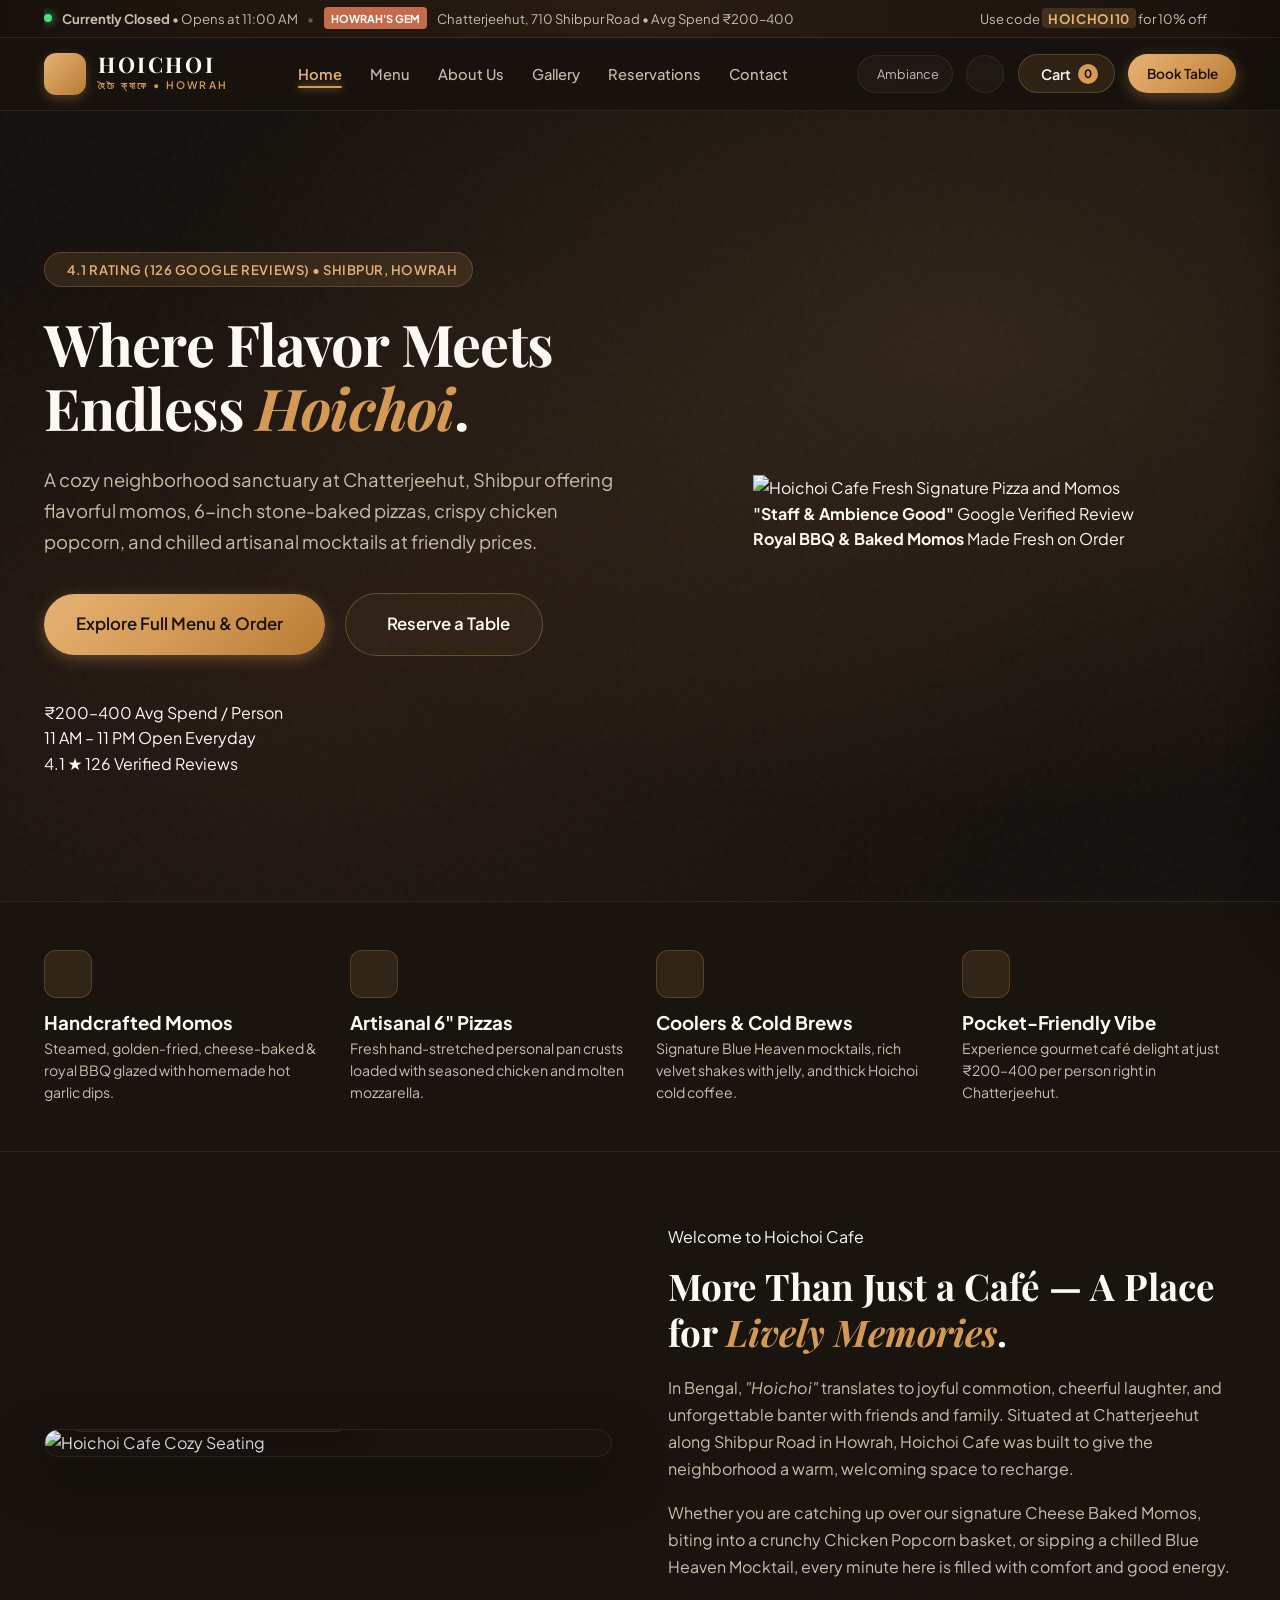
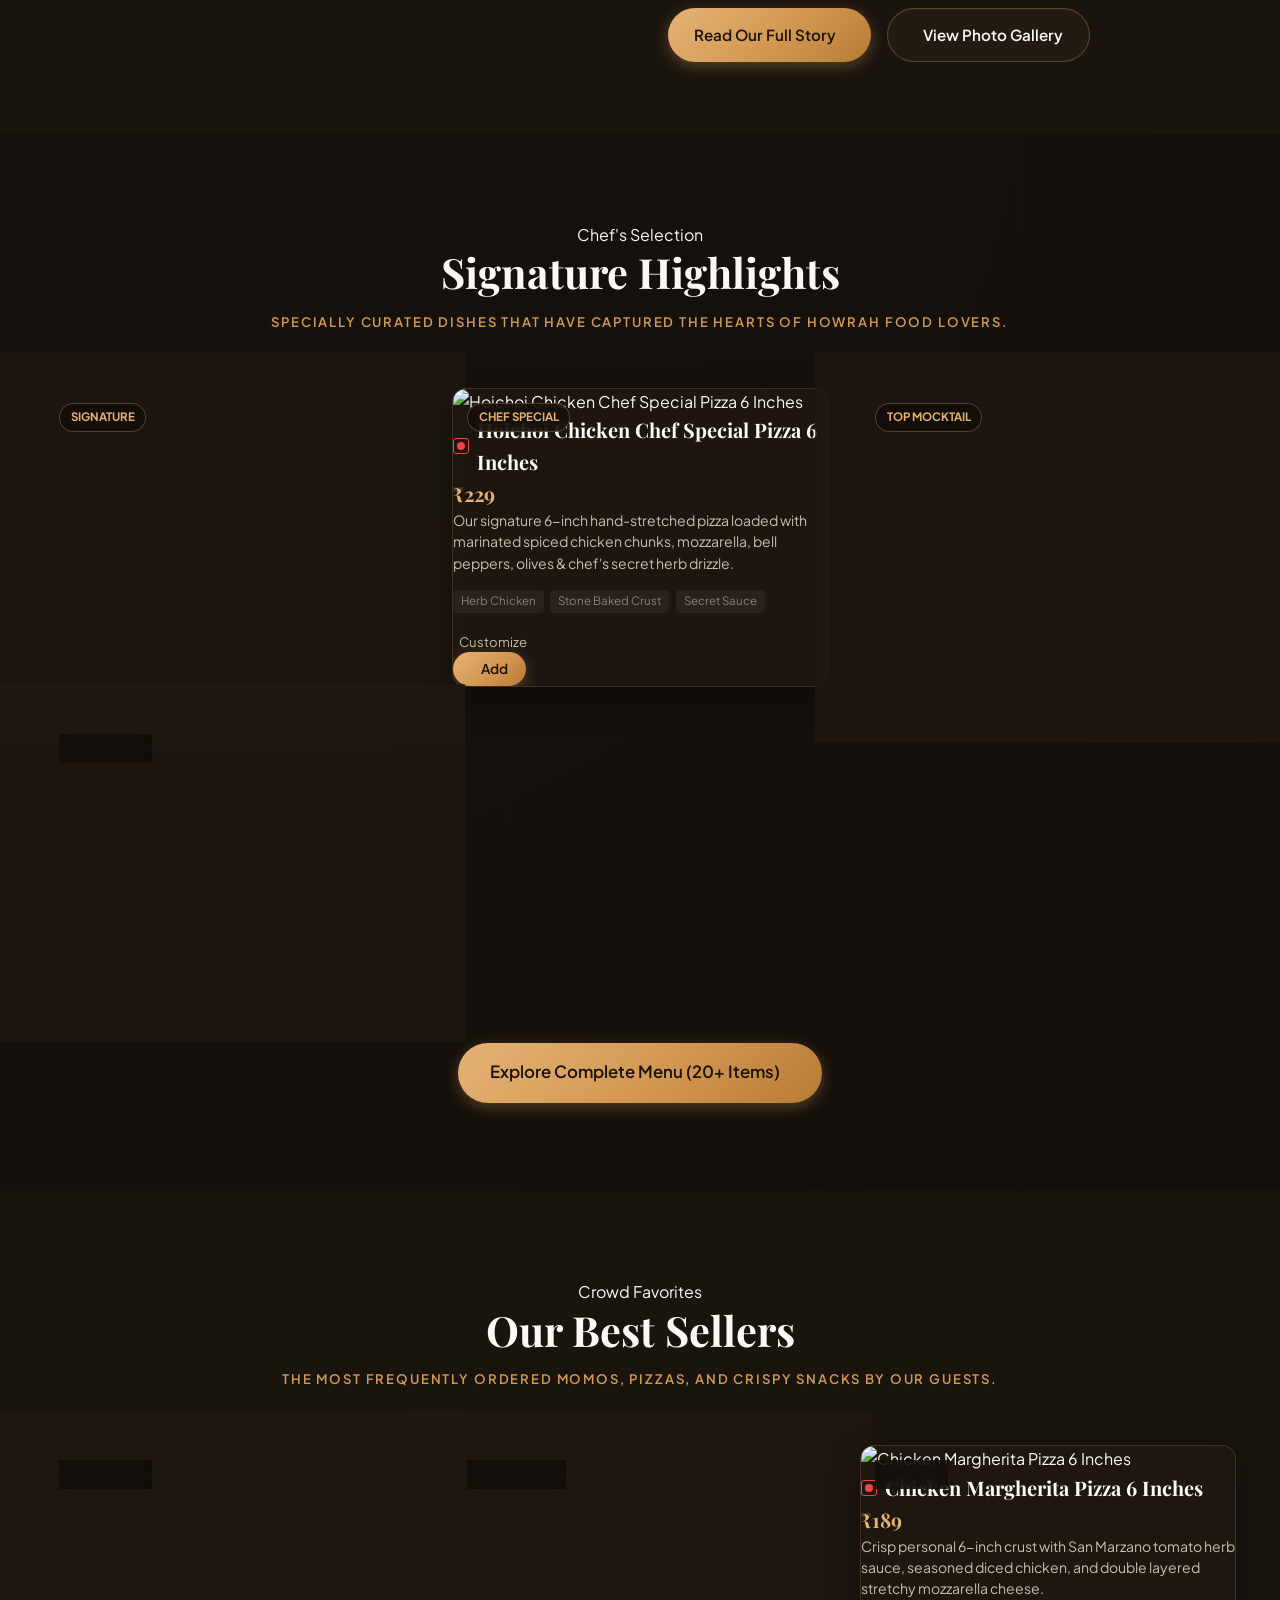
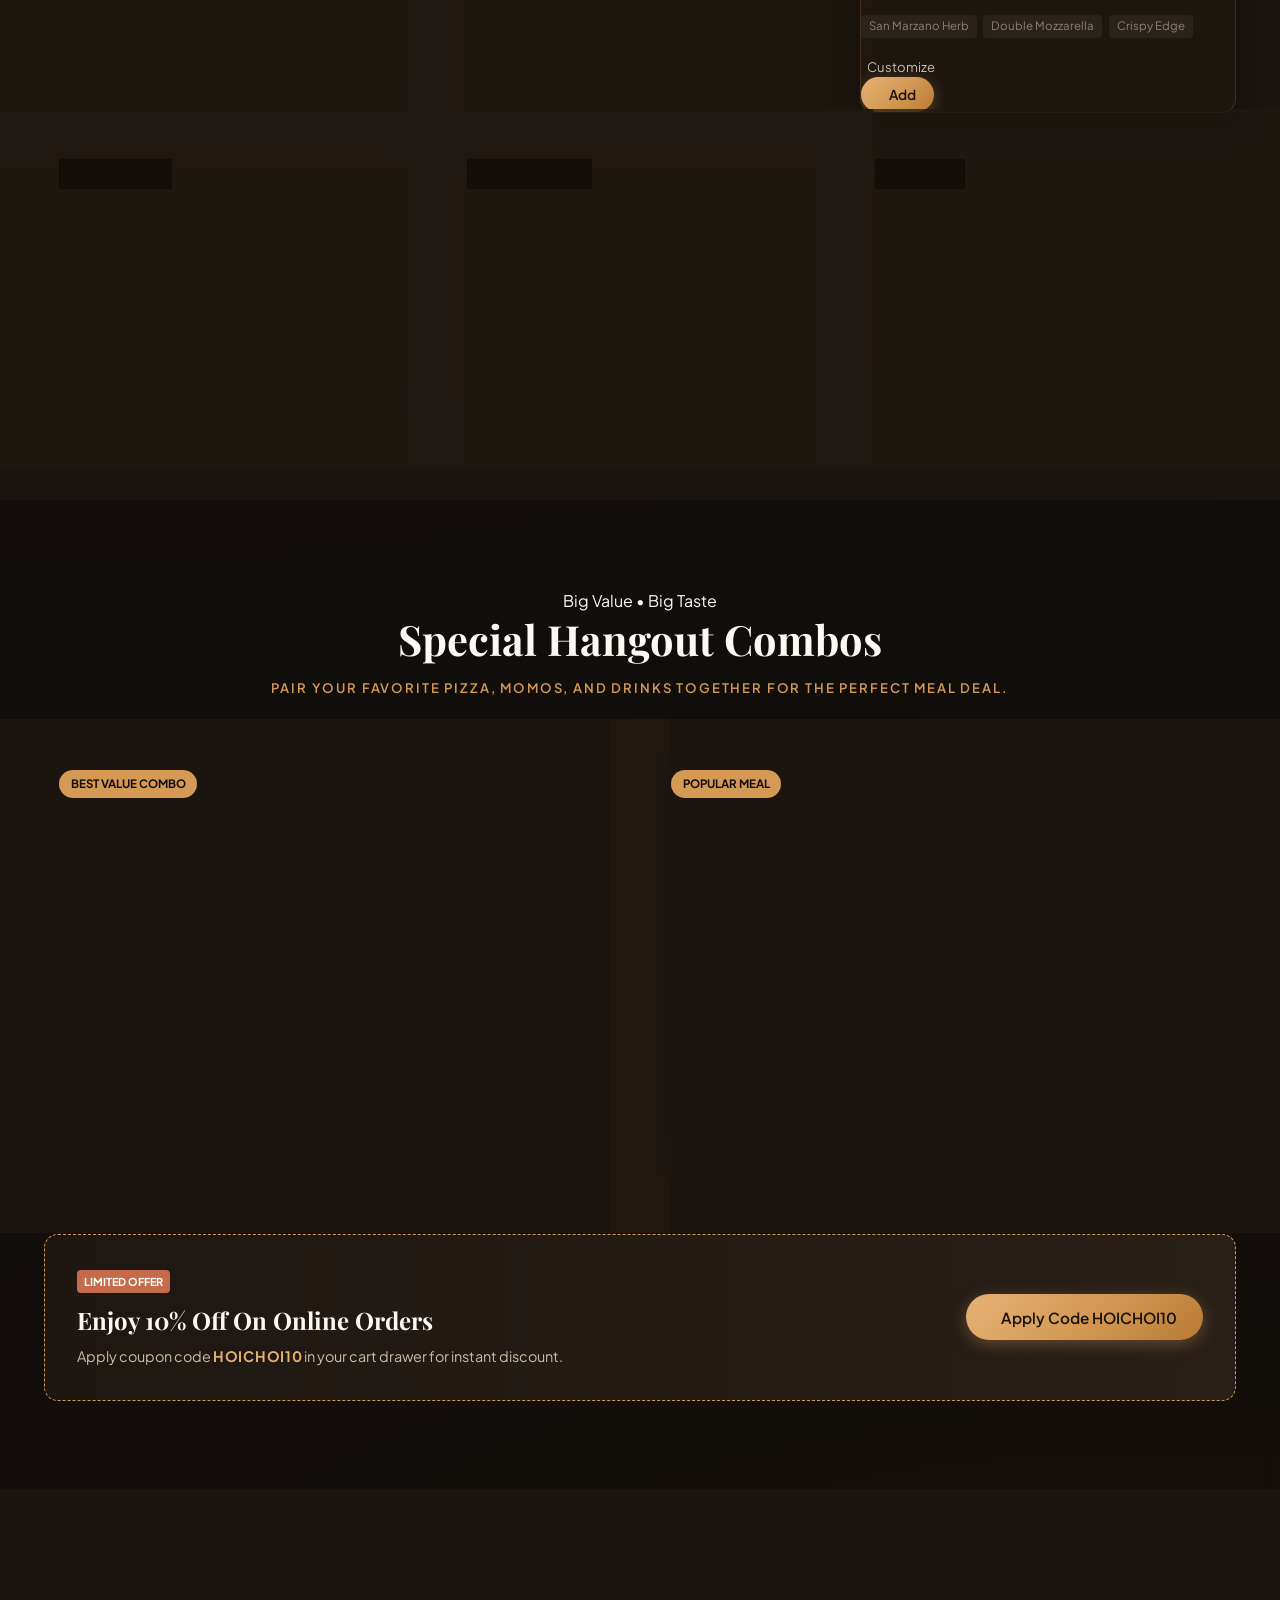
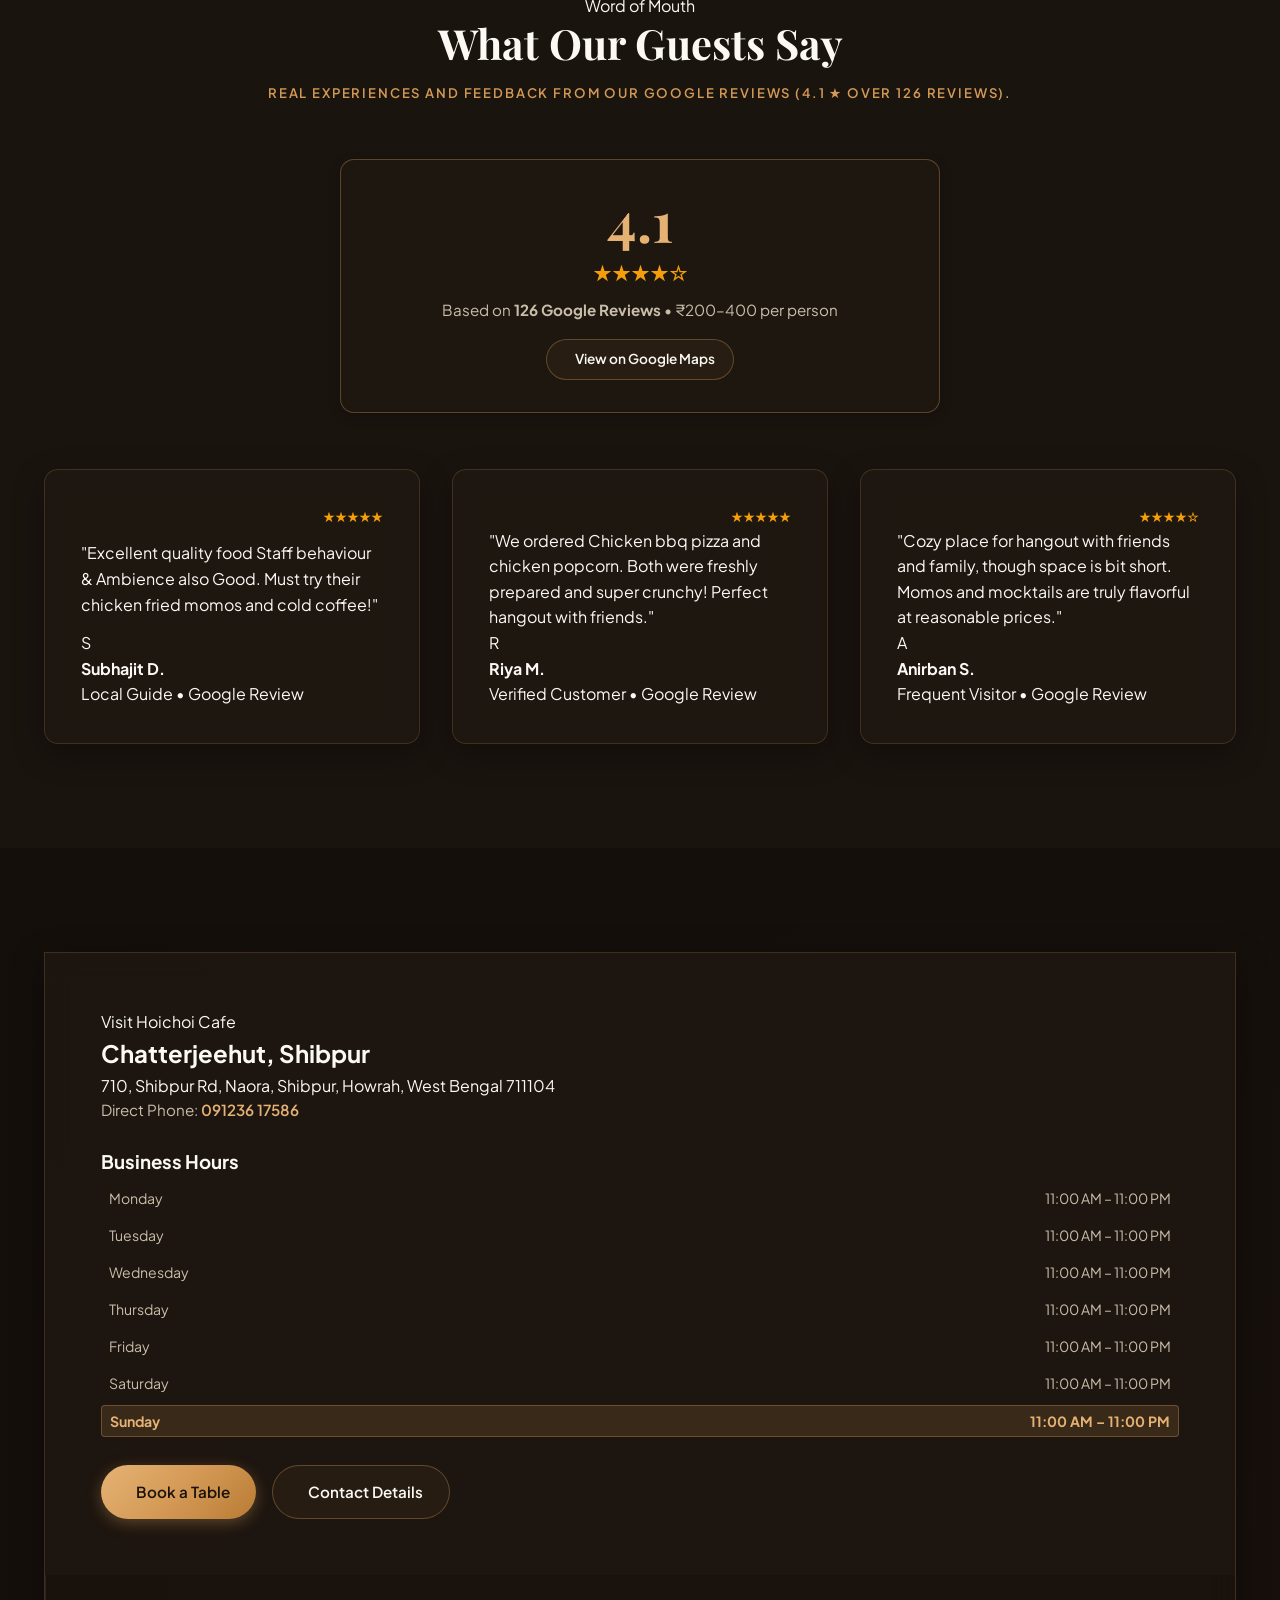
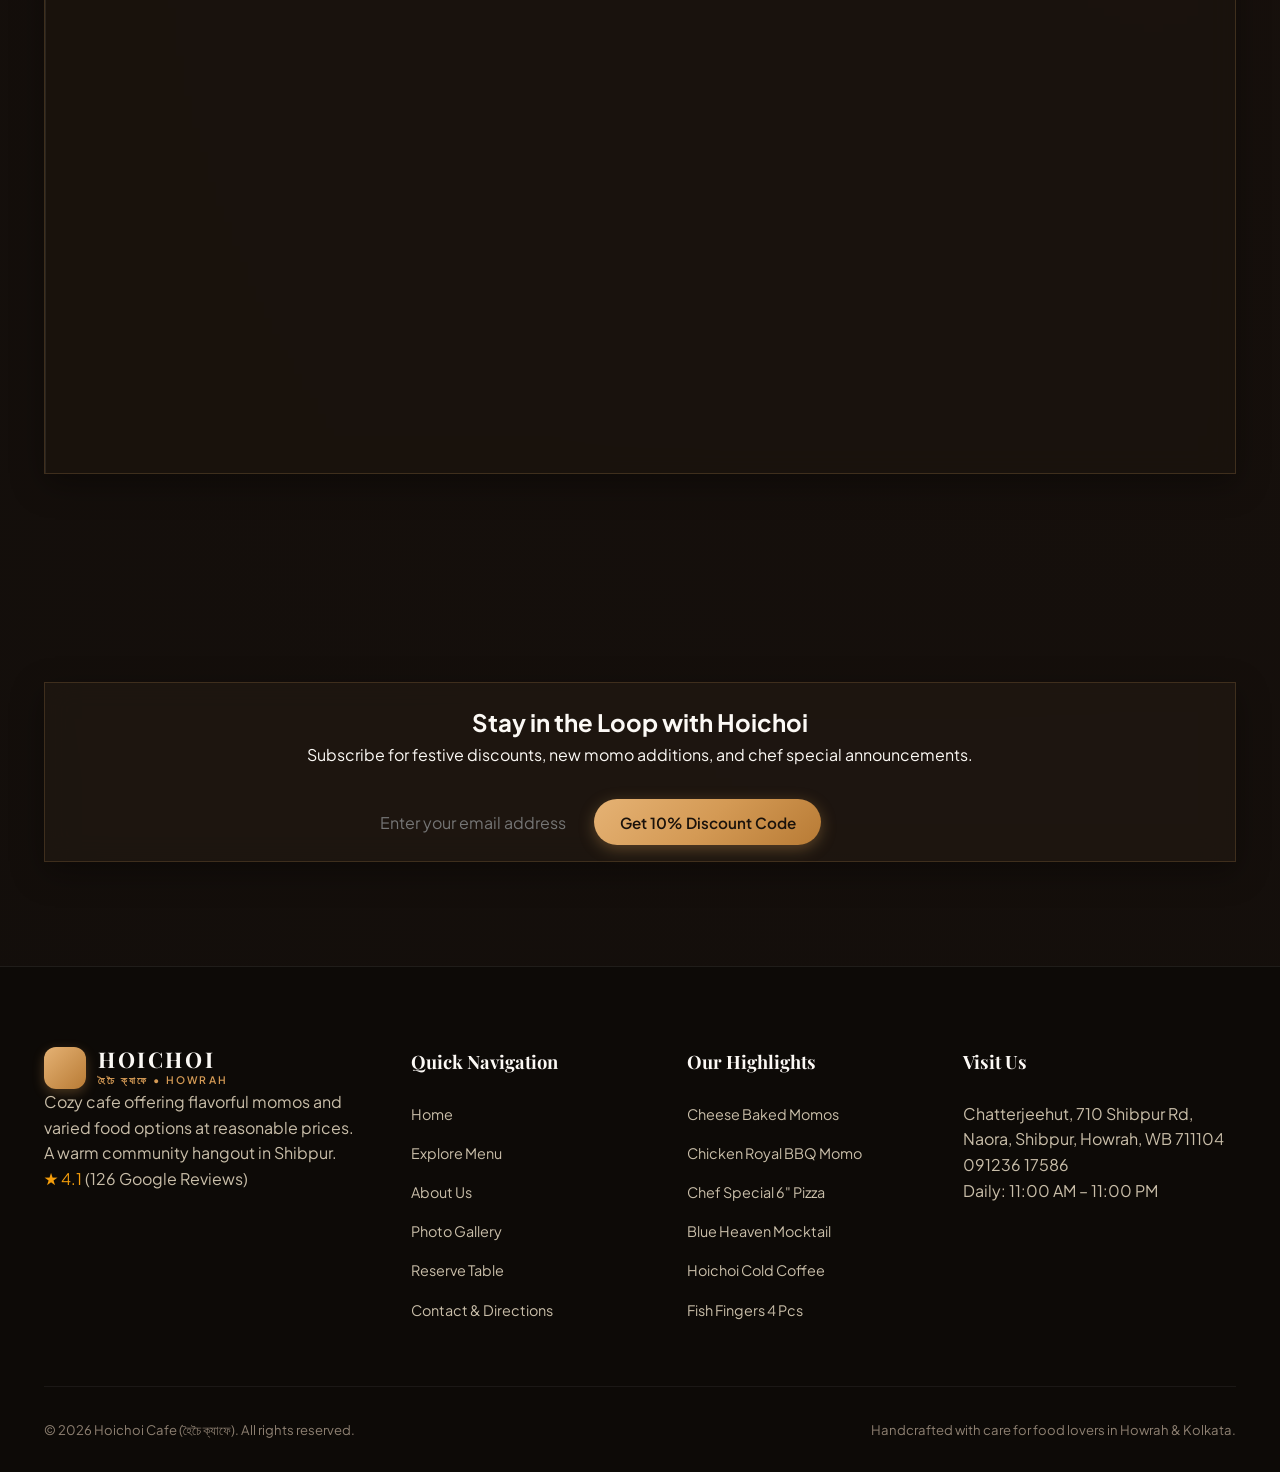
==== index.html @ 2b152eb0 "Add files via upload" ====
<!DOCTYPE html>
<html lang="en" data-theme="dark">
<head>
  <meta charset="UTF-8">
  <meta name="viewport" content="width=device-width, initial-scale=1.0">
  <title>Hoichoi Cafe | Cozy Food & Hangout in Shibpur, Howrah</title>
  <meta name="description" content="Welcome to Hoichoi Cafe at Chatterjeehut, Shibpur, Howrah. Enjoy flavorful momos, 6-inch stone-baked pizzas, crispy bites, and refreshing mocktails. Order online or reserve a table.">
  
  <!-- Google Fonts -->
  <link rel="preconnect" href="https://fonts.googleapis.com">
  <link rel="preconnect" href="https://fonts.gstatic.com" crossorigin>
  <link href="https://fonts.googleapis.com/css2?family=Outfit:wght@300;400;500;600;700&family=Playfair+Display:ital,wght@0,400;0,600;0,700;1,400&family=Plus+Jakarta+Sans:wght@300;400;500;600;700&display=swap" rel="stylesheet">
  
  <!-- Phosphor Icons -->
  <link rel="stylesheet" href="https://unpkg.com/@phosphor-icons/web@2.1.1/src/regular/style.css">
  <link rel="stylesheet" href="https://unpkg.com/@phosphor-icons/web@2.1.1/src/fill/style.css">
  
  <link rel="stylesheet" href="styles.css">
</head>
<body>
  <!-- Top Announcement Bar -->
  <div class="announcement-bar">
    <div class="container announcement-content">
      <div class="announcement-left">
        <span class="live-dot"></span>
        <span id="liveStatusText">Open Now • Closes 11:00 PM</span>
        <span class="sep">•</span>
        <span class="tag-pill">Howrah's Gem</span>
        <span>Chatterjeehut, 710 Shibpur Road • Avg Spend ₹200–400</span>
      </div>
      <div class="announcement-right">
        <span class="promo-code">Use code <strong id="copyCoupon">HOICHOI10</strong> for 10% off</span>
        <div class="social-mini">
          <a href="contact.html" title="View Opening Hours"><i class="ph ph-clock"></i></a>
          <a href="https://maps.google.com/maps?rlz=1C1QRVC_enIN1239IN1239&udm&fvr=1&pvq=Cg0vZy8xMXQ4Mm03dnJ3IhoKFGNhZmUgd2l0aG91dCB3ZWJzaXRlEAIYAw&lqi=ChRjYWZlIHdpdGhvdXQgd2Vic2l0ZUj71c-poLmAgAhaHhAAEAEQAhgAIhRjYWZlIHdpdGhvdXQgd2Vic2l0ZZIBBGNhZmU&vet=10CAAQoqAOahcKEwjg4t6H-IuYAxUAAAAAHQAAAAAQDw..i&cs=0&um=1&ie=UTF-8&fb=1&gl=in&sa=X&ftid=0x3a02791e9f2cd5b3:0xe5c4fc4b0a69f94d" target="_blank" rel="noopener" title="Open Google Maps"><i class="ph ph-map-pin"></i></a>
        </div>
      </div>
    </div>
  </div>

  <!-- Header / Navigation -->
  <header class="site-header" id="header">
    <div class="container header-container">
      <a href="index.html" class="brand-logo" aria-label="Hoichoi Cafe Home">
        <div class="logo-mark">
          <i class="ph ph-coffee"></i>
          <span class="steam-ring"></span>
        </div>
        <div class="logo-text">
          <span class="brand-name">HOICHOI</span>
          <span class="brand-sub">হৈচৈ ক্যাফে • HOWRAH</span>
        </div>
      </a>

      <!-- Desktop Navigation Links -->
      <nav class="nav-menu" id="navMenu">
        <ul class="nav-list">
          <li><a href="index.html" class="nav-link active">Home</a></li>
          <li><a href="menu.html" class="nav-link">Menu</a></li>
          <li><a href="about.html" class="nav-link">About Us</a></li>
          <li><a href="gallery.html" class="nav-link">Gallery</a></li>
          <li><a href="reservations.html" class="nav-link">Reservations</a></li>
          <li><a href="contact.html" class="nav-link">Contact</a></li>
        </ul>
      </nav>

      <!-- Action Utilities -->
      <div class="header-actions">
        <!-- Ambient Sound Player Toggle -->
        <button class="icon-btn" id="soundToggle" title="Toggle cozy cafe ambient sound" aria-label="Toggle cafe ambiance audio">
          <i class="ph ph-speaker-slash" id="soundIcon"></i>
          <span class="audio-label">Ambiance</span>
        </button>

        <!-- Theme Toggle -->
        <button class="icon-btn" id="themeToggle" title="Switch Theme (Dark Roast / Warm Cream)" aria-label="Toggle Dark or Light theme">
          <i class="ph ph-sun" id="themeIcon"></i>
        </button>

        <!-- Cart Trigger Button -->
        <button class="cart-trigger" id="cartTrigger" aria-label="View Shopping Cart">
          <i class="ph ph-shopping-bag"></i>
          <span class="cart-label">Cart</span>
          <span class="cart-count" id="cartCount">0</span>
        </button>

        <!-- Reservation CTA -->
        <a href="reservations.html" class="btn btn-primary btn-sm header-cta">Book Table</a>

        <!-- Mobile Menu Toggle Button -->
        <button class="mobile-toggle" id="mobileMenuToggle" aria-label="Toggle navigation menu">
          <span class="bar"></span>
          <span class="bar"></span>
          <span class="bar"></span>
        </button>
      </div>
    </div>
  </header>

  <!-- Mobile Drawer Menu Overlay -->
  <div class="mobile-drawer" id="mobileDrawer">
    <div class="drawer-header">
      <div class="brand-logo">
        <div class="logo-mark"><i class="ph ph-coffee"></i></div>
        <div class="logo-text">
          <span class="brand-name">HOICHOI</span>
          <span class="brand-sub">হৈচৈ ক্যাফে</span>
        </div>
      </div>
      <button class="close-btn" id="mobileCloseBtn" aria-label="Close menu">&times;</button>
    </div>
    <ul class="mobile-nav-list">
      <li><a href="index.html" class="mobile-nav-link active"><i class="ph ph-house"></i> Home</a></li>
      <li><a href="menu.html" class="mobile-nav-link"><i class="ph ph-fork-knife"></i> Full Menu</a></li>
      <li><a href="about.html" class="mobile-nav-link"><i class="ph ph-info"></i> Our Story</a></li>
      <li><a href="gallery.html" class="mobile-nav-link"><i class="ph ph-image"></i> Photo Gallery</a></li>
      <li><a href="reservations.html" class="mobile-nav-link"><i class="ph ph-calendar-check"></i> Book a Table</a></li>
      <li><a href="contact.html" class="mobile-nav-link"><i class="ph ph-map-pin"></i> Hours & Contact</a></li>
    </ul>
    <div class="drawer-footer">
      <a href="reservations.html" class="btn btn-primary btn-block">Reserve a Table</a>
      <div class="drawer-info" style="margin-top: 1rem;">
        <p><i class="ph ph-map-pin"></i> Chatterjeehut, 710 Shibpur Rd, Howrah</p>
        <p><i class="ph ph-phone"></i> 091236 17586</p>
        <p><i class="ph ph-clock"></i> Open Daily: 11:00 AM – 11:00 PM</p>
      </div>
    </div>
  </div>
  <div class="drawer-backdrop" id="drawerBackdrop"></div>

  <!-- HERO SECTION -->
  <section class="hero-section" id="hero">
    <div class="hero-bg-overlay"></div>
    <div class="container hero-container">
      <div class="hero-content">
        <div class="badge-pill hero-badge">
          <i class="ph-fill ph-star"></i> 4.1 Rating (126 Google Reviews) • Shibpur, Howrah
        </div>
        <h1 class="hero-title">
          Where Flavor Meets Endless <span class="text-accent italic">Hoichoi</span>.
        </h1>
        <p class="hero-description">
          A cozy neighborhood sanctuary at Chatterjeehut, Shibpur offering flavorful momos, 6-inch stone-baked pizzas, crispy chicken popcorn, and chilled artisanal mocktails at friendly prices.
        </p>

        <div class="hero-cta-group">
          <a href="menu.html" class="btn btn-primary btn-lg">
            <span>Explore Full Menu & Order</span>
            <i class="ph ph-arrow-right"></i>
          </a>
          <a href="reservations.html" class="btn btn-outline btn-lg">
            <i class="ph ph-calendar-check"></i>
            <span>Reserve a Table</span>
          </a>
        </div>

        <div class="hero-stats">
          <div class="stat-pill">
            <span class="stat-val">₹200–400</span>
            <span class="stat-desc">Avg Spend / Person</span>
          </div>
          <div class="stat-sep"></div>
          <div class="stat-pill">
            <span class="stat-val">11 AM – 11 PM</span>
            <span class="stat-desc">Open Everyday</span>
          </div>
          <div class="stat-sep"></div>
          <div class="stat-pill">
            <span class="stat-val">4.1 ★</span>
            <span class="stat-desc">126 Verified Reviews</span>
          </div>
        </div>
      </div>

      <div class="hero-visual">
        <div class="hero-image-card">
          <img src="https://images.unsplash.com/photo-1565299624946-b28f40a0ae38?q=80&w=1000&auto=format&fit=crop" alt="Hoichoi Cafe Fresh Signature Pizza and Momos" class="hero-img-main">
          
          <!-- Floating Badge 1: Review Snippet -->
          <div class="hero-floating-badge badge-top-right">
            <i class="ph-fill ph-heart"></i>
            <div>
              <strong>"Staff & Ambience Good"</strong>
              <span>Google Verified Review</span>
            </div>
          </div>

          <!-- Floating Badge 2: Daily Specialty -->
          <div class="hero-floating-badge badge-bottom-left">
            <div class="badge-icon-wrap"><i class="ph-fill ph-flame"></i></div>
            <div>
              <strong>Royal BBQ & Baked Momos</strong>
              <span>Made Fresh on Order</span>
            </div>
          </div>
        </div>
      </div>
    </div>
  </section>

  <!-- FEATURES STRIP -->
  <section class="features-section" id="features">
    <div class="container features-grid">
      <div class="feature-card">
        <div class="feature-icon"><i class="ph ph-fire"></i></div>
        <div class="feature-text">
          <h3>Handcrafted Momos</h3>
          <p>Steamed, golden-fried, cheese-baked & royal BBQ glazed with homemade hot garlic dips.</p>
        </div>
      </div>

      <div class="feature-card">
        <div class="feature-icon"><i class="ph ph-pizza"></i></div>
        <div class="feature-text">
          <h3>Artisanal 6" Pizzas</h3>
          <p>Fresh hand-stretched personal pan crusts loaded with seasoned chicken and molten mozzarella.</p>
        </div>
      </div>

      <div class="feature-card">
        <div class="feature-icon"><i class="ph ph-brandy"></i></div>
        <div class="feature-text">
          <h3>Coolers & Cold Brews</h3>
          <p>Signature Blue Heaven mocktails, rich velvet shakes with jelly, and thick Hoichoi cold coffee.</p>
        </div>
      </div>

      <div class="feature-card">
        <div class="feature-icon"><i class="ph ph-wallet"></i></div>
        <div class="feature-text">
          <h3>Pocket-Friendly Vibe</h3>
          <p>Experience gourmet café delight at just ₹200–400 per person right in Chatterjeehut.</p>
        </div>
      </div>
    </div>
  </section>

  <!-- CAFE INTRODUCTION TEASER -->
  <section class="about-section" style="padding: 4.5rem 0; background: var(--bg-secondary);">
    <div class="container">
      <div class="about-grid-2col" style="margin-bottom: 0;">
        <div class="about-visual">
          <img src="https://images.unsplash.com/photo-1554118811-1e0d58224f24?q=80&w=900&auto=format&fit=crop" alt="Hoichoi Cafe Cozy Seating">
          <div class="about-floating-card">
            <div class="rating-stars">★★★★★</div>
            <div class="rating-text">"Cozy place for hangout with friends and family."</div>
            <strong style="font-size: 0.8rem; display: block; margin-top: 0.25rem;">— Google Reviewer</strong>
          </div>
        </div>
        <div class="about-content">
          <div class="section-tag"><i class="ph-fill ph-sparkle"></i> Welcome to Hoichoi Cafe</div>
          <h2 style="font-family: var(--font-heading); font-size: 2.3rem; margin: 0.8rem 0 1.2rem; line-height: 1.25;">
            More Than Just a Café — A Place for <span class="text-accent italic">Lively Memories</span>.
          </h2>
          <p style="color: var(--text-secondary); margin-bottom: 1rem; line-height: 1.7;">
            In Bengal, <em>"Hoichoi"</em> translates to joyful commotion, cheerful laughter, and unforgettable banter with friends and family. Situated at Chatterjeehut along Shibpur Road in Howrah, Hoichoi Cafe was built to give the neighborhood a warm, welcoming space to recharge.
          </p>
          <p style="color: var(--text-secondary); margin-bottom: 1.75rem; line-height: 1.7;">
            Whether you are catching up over our signature Cheese Baked Momos, biting into a crunchy Chicken Popcorn basket, or sipping a chilled Blue Heaven Mocktail, every minute here is filled with comfort and good energy.
          </p>
          <div style="display: flex; gap: 1rem; flex-wrap: wrap;">
            <a href="about.html" class="btn btn-primary">
              <span>Read Our Full Story</span>
              <i class="ph ph-arrow-right"></i>
            </a>
            <a href="gallery.html" class="btn btn-outline">
              <i class="ph ph-image"></i>
              <span>View Photo Gallery</span>
            </a>
          </div>
        </div>
      </div>
    </div>
  </section>

  <!-- FEATURED DISHES HIGHLIGHT -->
  <section class="menu-section" id="featuredSection" style="padding: 5.5rem 0;">
    <div class="container">
      <div class="section-header text-center">
        <div class="section-tag"><i class="ph-fill ph-crown"></i> Chef's Selection</div>
        <h2 class="section-title">Signature Highlights</h2>
        <p class="section-subtitle">Specially curated dishes that have captured the hearts of Howrah food lovers.</p>
      </div>

      <div class="menu-grid" id="featuredHomeContainer">
        <!-- Dynamically populated by app.js with top highlights -->
      </div>

      <div class="text-center" style="margin-top: 3.5rem;">
        <a href="menu.html" class="btn btn-primary btn-lg">
          <span>Explore Complete Menu (20+ Items)</span>
          <i class="ph ph-arrow-right"></i>
        </a>
      </div>
    </div>
  </section>

  <!-- BEST SELLERS SECTION -->
  <section class="menu-section" style="padding: 5.5rem 0; background: var(--bg-secondary);">
    <div class="container">
      <div class="section-header text-center">
        <div class="section-tag"><i class="ph-fill ph-flame"></i> Crowd Favorites</div>
        <h2 class="section-title">Our Best Sellers</h2>
        <p class="section-subtitle">The most frequently ordered momos, pizzas, and crispy snacks by our guests.</p>
      </div>

      <div class="menu-grid" id="bestSellersContainer">
        <!-- Dynamically populated by app.js with best sellers -->
      </div>
    </div>
  </section>

  <!-- SPECIAL OFFERS & COMBOS -->
  <section class="section" style="padding: 5.5rem 0;">
    <div class="container">
      <div class="section-header text-center">
        <div class="section-tag"><i class="ph-fill ph-tag"></i> Big Value • Big Taste</div>
        <h2 class="section-title">Special Hangout Combos</h2>
        <p class="section-subtitle">Pair your favorite pizza, momos, and drinks together for the perfect meal deal.</p>
      </div>

      <div style="display: grid; grid-template-columns: repeat(auto-fit, minmax(320px, 1fr)); gap: 2rem;">
        <!-- Combo 1 -->
        <div class="menu-card glassmorphism" style="border: 1px solid var(--border-accent);">
          <div class="menu-card-image" style="height: 220px;">
            <img src="https://images.unsplash.com/photo-1550547660-d9450f859349?q=80&w=800&auto=format&fit=crop" alt="Pizza French Fries Mocktail Combo">
            <span class="menu-badge" style="background: var(--accent-primary); color: #120d0a;">Best Value Combo</span>
          </div>
          <div class="menu-card-body">
            <div class="menu-card-header">
              <h3 class="menu-item-title">Pizza French Fries Moektail Combo</h3>
              <span class="menu-item-price">₹299</span>
            </div>
            <p class="menu-item-desc">
              The ultimate hangout feast: Choice of 6-inch Chicken Margherita or BBQ Pizza + Basket of Peri Peri Fries + Blue Heaven Mocktail.
            </p>
            <div class="menu-item-tags">
              <span class="item-tag-pill">6-Inch Pizza</span>
              <span class="item-tag-pill">Crispy Fries</span>
              <span class="item-tag-pill">Blue Mocktail</span>
            </div>
            <div class="menu-card-actions" style="margin-top: 1.25rem;">
              <span style="font-size: 0.82rem; color: var(--accent-light);">Save ₹60 with combo!</span>
              <button class="btn btn-primary btn-sm" onclick="addToCart({id: 'hc-combo-pizzafries', name: 'Pizza French Fries Moektail Combo', price: 299, image: 'https://images.unsplash.com/photo-1550547660-d9450f859349?q=80&w=800&auto=format&fit=crop', customs: 'Pizza + Fries + Mocktail', qty: 1})">
                <i class="ph ph-plus"></i> Add Combo
              </button>
            </div>
          </div>
        </div>

        <!-- Combo 2 -->
        <div class="menu-card glassmorphism" style="border: 1px solid var(--border-accent);">
          <div class="menu-card-image" style="height: 220px;">
            <img src="https://images.unsplash.com/photo-1585032226651-759b368d7246?q=80&w=800&auto=format&fit=crop" alt="Chinese Combo">
            <span class="menu-badge" style="background: var(--accent-primary); color: #120d0a;">Popular Meal</span>
          </div>
          <div class="menu-card-body">
            <div class="menu-card-header">
              <h3 class="menu-item-title">Chinese Combo</h3>
              <span class="menu-item-price">₹249</span>
            </div>
            <p class="menu-item-desc">
              Wholesome combo bowl: Fragrant Chicken Egg Fried Rice or Hakka Noodles paired with spicy Chilli Chicken gravy and crisp Veg Spring Roll.
            </p>
            <div class="menu-item-tags">
              <span class="item-tag-pill">Egg Fried Rice</span>
              <span class="item-tag-pill">Chilli Chicken</span>
              <span class="item-tag-pill">Spring Roll</span>
            </div>
            <div class="menu-card-actions" style="margin-top: 1.25rem;">
              <span style="font-size: 0.82rem; color: var(--accent-light);">Complete Filling Meal</span>
              <button class="btn btn-primary btn-sm" onclick="addToCart({id: 'hc-combo-chinese', name: 'Chinese Combo', price: 249, image: 'https://images.unsplash.com/photo-1585032226651-759b368d7246?q=80&w=800&auto=format&fit=crop', customs: 'Rice + Chilli Chicken', qty: 1})">
                <i class="ph ph-plus"></i> Add Combo
              </button>
            </div>
          </div>
        </div>
      </div>

      <!-- Coupon Banner -->
      <div style="margin-top: 3.5rem; background: linear-gradient(90deg, rgba(32, 24, 18, 0.95), rgba(43, 33, 25, 0.95)); border: 1px dashed var(--accent-primary); border-radius: var(--radius-md); padding: 2rem; display: flex; align-items: center; justify-content: space-between; flex-wrap: wrap; gap: 1.5rem;">
        <div>
          <span class="tag-pill" style="margin-bottom: 0.5rem; display: inline-block;">Limited Offer</span>
          <h3 style="font-family: var(--font-heading); font-size: 1.5rem; color: var(--text-primary); margin-bottom: 0.35rem;">Enjoy 10% Off On Online Orders</h3>
          <p style="color: var(--text-secondary); font-size: 0.9rem;">Apply coupon code <strong style="color: var(--accent-light); letter-spacing: 0.05em;">HOICHOI10</strong> in your cart drawer for instant discount.</p>
        </div>
        <button class="btn btn-primary" onclick="openCart(); document.getElementById('promoCodeInput').value='HOICHOI10'; applyPromoCode();">
          <i class="ph ph-tag"></i> Apply Code HOICHOI10
        </button>
      </div>
    </div>
  </section>

  <!-- CUSTOMER TESTIMONIALS (REAL GOOGLE REVIEWS) -->
  <section class="reviews-section" id="reviews">
    <div class="container">
      <div class="section-header text-center">
        <div class="section-tag"><i class="ph-fill ph-chats-circle"></i> Word of Mouth</div>
        <h2 class="section-title">What Our Guests Say</h2>
        <p class="section-subtitle">Real experiences and feedback from our Google reviews (4.1 ★ over 126 reviews).</p>
      </div>

      <!-- Rating Summary Card -->
      <div style="background: var(--bg-card); border: 1px solid var(--border-accent); border-radius: var(--radius-md); padding: 2rem; max-width: 600px; margin: 0 auto 3.5rem; text-align: center; box-shadow: var(--shadow-sm);">
        <div style="font-size: 3.5rem; font-family: var(--font-heading); font-weight: 700; color: var(--accent-light); line-height: 1;">4.1</div>
        <div style="color: #f59e0b; font-size: 1.35rem; margin: 0.5rem 0;">★★★★☆</div>
        <div style="font-size: 0.95rem; color: var(--text-secondary);">Based on <strong>126 Google Reviews</strong> • ₹200–400 per person</div>
        <a href="https://maps.google.com/maps?rlz=1C1QRVC_enIN1239IN1239&udm&fvr=1&pvq=Cg0vZy8xMXQ4Mm03dnJ3IhoKFGNhZmUgd2l0aG91dCB3ZWJzaXRlEAIYAw&lqi=ChRjYWZlIHdpdGhvdXQgd2Vic2l0ZUj71c-poLmAgAhaHhAAEAEQAhgAIhRjYWZlIHdpdGhvdXQgd2Vic2l0ZZIBBGNhZmU&vet=10CAAQoqAOahcKEwjg4t6H-IuYAxUAAAAAHQAAAAAQDw..i&cs=0&um=1&ie=UTF-8&fb=1&gl=in&sa=X&ftid=0x3a02791e9f2cd5b3:0xe5c4fc4b0a69f94d" target="_blank" rel="noopener" class="btn btn-outline btn-sm" style="margin-top: 1rem;">
          <i class="ph ph-google-logo"></i> View on Google Maps
        </a>
      </div>

      <div class="reviews-grid">
        <!-- Review 1 -->
        <article class="review-card glassmorphism">
          <div class="review-stars">★★★★★</div>
          <p class="review-text">
            "Excellent quality food Staff behaviour & Ambience also Good. Must try their chicken fried momos and cold coffee!"
          </p>
          <div class="reviewer-meta">
            <div class="reviewer-avatar">S</div>
            <div class="reviewer-info">
              <h4>Subhajit D.</h4>
              <span>Local Guide • Google Review</span>
            </div>
          </div>
        </article>

        <!-- Review 2 -->
        <article class="review-card glassmorphism">
          <div class="review-stars">★★★★★</div>
          <p class="review-text">
            "We ordered Chicken bbq pizza and chicken popcorn. Both were freshly prepared and super crunchy! Perfect hangout with friends."
          </p>
          <div class="reviewer-meta">
            <div class="reviewer-avatar">R</div>
            <div class="reviewer-info">
              <h4>Riya M.</h4>
              <span>Verified Customer • Google Review</span>
            </div>
          </div>
        </article>

        <!-- Review 3 -->
        <article class="review-card glassmorphism">
          <div class="review-stars">★★★★☆</div>
          <p class="review-text">
            "Cozy place for hangout with friends and family, though space is bit short. Momos and mocktails are truly flavorful at reasonable prices."
          </p>
          <div class="reviewer-meta">
            <div class="reviewer-avatar">A</div>
            <div class="reviewer-info">
              <h4>Anirban S.</h4>
              <span>Frequent Visitor • Google Review</span>
            </div>
          </div>
        </article>
      </div>
    </div>
  </section>

  <!-- OPENING HOURS & VISIT PREVIEW -->
  <section class="location-section" id="location">
    <div class="container">
      <div class="location-card glassmorphism">
        <div class="location-info">
          <div class="section-tag"><i class="ph-fill ph-map-pin"></i> Visit Hoichoi Cafe</div>
          <h2>Chatterjeehut, Shibpur</h2>
          <p class="location-address">
            710, Shibpur Rd, Naora, Shibpur, Howrah, West Bengal 711104
          </p>
          <p style="color: var(--text-secondary); margin-bottom: 1.5rem; font-size: 0.95rem;">
            Direct Phone: <a href="tel:09123617586" style="color: var(--accent-light); font-weight: 600;">091236 17586</a>
          </p>

          <div class="hours-box">
            <h3><i class="ph ph-clock"></i> Business Hours</h3>
            <ul class="hours-list" id="hoursList">
              <li data-day="1"><span>Monday</span><span>11:00 AM – 11:00 PM</span></li>
              <li data-day="2"><span>Tuesday</span><span>11:00 AM – 11:00 PM</span></li>
              <li data-day="3"><span>Wednesday</span><span>11:00 AM – 11:00 PM</span></li>
              <li data-day="4"><span>Thursday</span><span>11:00 AM – 11:00 PM</span></li>
              <li data-day="5"><span>Friday</span><span>11:00 AM – 11:00 PM</span></li>
              <li data-day="6"><span>Saturday</span><span>11:00 AM – 11:00 PM</span></li>
              <li data-day="0"><span>Sunday</span><span>11:00 AM – 11:00 PM</span></li>
            </ul>
          </div>

          <div style="display: flex; gap: 1rem; margin-top: 1.75rem; flex-wrap: wrap;">
            <a href="reservations.html" class="btn btn-primary">
              <i class="ph ph-calendar-check"></i> Book a Table
            </a>
            <a href="contact.html" class="btn btn-outline">
              <i class="ph ph-phone"></i> Contact Details
            </a>
          </div>
        </div>

        <div class="location-map-card">
          <div class="map-inner" style="height: 100%; min-height: 380px;">
            <iframe 
              src="https://maps.google.com/maps?q=Chatterjeehut,+710,+Shibpur+Rd,+Naora,+Shibpur,+Howrah,+West+Bengal+711104&t=&z=15&ie=UTF8&iwloc=&output=embed" 
              width="100%" 
              height="100%" 
              style="border:0; min-height: 380px;" 
              allowfullscreen="" 
              loading="lazy" 
              referrerpolicy="no-referrer-when-downgrade"
              title="Hoichoi Cafe Location Map">
            </iframe>
          </div>
        </div>
      </div>
    </div>
  </section>

  <!-- NEWSLETTER / PROMO SIGNUP -->
  <section class="newsletter-section">
    <div class="container text-center">
      <div class="newsletter-card glassmorphism">
        <div class="newsletter-icon"><i class="ph-fill ph-envelope-open"></i></div>
        <h2>Stay in the Loop with Hoichoi</h2>
        <p>Subscribe for festive discounts, new momo additions, and chef special announcements.</p>
        <form class="newsletter-form" id="newsletterForm">
          <input type="email" placeholder="Enter your email address" required aria-label="Email for newsletter">
          <button type="submit" class="btn btn-primary">Get 10% Discount Code</button>
        </form>
      </div>
    </div>
  </section>

  <!-- SITE FOOTER -->
  <footer class="site-footer">
    <div class="container">
      <div class="footer-grid">
        <div class="footer-col brand-col">
          <div class="brand-logo footer-logo">
            <div class="logo-mark"><i class="ph ph-coffee"></i></div>
            <div class="logo-text">
              <span class="brand-name">HOICHOI</span>
              <span class="brand-sub">হৈচৈ ক্যাফে • HOWRAH</span>
            </div>
          </div>
          <p class="footer-desc">
            Cozy cafe offering flavorful momos and varied food options at reasonable prices. A warm community hangout in Shibpur.
          </p>
          <div class="footer-rating-pill">
            <span style="color: #f59e0b;">★ 4.1</span>
            <span>(126 Google Reviews)</span>
          </div>
        </div>

        <div class="footer-col">
          <h4 class="footer-heading">Quick Navigation</h4>
          <ul class="footer-links">
            <li><a href="index.html">Home</a></li>
            <li><a href="menu.html">Explore Menu</a></li>
            <li><a href="about.html">About Us</a></li>
            <li><a href="gallery.html">Photo Gallery</a></li>
            <li><a href="reservations.html">Reserve Table</a></li>
            <li><a href="contact.html">Contact & Directions</a></li>
          </ul>
        </div>

        <div class="footer-col">
          <h4 class="footer-heading">Our Highlights</h4>
          <ul class="footer-links">
            <li><a href="menu.html">Cheese Baked Momos</a></li>
            <li><a href="menu.html">Chicken Royal BBQ Momo</a></li>
            <li><a href="menu.html">Chef Special 6" Pizza</a></li>
            <li><a href="menu.html">Blue Heaven Mocktail</a></li>
            <li><a href="menu.html">Hoichoi Cold Coffee</a></li>
            <li><a href="menu.html">Fish Fingers 4 Pcs</a></li>
          </ul>
        </div>

        <div class="footer-col">
          <h4 class="footer-heading">Visit Us</h4>
          <p class="footer-address">
            <i class="ph ph-map-pin"></i> Chatterjeehut, 710 Shibpur Rd, Naora, Shibpur, Howrah, WB 711104
          </p>
          <p class="footer-phone">
            <i class="ph ph-phone"></i> <a href="tel:09123617586">091236 17586</a>
          </p>
          <p class="footer-hours">
            <i class="ph ph-clock"></i> Daily: 11:00 AM – 11:00 PM
          </p>
        </div>
      </div>

      <div class="footer-bottom">
        <p>&copy; 2026 Hoichoi Cafe (হৈচৈ ক্যাফে). All rights reserved.</p>
        <p class="footer-credit">Handcrafted with care for food lovers in Howrah & Kolkata.</p>
      </div>
    </div>
  </footer>

  <!-- ITEM CUSTOMIZATION MODAL (Accessible on Home & Menu) -->
  <div class="modal-backdrop" id="itemModal">
    <div class="item-modal">
      <div class="item-modal-header">
        <h3 id="modalProductName">Customize Dish</h3>
        <button class="close-btn" id="closeItemModalBtn" aria-label="Close modal">&times;</button>
      </div>
      <div class="item-modal-body">
        <div class="modal-product-preview">
          <img id="modalProductImg" src="" alt="Dish Preview">
          <div>
            <p id="modalProductDesc" style="font-size: 0.9rem; color: var(--text-secondary);"></p>
            <div id="modalProductPrice" style="font-weight: 700; color: var(--accent-light); margin-top: 0.35rem; font-size: 1.15rem;"></div>
          </div>
        </div>

        <form id="itemCustomForm" class="modal-form">
          <div class="custom-group">
            <label class="custom-label">Spice Level</label>
            <div class="radio-pill-group">
              <label class="radio-pill">
                <input type="radio" name="spiceLevel" value="mild">
                <span>Mild</span>
              </label>
              <label class="radio-pill">
                <input type="radio" name="spiceLevel" value="normal" checked>
                <span>Medium</span>
              </label>
              <label class="radio-pill">
                <input type="radio" name="spiceLevel" value="spicy">
                <span>Kolkata Spicy 🔥</span>
              </label>
            </div>
          </div>

          <div class="custom-group">
            <label class="custom-label">Signature Chutney / Dip</label>
            <div class="radio-pill-group">
              <label class="radio-pill">
                <input type="radio" name="dipChoice" value="garlicChilli" checked>
                <span>Red Chilli Garlic</span>
              </label>
              <label class="radio-pill">
                <input type="radio" name="dipChoice" value="mayo">
                <span>Garlic Mayo</span>
              </label>
              <label class="radio-pill">
                <input type="radio" name="dipChoice" value="schezwan">
                <span>Schezwan Dip</span>
              </label>
            </div>
          </div>

          <div class="custom-group">
            <label class="custom-label">Delicious Add-on</label>
            <div class="checkbox-pill-group">
              <label class="checkbox-pill">
                <input type="checkbox" id="modCheese" value="extraCheese">
                <span>Extra Molten Cheese (+₹30)</span>
              </label>
            </div>
          </div>
        </form>
      </div>

      <div class="item-modal-footer">
        <div class="modal-price-calc">
          <span style="font-size: 0.85rem; color: var(--text-muted);">Total Price:</span>
          <span id="modalCalculatedPrice" style="font-size: 1.25rem; font-weight: 700; color: var(--accent-light);">₹0</span>
        </div>
        <div class="modal-btn-group">
          <button class="btn btn-outline btn-sm" id="modalCancelBtn">Cancel</button>
          <button class="btn btn-primary btn-sm" id="modalAddBtn">Add to Order</button>
        </div>
      </div>
    </div>
  </div>

  <!-- SLIDE-OUT CART DRAWER -->
  <div class="cart-drawer" id="cartDrawer">
    <div class="cart-header">
      <div class="cart-title-wrap">
        <i class="ph ph-shopping-bag"></i>
        <h3>Your Order</h3>
        <span class="cart-items-count-badge" id="cartHeaderCount">0 items</span>
      </div>
      <div style="display: flex; gap: 0.5rem; align-items: center;">
        <button class="icon-btn-sm" id="clearCartBtn" title="Clear Cart"><i class="ph ph-trash"></i></button>
        <button class="close-btn" id="closeCartBtn" aria-label="Close cart">&times;</button>
      </div>
    </div>

    <!-- Order Type Selector -->
    <div class="order-type-selector">
      <button class="type-pill active" data-type="pickup">Takeaway / Pickup</button>
      <button class="type-pill" data-type="dinein">Dine-in</button>
      <button class="type-pill" data-type="delivery">Local Delivery</button>
    </div>

    <!-- Cart Items Scroll List -->
    <div class="cart-items-list" id="cartItemsList">
      <!-- Injected by app.js -->
    </div>

    <!-- Cart Footer & Calculations -->
    <div class="cart-footer">
      <!-- Promo Code Field -->
      <div class="promo-box">
        <input type="text" id="promoCodeInput" placeholder="Promo code (e.g. HOICHOI10)" aria-label="Promo code">
        <button class="btn btn-sm btn-outline" id="applyPromoBtn">Apply</button>
      </div>

      <!-- Tip Selector -->
      <div class="tip-section">
        <span class="tip-label">Kitchen Team Tip:</span>
        <div class="tip-pills">
          <button class="tip-pill active" data-tip="0">0%</button>
          <button class="tip-pill" data-tip="5">5%</button>
          <button class="tip-pill" data-tip="10">10%</button>
        </div>
      </div>

      <!-- Price Breakdown -->
      <div class="pricing-summary">
        <div class="summary-line">
          <span>Subtotal</span>
          <span id="cartSubtotal">₹0</span>
        </div>
        <div class="summary-line" id="discountRow" style="display: none; color: #4ade80;">
          <span>Discount (HOICHOI10)</span>
          <span id="cartDiscount">-₹0</span>
        </div>
        <div class="summary-line">
          <span>Tip</span>
          <span id="cartTip">₹0</span>
        </div>
        <div class="summary-line total-line">
          <span>Total Payable</span>
          <span id="cartTotal">₹0</span>
        </div>
      </div>

      <button class="btn btn-primary btn-block btn-lg" id="checkoutBtn">
        <span>Proceed to Checkout</span>
        <i class="ph ph-arrow-right"></i>
      </button>
    </div>
  </div>

  <!-- CHECKOUT SUCCESS MODAL -->
  <div class="modal-backdrop" id="checkoutSuccessModal">
    <div class="checkout-card glassmorphism">
      <div class="checkout-badge-icon"><i class="ph-fill ph-check-circle"></i></div>
      <h2 style="font-family: var(--font-heading); margin-bottom: 0.5rem;">Order Received!</h2>
      <p style="color: var(--text-secondary); margin-bottom: 1.5rem;">
        Thank you for ordering at Hoichoi Cafe. Your order reference code is:
      </p>
      <div class="order-ref-pill" id="orderReferenceCode" style="font-size: 1.4rem; font-weight: 700; letter-spacing: 0.1em; color: var(--accent-light); margin-bottom: 1rem;">
        #HC-5421
      </div>
      <p style="font-size: 0.9rem; color: var(--text-muted); margin-bottom: 1.5rem;">
        Total: <strong id="modalOrderTotal" style="color: var(--text-primary);">₹0</strong> • Estimated preparation time: 15–20 minutes. Please present this code at our counter at Chatterjeehut.
      </p>
      <button class="btn btn-primary" id="closeOrderSuccessBtn">Awesome, Got It!</button>
    </div>
  </div>

  <!-- Toast Notification Container -->
  <div class="toast-container" id="toastContainer"></div>

  <!-- Application Script -->
  <script src="app.js"></script>
</body>
</html>
---- styles.css ----
/* ==========================================================================
   L'AURA CAFÉ & ROASTERY - LUXURY ARTISANAL DESIGN SYSTEM
   ========================================================================== */

:root {
  /* Dark Roast Palette (Default) */
  --bg-primary: #110d0a;
  --bg-secondary: #1a140f;
  --bg-card: rgba(32, 24, 18, 0.75);
  --bg-card-hover: rgba(43, 33, 25, 0.9);
  --bg-glass: rgba(26, 20, 15, 0.7);
  --bg-glass-border: rgba(216, 159, 92, 0.18);
  
  --text-primary: #fcf9f5;
  --text-secondary: #c9bea9;
  --text-muted: #8e8072;
  
  --accent-primary: #d49a55;
  --accent-light: #e5b274;
  --accent-dark: #b87b35;
  --accent-terracotta: #c46b4c;
  --accent-sage: #7d967e;
  
  --border-subtle: rgba(255, 255, 255, 0.08);
  --border-accent: rgba(212, 154, 85, 0.35);
  
  --shadow-sm: 0 4px 12px rgba(0, 0, 0, 0.25);
  --shadow-md: 0 10px 30px rgba(0, 0, 0, 0.35);
  --shadow-lg: 0 20px 50px rgba(0, 0, 0, 0.55);
  --shadow-glow: 0 0 35px rgba(212, 154, 85, 0.25);

  --font-heading: 'Playfair Display', Georgia, serif;
  --font-body: 'Plus Jakarta Sans', system-ui, -apple-system, sans-serif;
  --font-accent: 'Outfit', sans-serif;

  --radius-sm: 8px;
  --radius-md: 14px;
  --radius-lg: 22px;
  --radius-full: 9999px;

  --transition-fast: 0.18s cubic-bezier(0.4, 0, 0.2, 1);
  --transition-normal: 0.3s cubic-bezier(0.4, 0, 0.2, 1);
  --transition-smooth: 0.45s cubic-bezier(0.16, 1, 0.3, 1);
}

/* Warm Cream Daylight Mode */
[data-theme="light"] {
  --bg-primary: #faf6f0;
  --bg-secondary: #f2ece2;
  --bg-card: rgba(255, 255, 255, 0.85);
  --bg-card-hover: #ffffff;
  --bg-glass: rgba(255, 255, 255, 0.82);
  --bg-glass-border: rgba(184, 123, 53, 0.22);
  
  --text-primary: #241913;
  --text-secondary: #57463b;
  --text-muted: #827265;
  
  --accent-primary: #b87b35;
  --accent-light: #cb924f;
  --accent-dark: #8c571e;
  --accent-terracotta: #ad5435;
  --accent-sage: #5e7a60;
  
  --border-subtle: rgba(43, 29, 20, 0.1);
  --border-accent: rgba(184, 123, 53, 0.35);
  
  --shadow-sm: 0 4px 12px rgba(87, 70, 59, 0.08);
  --shadow-md: 0 10px 30px rgba(87, 70, 59, 0.12);
  --shadow-lg: 0 20px 50px rgba(87, 70, 59, 0.18);
  --shadow-glow: 0 0 35px rgba(184, 123, 53, 0.15);
}

/* ==========================================================================
   RESET & BASE STYLES
   ========================================================================== */
*, *::before, *::after {
  box-sizing: border-box;
  margin: 0;
  padding: 0;
}

html {
  scroll-behavior: smooth;
  font-size: 16px;
  -webkit-text-size-adjust: 100%;
}

body {
  font-family: var(--font-body);
  background-color: var(--bg-primary);
  color: var(--text-primary);
  line-height: 1.6;
  overflow-x: hidden;
  transition: background-color var(--transition-normal), color var(--transition-normal);
  background-image: 
    radial-gradient(circle at 10% 20%, rgba(212, 154, 85, 0.03) 0%, transparent 40%),
    radial-gradient(circle at 90% 80%, rgba(196, 107, 76, 0.03) 0%, transparent 40%);
}

img {
  max-width: 100%;
  height: auto;
  display: block;
}

a {
  color: inherit;
  text-decoration: none;
  transition: color var(--transition-fast);
}

button, input, select, textarea {
  font-family: inherit;
  font-size: inherit;
  color: inherit;
  border: none;
  outline: none;
  background: none;
}

button {
  cursor: pointer;
}

ul {
  list-style: none;
}

.container {
  width: 100%;
  max-width: 1240px;
  margin-left: auto;
  margin-right: auto;
  padding-left: 1.5rem;
  padding-right: 1.5rem;
}

.glassmorphism {
  background: var(--bg-card);
  backdrop-filter: blur(14px);
  -webkit-backdrop-filter: blur(14px);
  border: 1px solid var(--bg-glass-border);
  box-shadow: var(--shadow-md);
}

.text-accent {
  color: var(--accent-primary);
}

.italic {
  font-style: italic;
  font-family: var(--font-heading);
}

/* ==========================================================================
   BUTTONS & PILLS
   ========================================================================== */
.btn {
  display: inline-flex;
  align-items: center;
  justify-content: center;
  gap: 0.6rem;
  padding: 0.85rem 1.6rem;
  border-radius: var(--radius-full);
  font-weight: 600;
  font-size: 0.95rem;
  transition: all var(--transition-fast);
  text-decoration: none;
  cursor: pointer;
  white-space: nowrap;
}

.btn-primary {
  background: linear-gradient(135deg, var(--accent-light) 0%, var(--accent-primary) 50%, var(--accent-dark) 100%);
  color: #1a120b;
  box-shadow: 0 4px 15px rgba(212, 154, 85, 0.35);
}

.btn-primary:hover {
  transform: translateY(-2px);
  box-shadow: 0 6px 20px rgba(212, 154, 85, 0.5);
  filter: brightness(1.05);
}

.btn-outline {
  border: 1px solid var(--border-accent);
  color: var(--text-primary);
  background: rgba(212, 154, 85, 0.05);
}

.btn-outline:hover {
  border-color: var(--accent-primary);
  background: rgba(212, 154, 85, 0.15);
  color: var(--accent-primary);
  transform: translateY(-2px);
}

.btn-accent {
  background: var(--accent-primary);
  color: #120d0a;
  font-weight: 600;
}

.btn-accent:hover {
  background: var(--accent-light);
  transform: translateY(-1px);
}

.btn-ghost {
  color: var(--text-secondary);
}

.btn-ghost:hover {
  color: var(--accent-primary);
  background: rgba(212, 154, 85, 0.08);
}

.btn-lg {
  padding: 1.05rem 2rem;
  font-size: 1.05rem;
}

.btn-sm {
  padding: 0.55rem 1.15rem;
  font-size: 0.85rem;
}

.btn-xs {
  padding: 0.4rem 0.8rem;
  font-size: 0.8rem;
}

.btn-block {
  width: 100%;
}

.badge-pill {
  display: inline-flex;
  align-items: center;
  gap: 0.45rem;
  padding: 0.35rem 0.95rem;
  border-radius: var(--radius-full);
  font-size: 0.82rem;
  font-weight: 600;
  letter-spacing: 0.04em;
  text-transform: uppercase;
  background: rgba(212, 154, 85, 0.14);
  color: var(--accent-light);
  border: 1px solid rgba(212, 154, 85, 0.28);
}

/* ==========================================================================
   ANNOUNCEMENT BAR
   ========================================================================== */
.announcement-bar {
  background: linear-gradient(90deg, #18110b 0%, #291c13 50%, #18110b 100%);
  color: var(--text-secondary);
  font-size: 0.82rem;
  border-bottom: 1px solid rgba(212, 154, 85, 0.15);
  padding: 0.45rem 0;
  position: relative;
  z-index: 1001;
}

.announcement-content {
  display: flex;
  align-items: center;
  justify-content: space-between;
  gap: 1rem;
}

.announcement-left {
  display: flex;
  align-items: center;
  gap: 0.6rem;
  overflow: hidden;
  white-space: nowrap;
  text-overflow: ellipsis;
}

.live-dot {
  width: 8px;
  height: 8px;
  background: #4ade80;
  border-radius: 50%;
  display: inline-block;
  box-shadow: 0 0 10px #4ade80;
  animation: pulseGreen 2s infinite ease-in-out;
}

@keyframes pulseGreen {
  0%, 100% { opacity: 1; transform: scale(1); }
  50% { opacity: 0.5; transform: scale(1.3); }
}

.announcement-left .sep {
  opacity: 0.4;
}

.tag-pill {
  background: var(--accent-terracotta);
  color: #fff;
  font-size: 0.68rem;
  font-weight: 700;
  text-transform: uppercase;
  padding: 0.15rem 0.45rem;
  border-radius: 4px;
}

.announcement-right {
  display: flex;
  align-items: center;
  gap: 1.2rem;
  flex-shrink: 0;
}

.promo-code strong {
  color: var(--accent-light);
  background: rgba(212, 154, 85, 0.2);
  padding: 0.1rem 0.4rem;
  border-radius: 4px;
  letter-spacing: 0.05em;
  cursor: pointer;
}

.promo-code strong:hover {
  text-decoration: underline;
}

.social-mini {
  display: flex;
  gap: 0.6rem;
}

.social-mini a {
  opacity: 0.7;
  font-size: 1rem;
}

.social-mini a:hover {
  opacity: 1;
  color: var(--accent-light);
}

/* ==========================================================================
   HEADER & NAVBAR
   ========================================================================== */
.site-header {
  position: sticky;
  top: 0;
  z-index: 1000;
  background: var(--bg-glass);
  backdrop-filter: blur(16px);
  -webkit-backdrop-filter: blur(16px);
  border-bottom: 1px solid var(--border-subtle);
  transition: all var(--transition-normal);
}

.site-header.scrolled {
  background: rgba(18, 13, 9, 0.94);
  box-shadow: var(--shadow-md);
  border-bottom: 1px solid var(--border-accent);
}

[data-theme="light"] .site-header.scrolled {
  background: rgba(250, 246, 240, 0.95);
}

.header-container {
  display: flex;
  align-items: center;
  justify-content: space-between;
  height: 72px;
}

.brand-logo {
  display: flex;
  align-items: center;
  gap: 0.75rem;
  text-decoration: none;
}

.logo-mark {
  width: 42px;
  height: 42px;
  border-radius: 12px;
  background: linear-gradient(135deg, var(--accent-light) 0%, var(--accent-dark) 100%);
  color: #120d0a;
  display: flex;
  align-items: center;
  justify-content: center;
  font-size: 1.35rem;
  box-shadow: 0 4px 12px rgba(212, 154, 85, 0.3);
  position: relative;
}

.logo-text {
  display: flex;
  flex-direction: column;
}

.brand-name {
  font-family: var(--font-heading);
  font-weight: 700;
  font-size: 1.35rem;
  letter-spacing: 0.12em;
  color: var(--text-primary);
  line-height: 1.1;
}

.brand-sub {
  font-size: 0.65rem;
  letter-spacing: 0.22em;
  color: var(--accent-primary);
  font-weight: 600;
}

.nav-list {
  display: flex;
  align-items: center;
  gap: 1.75rem;
}

.nav-link {
  font-size: 0.92rem;
  font-weight: 500;
  color: var(--text-secondary);
  position: relative;
  padding: 0.35rem 0;
}

.nav-link::after {
  content: '';
  position: absolute;
  bottom: 0;
  left: 0;
  width: 0;
  height: 2px;
  background: var(--accent-primary);
  transition: width var(--transition-fast);
  border-radius: 2px;
}

.nav-link:hover {
  color: var(--accent-light);
}

.nav-link:hover::after {
  width: 100%;
}

.header-actions {
  display: flex;
  align-items: center;
  gap: 0.85rem;
}

.icon-btn {
  width: 38px;
  height: 38px;
  border-radius: 50%;
  display: flex;
  align-items: center;
  justify-content: center;
  color: var(--text-secondary);
  border: 1px solid var(--border-subtle);
  background: rgba(255, 255, 255, 0.03);
  transition: all var(--transition-fast);
  font-size: 1.1rem;
  position: relative;
}

.icon-btn:hover {
  color: var(--accent-light);
  border-color: var(--border-accent);
  background: rgba(212, 154, 85, 0.1);
  transform: translateY(-1px);
}

#soundToggle {
  width: auto;
  border-radius: var(--radius-full);
  padding: 0 0.8rem;
  gap: 0.4rem;
  font-size: 0.8rem;
}

#soundToggle.playing {
  border-color: var(--accent-primary);
  color: var(--accent-light);
  background: rgba(212, 154, 85, 0.15);
}

.cart-trigger {
  display: flex;
  align-items: center;
  gap: 0.45rem;
  padding: 0.55rem 0.95rem;
  border-radius: var(--radius-full);
  background: rgba(212, 154, 85, 0.12);
  border: 1px solid rgba(212, 154, 85, 0.28);
  color: var(--text-primary);
  font-weight: 600;
  font-size: 0.9rem;
  transition: all var(--transition-fast);
}

.cart-trigger:hover {
  background: rgba(212, 154, 85, 0.25);
  border-color: var(--accent-primary);
  transform: translateY(-1px);
}

.cart-count {
  width: 20px;
  height: 20px;
  border-radius: 50%;
  background: var(--accent-primary);
  color: #120d0a;
  font-size: 0.72rem;
  font-weight: 700;
  display: flex;
  align-items: center;
  justify-content: center;
}

.mobile-toggle {
  display: none;
  flex-direction: column;
  gap: 5px;
  width: 32px;
  height: 32px;
  justify-content: center;
  align-items: center;
}

.mobile-toggle .bar {
  width: 22px;
  height: 2px;
  background: var(--text-primary);
  border-radius: 2px;
  transition: all var(--transition-fast);
}

/* ==========================================================================
   MOBILE DRAWER
   ========================================================================== */
.mobile-drawer {
  position: fixed;
  top: 0;
  right: -320px;
  width: 300px;
  height: 100vh;
  background: var(--bg-secondary);
  border-left: 1px solid var(--border-accent);
  z-index: 2000;
  padding: 1.75rem;
  display: flex;
  flex-direction: column;
  justify-content: space-between;
  transition: right var(--transition-smooth);
  box-shadow: var(--shadow-lg);
}

.mobile-drawer.open {
  right: 0;
}

.drawer-header {
  display: flex;
  justify-content: space-between;
  align-items: center;
  padding-bottom: 1.25rem;
  border-bottom: 1px solid var(--border-subtle);
}

.close-btn {
  font-size: 2rem;
  color: var(--text-secondary);
  line-height: 1;
}

.close-btn:hover {
  color: var(--accent-light);
}

.mobile-nav-list {
  display: flex;
  flex-direction: column;
  gap: 1.25rem;
  margin: 2rem 0;
}

.mobile-nav-link {
  font-size: 1.15rem;
  font-weight: 600;
  color: var(--text-primary);
  display: block;
}

.mobile-nav-link:hover {
  color: var(--accent-primary);
  transform: translateX(4px);
}

.drawer-backdrop, .cart-backdrop {
  position: fixed;
  inset: 0;
  background: rgba(0, 0, 0, 0.7);
  backdrop-filter: blur(4px);
  z-index: 1999;
  opacity: 0;
  pointer-events: none;
  transition: opacity var(--transition-normal);
}

.drawer-backdrop.active, .cart-backdrop.active {
  opacity: 1;
  pointer-events: auto;
}

.drawer-info {
  margin-top: 1.25rem;
  font-size: 0.85rem;
  color: var(--text-secondary);
  display: flex;
  flex-direction: column;
  gap: 0.4rem;
}

.drawer-info i {
  color: var(--accent-primary);
}

/* ==========================================================================
   HERO SECTION
   ========================================================================== */
.hero-section {
  position: relative;
  min-height: calc(100vh - 110px);
  display: flex;
  align-items: center;
  padding: 4.5rem 0 3.5rem;
  overflow: hidden;
}

.hero-bg-overlay {
  position: absolute;
  inset: 0;
  background: 
    radial-gradient(ellipse at 75% 30%, rgba(212, 154, 85, 0.15) 0%, transparent 60%),
    radial-gradient(ellipse at 25% 70%, rgba(196, 107, 76, 0.1) 0%, transparent 55%),
    url("data:image/svg+xml,%3Csvg viewBox='0 0 200 200' xmlns='http://www.w3.org/2000/svg'%3E%3Cfilter id='noiseFilter'%3E%3CfeTurbulence type='fractalNoise' baseFrequency='0.75' numOctaves='3' stitchTiles='stitch'/%3E%3C/filter%3E%3Crect width='100%25' height='100%25' filter='url(%23noiseFilter)' opacity='0.03'/%3E%3C/svg%3E");
  pointer-events: none;
}

.hero-container {
  display: grid;
  grid-template-columns: 1.15fr 0.85fr;
  align-items: center;
  gap: 3.5rem;
  position: relative;
  z-index: 2;
}

.hero-badge {
  margin-bottom: 1.5rem;
}

.hero-title {
  font-family: var(--font-heading);
  font-size: 3.6rem;
  font-weight: 700;
  line-height: 1.12;
  margin-bottom: 1.5rem;
  color: var(--text-primary);
  letter-spacing: -0.015em;
}

.hero-description {
  font-size: 1.15rem;
  color: var(--text-secondary);
  line-height: 1.7;
  margin-bottom: 2.25rem;
  max-width: 580px;
}

.hero-cta-group {
  display: flex;
  align-items: center;
  gap: 1.25rem;
  margin-bottom: 2.75rem;
  flex-wrap: wrap;
}

.hero-highlights {
  display: flex;
  align-items: center;
  gap: 1.5rem;
  flex-wrap: wrap;
  padding-top: 1.5rem;
  border-top: 1px solid var(--border-subtle);
}

.highlight-item {
  display: flex;
  align-items: center;
  gap: 0.5rem;
  font-size: 0.86rem;
  font-weight: 500;
  color: var(--text-secondary);
}

.highlight-item i {
  color: var(--accent-primary);
  font-size: 1.1rem;
}

.hero-card-wrapper {
  position: relative;
}

.hero-card-wrapper::before {
  content: '';
  position: absolute;
  inset: -20px;
  background: radial-gradient(circle, rgba(212, 154, 85, 0.25) 0%, transparent 70%);
  filter: blur(25px);
  z-index: 1;
}

.hero-card {
  position: relative;
  z-index: 2;
  border-radius: var(--radius-lg);
  overflow: hidden;
  transition: transform var(--transition-normal);
}

.hero-card:hover {
  transform: translateY(-5px);
}

.hero-card-media {
  position: relative;
  height: 270px;
  overflow: hidden;
}

.hero-card-media img {
  width: 100%;
  height: 100%;
  object-fit: cover;
  transition: transform 0.6s ease;
}

.hero-card:hover .hero-card-media img {
  transform: scale(1.05);
}

.card-chip {
  position: absolute;
  top: 1rem;
  right: 1rem;
  background: rgba(18, 13, 9, 0.85);
  backdrop-filter: blur(8px);
  color: var(--accent-light);
  border: 1px solid var(--border-accent);
  padding: 0.3rem 0.75rem;
  border-radius: var(--radius-full);
  font-size: 0.75rem;
  font-weight: 700;
  text-transform: uppercase;
  letter-spacing: 0.05em;
}

.hero-card-details {
  padding: 1.75rem;
}

.card-meta {
  display: flex;
  justify-content: space-between;
  align-items: center;
  margin-bottom: 0.65rem;
}

.card-meta .rating {
  font-size: 0.85rem;
  color: var(--accent-light);
  display: flex;
  align-items: center;
  gap: 0.3rem;
  font-weight: 600;
}

.card-meta .price {
  font-family: var(--font-heading);
  font-size: 1.35rem;
  font-weight: 700;
  color: var(--accent-light);
}

.card-title {
  font-family: var(--font-heading);
  font-size: 1.35rem;
  margin-bottom: 0.5rem;
  color: var(--text-primary);
}

.card-desc {
  font-size: 0.88rem;
  color: var(--text-secondary);
  line-height: 1.55;
  margin-bottom: 1rem;
}

.tasting-notes {
  display: flex;
  flex-wrap: wrap;
  gap: 0.4rem;
  margin-bottom: 1.25rem;
}

.note-pill {
  font-size: 0.72rem;
  padding: 0.2rem 0.6rem;
  border-radius: var(--radius-full);
  background: rgba(255, 255, 255, 0.06);
  color: var(--text-secondary);
  border: 1px solid var(--border-subtle);
}

.hero-quick-add {
  width: 100%;
}

.scroll-down-indicator {
  position: absolute;
  bottom: 1.5rem;
  left: 50%;
  transform: translateX(-50%);
  color: var(--text-muted);
  font-size: 1.6rem;
  animation: bounce 2.2s infinite;
  z-index: 2;
}

@keyframes bounce {
  0%, 20%, 50%, 80%, 100% { transform: translateY(0) translateX(-50%); }
  40% { transform: translateY(-10px) translateX(-50%); }
  60% { transform: translateY(-5px) translateX(-50%); }
}

/* ==========================================================================
   FEATURES STRIP
   ========================================================================== */
.features-section {
  padding: 3rem 0;
  background: var(--bg-secondary);
  border-top: 1px solid var(--border-subtle);
  border-bottom: 1px solid var(--border-subtle);
}

.features-grid {
  display: grid;
  grid-template-columns: repeat(4, 1fr);
  gap: 2rem;
}

.feature-card {
  display: flex;
  flex-direction: column;
  gap: 0.65rem;
}

.feature-icon {
  width: 48px;
  height: 48px;
  border-radius: 12px;
  background: rgba(212, 154, 85, 0.12);
  border: 1px solid rgba(212, 154, 85, 0.25);
  color: var(--accent-light);
  display: flex;
  align-items: center;
  justify-content: center;
  font-size: 1.5rem;
}

.feature-card h4 {
  font-family: var(--font-heading);
  font-size: 1.15rem;
  color: var(--text-primary);
}

.feature-card p {
  font-size: 0.88rem;
  color: var(--text-secondary);
  line-height: 1.55;
}

/* ==========================================================================
   SECTION COMMON HEADERS
   ========================================================================== */
.section-header {
  margin-bottom: 3.5rem;
}

.text-center {
  text-align: center;
}

.section-subtitle {
  font-size: 0.82rem;
  font-weight: 600;
  text-transform: uppercase;
  letter-spacing: 0.14em;
  color: var(--accent-primary);
  margin-bottom: 0.65rem;
  display: block;
}

.section-title {
  font-family: var(--font-heading);
  font-size: 2.6rem;
  font-weight: 700;
  line-height: 1.2;
  margin-bottom: 0.85rem;
  color: var(--text-primary);
}

.section-lead {
  font-size: 1.05rem;
  color: var(--text-secondary);
  max-width: 600px;
  margin: 0 auto;
}

/* ==========================================================================
   MENU SECTION
   ========================================================================== */
.menu-section {
  padding: 6.5rem 0;
  position: relative;
}

.menu-controls {
  margin-bottom: 3rem;
  display: flex;
  flex-direction: column;
  gap: 1.5rem;
}

.category-tabs {
  display: flex;
  justify-content: center;
  gap: 0.6rem;
  flex-wrap: wrap;
}

.tab-btn {
  padding: 0.65rem 1.35rem;
  border-radius: var(--radius-full);
  font-size: 0.92rem;
  font-weight: 600;
  color: var(--text-secondary);
  background: rgba(255, 255, 255, 0.04);
  border: 1px solid var(--border-subtle);
  transition: all var(--transition-fast);
}

.tab-btn:hover {
  color: var(--text-primary);
  border-color: var(--border-accent);
}

.tab-btn.active {
  background: var(--accent-primary);
  color: #120d0a;
  border-color: var(--accent-primary);
  box-shadow: 0 4px 15px rgba(212, 154, 85, 0.3);
}

.menu-filter-bar {
  display: flex;
  align-items: center;
  justify-content: space-between;
  gap: 1.5rem;
  flex-wrap: wrap;
}

.search-box {
  position: relative;
  flex: 1;
  max-width: 420px;
  min-width: 260px;
}

.search-box i {
  position: absolute;
  left: 1.1rem;
  top: 50%;
  transform: translateY(-50%);
  color: var(--text-muted);
  font-size: 1.1rem;
}

.search-box input {
  width: 100%;
  padding: 0.75rem 2.5rem 0.75rem 2.8rem;
  border-radius: var(--radius-full);
  background: var(--bg-card);
  border: 1px solid var(--border-subtle);
  color: var(--text-primary);
  font-size: 0.92rem;
  transition: border-color var(--transition-fast);
}

.search-box input:focus {
  border-color: var(--accent-primary);
}

.search-clear-btn {
  position: absolute;
  right: 1.1rem;
  top: 50%;
  transform: translateY(-50%);
  color: var(--text-muted);
  font-size: 1.25rem;
  display: none;
}

.dietary-tags-filter {
  display: flex;
  gap: 0.5rem;
  flex-wrap: wrap;
}

.diet-btn {
  padding: 0.4rem 0.85rem;
  border-radius: var(--radius-full);
  font-size: 0.8rem;
  font-weight: 500;
  color: var(--text-secondary);
  border: 1px solid var(--border-subtle);
  background: rgba(255, 255, 255, 0.02);
  transition: all var(--transition-fast);
}

.diet-btn:hover {
  border-color: var(--border-accent);
}

.diet-btn.active {
  background: rgba(212, 154, 85, 0.15);
  border-color: var(--accent-primary);
  color: var(--accent-light);
}

.menu-grid {
  display: grid;
  grid-template-columns: repeat(auto-fill, minmax(340px, 1fr));
  gap: 2rem;
}

.menu-card {
  border-radius: var(--radius-md);
  overflow: hidden;
  display: flex;
  flex-direction: column;
  transition: all var(--transition-normal);
  position: relative;
}

.menu-card:hover {
  transform: translateY(-6px);
  border-color: var(--border-accent);
  box-shadow: var(--shadow-lg);
}

.menu-img-wrap {
  position: relative;
  height: 220px;
  overflow: hidden;
  background: var(--bg-secondary);
}

.menu-img-wrap img {
  width: 100%;
  height: 100%;
  object-fit: cover;
  transition: transform 0.5s ease;
}

.menu-card:hover .menu-img-wrap img {
  transform: scale(1.06);
}

.menu-badge {
  position: absolute;
  top: 0.9rem;
  left: 0.9rem;
  padding: 0.25rem 0.65rem;
  border-radius: var(--radius-full);
  font-size: 0.72rem;
  font-weight: 700;
  background: rgba(18, 13, 9, 0.85);
  backdrop-filter: blur(6px);
  color: var(--accent-light);
  border: 1px solid var(--border-accent);
  text-transform: uppercase;
}

.menu-info {
  padding: 1.5rem;
  display: flex;
  flex-direction: column;
  flex-grow: 1;
}

.menu-top-row {
  display: flex;
  justify-content: space-between;
  align-items: flex-start;
  gap: 0.75rem;
  margin-bottom: 0.5rem;
}

.menu-item-title {
  font-family: var(--font-heading);
  font-size: 1.25rem;
  font-weight: 700;
  color: var(--text-primary);
}

.menu-item-price {
  font-family: var(--font-heading);
  font-size: 1.25rem;
  font-weight: 700;
  color: var(--accent-light);
  white-space: nowrap;
}

.menu-item-desc {
  font-size: 0.88rem;
  color: var(--text-secondary);
  line-height: 1.5;
  margin-bottom: 1rem;
}

.menu-item-tags {
  display: flex;
  flex-wrap: wrap;
  gap: 0.4rem;
  margin-bottom: 1.25rem;
  margin-top: auto;
}

.item-tag-pill {
  font-size: 0.72rem;
  padding: 0.15rem 0.5rem;
  border-radius: 4px;
  background: rgba(255, 255, 255, 0.05);
  color: var(--text-muted);
}

.menu-action-row {
  display: flex;
  align-items: center;
  justify-content: space-between;
  gap: 0.75rem;
  padding-top: 1rem;
  border-top: 1px solid var(--border-subtle);
}

.btn-custom {
  font-size: 0.82rem;
  color: var(--text-secondary);
  display: flex;
  align-items: center;
  gap: 0.35rem;
  transition: color var(--transition-fast);
}

.btn-custom:hover {
  color: var(--accent-light);
}

.menu-empty-state {
  text-align: center;
  padding: 4rem 1rem;
  max-width: 400px;
  margin: 0 auto;
}

.menu-empty-state i {
  font-size: 3.5rem;
  color: var(--accent-primary);
  opacity: 0.6;
  margin-bottom: 1rem;
}

/* ==========================================================================
   BREW MATCH QUIZ SECTION
   ========================================================================== */
.quiz-section {
  padding: 5rem 0;
  background: var(--bg-secondary);
  border-top: 1px solid var(--border-subtle);
  border-bottom: 1px solid var(--border-subtle);
}

.quiz-card {
  max-width: 860px;
  margin: 0 auto;
  border-radius: var(--radius-lg);
  padding: 3rem;
  position: relative;
  overflow: hidden;
}

.quiz-header {
  text-align: center;
  margin-bottom: 2.5rem;
}

.quiz-title {
  font-family: var(--font-heading);
  font-size: 2.25rem;
  margin: 0.85rem 0 0.5rem;
}

.quiz-subtitle {
  color: var(--text-secondary);
  font-size: 0.98rem;
}

.quiz-step {
  display: none;
}

.quiz-step.active {
  display: block;
  animation: fadeIn 0.4s ease;
}

@keyframes fadeIn {
  from { opacity: 0; transform: translateY(8px); }
  to { opacity: 1; transform: translateY(0); }
}

.step-counter {
  font-size: 0.82rem;
  font-weight: 600;
  color: var(--accent-light);
  text-transform: uppercase;
  letter-spacing: 0.1em;
  margin-bottom: 0.6rem;
  text-align: center;
}

.step-question {
  font-family: var(--font-heading);
  font-size: 1.45rem;
  text-align: center;
  margin-bottom: 2rem;
}

.quiz-options-grid {
  display: grid;
  grid-template-columns: repeat(2, 1fr);
  gap: 1.25rem;
  margin-bottom: 2rem;
}

.quiz-opt {
  display: flex;
  flex-direction: column;
  padding: 1.5rem;
  border-radius: var(--radius-md);
  background: rgba(255, 255, 255, 0.03);
  border: 1px solid var(--border-subtle);
  text-align: left;
  transition: all var(--transition-fast);
}

.quiz-opt:hover {
  background: rgba(212, 154, 85, 0.08);
  border-color: var(--border-accent);
  transform: translateY(-2px);
}

.opt-icon {
  width: 40px;
  height: 40px;
  border-radius: 10px;
  background: rgba(212, 154, 85, 0.15);
  color: var(--accent-light);
  display: flex;
  align-items: center;
  justify-content: center;
  font-size: 1.35rem;
  margin-bottom: 0.85rem;
}

.opt-title {
  font-weight: 700;
  font-size: 1.05rem;
  color: var(--text-primary);
  margin-bottom: 0.25rem;
}

.opt-sub {
  font-size: 0.84rem;
  color: var(--text-secondary);
  line-height: 1.4;
}

.quiz-progress-track {
  height: 6px;
  background: rgba(255, 255, 255, 0.08);
  border-radius: 3px;
  overflow: hidden;
  margin-top: 2rem;
}

.quiz-progress-fill {
  height: 100%;
  background: linear-gradient(90deg, var(--accent-light), var(--accent-primary));
  transition: width 0.35s ease;
}

/* Quiz Result Card */
.result-card {
  display: grid;
  grid-template-columns: 280px 1fr;
  gap: 2.25rem;
  background: rgba(255, 255, 255, 0.04);
  border: 1px solid var(--border-accent);
  border-radius: var(--radius-md);
  overflow: hidden;
  margin-top: 1.5rem;
}

.result-badge {
  text-align: center;
  font-size: 0.95rem;
  font-weight: 700;
  color: var(--accent-light);
  margin-bottom: 0.5rem;
  text-transform: uppercase;
  letter-spacing: 0.08em;
}

.result-img-box {
  height: 100%;
  min-height: 240px;
}

.result-img-box img {
  width: 100%;
  height: 100%;
  object-fit: cover;
}

.result-info {
  padding: 1.75rem 1.75rem 1.75rem 0;
  display: flex;
  flex-direction: column;
}

.result-category {
  font-size: 0.78rem;
  text-transform: uppercase;
  letter-spacing: 0.1em;
  color: var(--accent-primary);
  font-weight: 600;
}

.result-name {
  font-family: var(--font-heading);
  font-size: 1.6rem;
  margin: 0.25rem 0 0.65rem;
  color: var(--text-primary);
}

.result-desc {
  font-size: 0.9rem;
  color: var(--text-secondary);
  line-height: 1.55;
  margin-bottom: 1rem;
}

.result-tasting-notes {
  display: flex;
  gap: 0.4rem;
  flex-wrap: wrap;
  margin-bottom: 1.5rem;
}

.result-action-row {
  display: flex;
  align-items: center;
  gap: 1.25rem;
  margin-top: auto;
  flex-wrap: wrap;
}

.result-price {
  font-family: var(--font-heading);
  font-size: 1.5rem;
  font-weight: 700;
  color: var(--accent-light);
}

/* ==========================================================================
   OUR STORY SECTION
   ========================================================================== */
.story-section {
  padding: 6.5rem 0;
}

.story-container {
  display: grid;
  grid-template-columns: 1fr 1.05fr;
  gap: 4rem;
  align-items: center;
}

.story-image-grid {
  position: relative;
  display: grid;
  grid-template-columns: 1.2fr 0.8fr;
  gap: 1.25rem;
}

.story-img-main {
  border-radius: var(--radius-md);
  height: 440px;
  width: 100%;
  object-fit: cover;
}

.story-img-secondary {
  border-radius: var(--radius-md);
  height: 320px;
  width: 100%;
  object-fit: cover;
  align-self: flex-end;
}

.story-floating-badge {
  position: absolute;
  bottom: -20px;
  right: 10px;
  padding: 1.25rem 1.6rem;
  border-radius: var(--radius-md);
  display: flex;
  flex-direction: column;
  align-items: center;
  text-align: center;
  max-width: 180px;
}

.badge-num {
  font-family: var(--font-heading);
  font-size: 2.2rem;
  font-weight: 700;
  color: var(--accent-light);
  line-height: 1;
}

.badge-lbl {
  font-size: 0.75rem;
  color: var(--text-secondary);
  font-weight: 600;
  margin-top: 0.35rem;
}

.story-text {
  font-size: 1.02rem;
  color: var(--text-secondary);
  line-height: 1.7;
  margin-bottom: 1.25rem;
}

.story-stats-grid {
  display: grid;
  grid-template-columns: repeat(4, 1fr);
  gap: 1.25rem;
  margin: 2.5rem 0;
  padding: 1.5rem 0;
  border-top: 1px solid var(--border-subtle);
  border-bottom: 1px solid var(--border-subtle);
}

.stat-card {
  display: flex;
  flex-direction: column;
}

.stat-number, .stat-plus {
  font-family: var(--font-heading);
  font-size: 2rem;
  font-weight: 700;
  color: var(--accent-light);
  display: inline;
}

.stat-label {
  font-size: 0.8rem;
  color: var(--text-secondary);
  font-weight: 500;
  margin-top: 0.2rem;
}

.story-quote {
  padding-left: 1.5rem;
  border-left: 3px solid var(--accent-primary);
  font-style: italic;
}

.story-quote p {
  font-family: var(--font-heading);
  font-size: 1.15rem;
  color: var(--text-primary);
  margin-bottom: 0.5rem;
}

.story-quote cite {
  font-size: 0.85rem;
  color: var(--accent-light);
  font-style: normal;
  font-weight: 600;
}

/* ==========================================================================
   TABLE RESERVATION SECTION
   ========================================================================== */
.reservation-section {
  padding: 6.5rem 0;
  background: var(--bg-secondary);
  position: relative;
}

.reservation-wrapper {
  display: grid;
  grid-template-columns: 1fr 1.15fr;
  border-radius: var(--radius-lg);
  overflow: hidden;
}

.reservation-info {
  padding: 3.5rem;
  background: rgba(18, 13, 9, 0.4);
  border-right: 1px solid var(--border-subtle);
  display: flex;
  flex-direction: column;
  justify-content: space-between;
}

.perks-list {
  display: flex;
  flex-direction: column;
  gap: 1.1rem;
  margin: 2.25rem 0;
}

.perk-item {
  display: flex;
  align-items: center;
  gap: 0.85rem;
  font-size: 0.95rem;
  color: var(--text-secondary);
}

.perk-item i {
  color: var(--accent-primary);
  font-size: 1.25rem;
  flex-shrink: 0;
}

.call-banner {
  display: flex;
  align-items: center;
  gap: 1rem;
  padding: 1.25rem;
  border-radius: var(--radius-md);
  background: rgba(212, 154, 85, 0.1);
  border: 1px solid rgba(212, 154, 85, 0.25);
}

.call-banner i {
  font-size: 1.75rem;
  color: var(--accent-light);
}

.call-banner strong {
  display: block;
  font-size: 0.92rem;
  color: var(--text-primary);
}

.call-banner p {
  font-size: 0.84rem;
  color: var(--text-secondary);
}

.call-banner a {
  color: var(--accent-light);
  font-weight: 700;
}

.reservation-form-container {
  padding: 3.5rem;
}

.form-heading {
  font-family: var(--font-heading);
  font-size: 1.6rem;
  margin-bottom: 1.75rem;
  color: var(--text-primary);
}

.reservation-form {
  display: flex;
  flex-direction: column;
  gap: 1.25rem;
}

.form-row.two-col {
  display: grid;
  grid-template-columns: 1fr 1fr;
  gap: 1.25rem;
}

.form-group {
  display: flex;
  flex-direction: column;
  gap: 0.45rem;
}

.form-group label {
  font-size: 0.85rem;
  font-weight: 600;
  color: var(--text-secondary);
  display: flex;
  align-items: center;
  gap: 0.45rem;
}

.form-group label i {
  color: var(--accent-primary);
}

.form-group input,
.form-group select,
.form-group textarea {
  padding: 0.8rem 1rem;
  border-radius: var(--radius-sm);
  background: rgba(255, 255, 255, 0.04);
  border: 1px solid var(--border-subtle);
  color: var(--text-primary);
  font-size: 0.92rem;
  transition: border-color var(--transition-fast);
}

.form-group input:focus,
.form-group select:focus,
.form-group textarea:focus {
  border-color: var(--accent-primary);
  background: rgba(255, 255, 255, 0.07);
}

.form-group select option {
  background: #1a140f;
  color: #fff;
}

/* Booking Success Ticket */
.booking-ticket-success {
  background: rgba(255, 255, 255, 0.04);
  border: 1px dashed var(--accent-primary);
  border-radius: var(--radius-md);
  padding: 2.25rem;
  animation: fadeIn 0.4s ease;
}

.ticket-header {
  display: flex;
  justify-content: space-between;
  align-items: center;
  padding-bottom: 1.25rem;
  border-bottom: 1px solid var(--border-subtle);
  margin-bottom: 1.5rem;
}

.ticket-status-badge {
  display: flex;
  align-items: center;
  gap: 0.4rem;
  font-size: 0.9rem;
  font-weight: 700;
  color: #4ade80;
}

.ticket-code {
  font-family: var(--font-accent);
  font-weight: 700;
  color: var(--accent-light);
  background: rgba(212, 154, 85, 0.15);
  padding: 0.25rem 0.65rem;
  border-radius: 4px;
}

.ticket-body h4 {
  font-family: var(--font-heading);
  font-size: 1.45rem;
  margin-bottom: 0.35rem;
}

.ticket-tagline {
  font-size: 0.88rem;
  color: var(--text-secondary);
  margin-bottom: 1.5rem;
}

.ticket-details-grid {
  display: grid;
  grid-template-columns: 1fr 1fr;
  gap: 1.2rem;
  padding: 1.2rem;
  background: rgba(0, 0, 0, 0.2);
  border-radius: var(--radius-sm);
  margin-bottom: 1.5rem;
}

.ticket-detail {
  display: flex;
  flex-direction: column;
}

.ticket-detail .label {
  font-size: 0.75rem;
  color: var(--text-muted);
  text-transform: uppercase;
}

.ticket-detail .value {
  font-weight: 600;
  color: var(--text-primary);
  font-size: 0.95rem;
}

.ticket-footer {
  display: flex;
  gap: 1rem;
}

/* ==========================================================================
   GALLERY SECTION
   ========================================================================== */
.gallery-section {
  padding: 6.5rem 0;
}

.gallery-grid {
  display: grid;
  grid-template-columns: repeat(3, 1fr);
  gap: 1.5rem;
}

.gallery-item {
  position: relative;
  height: 280px;
  border-radius: var(--radius-md);
  overflow: hidden;
  cursor: pointer;
}

.gallery-item img {
  width: 100%;
  height: 100%;
  object-fit: cover;
  transition: transform 0.6s ease;
}

.gallery-overlay {
  position: absolute;
  inset: 0;
  background: rgba(18, 13, 9, 0.6);
  opacity: 0;
  display: flex;
  flex-direction: column;
  align-items: center;
  justify-content: center;
  gap: 0.5rem;
  transition: opacity var(--transition-normal);
}

.gallery-icon {
  font-size: 2rem;
  color: var(--accent-light);
}

.gallery-title {
  font-family: var(--font-heading);
  font-size: 1.15rem;
  font-weight: 600;
  color: #fff;
}

.gallery-item:hover img {
  transform: scale(1.08);
}

.gallery-item:hover .gallery-overlay {
  opacity: 1;
}

/* ==========================================================================
   REVIEWS SECTION
   ========================================================================== */
.reviews-section {
  padding: 6.5rem 0;
  background: var(--bg-secondary);
}

.overall-rating-strip {
  display: inline-flex;
  align-items: center;
  gap: 0.75rem;
  padding: 0.6rem 1.4rem;
  border-radius: var(--radius-full);
  background: rgba(255, 255, 255, 0.04);
  border: 1px solid var(--border-subtle);
  margin-top: 1rem;
}

.overall-rating-strip .stars {
  color: #f59e0b;
  display: flex;
  gap: 0.2rem;
}

.reviews-grid {
  display: grid;
  grid-template-columns: repeat(3, 1fr);
  gap: 2rem;
}

.review-card {
  padding: 2.25rem;
  border-radius: var(--radius-md);
  display: flex;
  flex-direction: column;
  justify-content: space-between;
}

.review-header {
  display: flex;
  align-items: center;
  gap: 1rem;
  margin-bottom: 1.25rem;
}

.user-avatar {
  width: 50px;
  height: 50px;
  border-radius: 50%;
  overflow: hidden;
  border: 2px solid var(--accent-primary);
  flex-shrink: 0;
}

.user-avatar img {
  width: 100%;
  height: 100%;
  object-fit: cover;
}

.user-info {
  display: flex;
  flex-direction: column;
}

.user-name {
  font-weight: 700;
  font-size: 1.05rem;
}

.user-meta {
  font-size: 0.78rem;
  color: var(--text-muted);
}

.review-stars {
  margin-left: auto;
  color: #f59e0b;
  display: flex;
  gap: 0.15rem;
  font-size: 0.85rem;
}

.review-body {
  font-size: 0.95rem;
  color: var(--text-secondary);
  line-height: 1.6;
  margin-bottom: 1.5rem;
  font-style: italic;
}

.review-date {
  font-size: 0.78rem;
  color: var(--text-muted);
}

/* ==========================================================================
   LOCATION & HOURS SECTION
   ========================================================================== */
.location-section {
  padding: 6.5rem 0;
}

.location-grid {
  display: grid;
  grid-template-columns: 1fr 1fr;
  border-radius: var(--radius-lg);
  overflow: hidden;
}

.location-info {
  padding: 3.5rem;
}

.info-blocks {
  display: flex;
  flex-direction: column;
  gap: 2rem;
  margin-top: 2rem;
}

.info-block {
  display: flex;
  gap: 1.25rem;
}

.info-icon {
  width: 44px;
  height: 44px;
  border-radius: 12px;
  background: rgba(212, 154, 85, 0.12);
  color: var(--accent-light);
  display: flex;
  align-items: center;
  justify-content: center;
  font-size: 1.35rem;
  flex-shrink: 0;
}

.info-text strong {
  font-size: 1.05rem;
  display: block;
  margin-bottom: 0.4rem;
  color: var(--text-primary);
}

.info-text p {
  font-size: 0.9rem;
  color: var(--text-secondary);
  line-height: 1.5;
}

.link-arrow {
  display: inline-flex;
  align-items: center;
  gap: 0.35rem;
  font-size: 0.85rem;
  font-weight: 600;
  color: var(--accent-light);
  margin-top: 0.4rem;
}

.link-arrow:hover {
  text-decoration: underline;
}

.hours-list {
  display: flex;
  flex-direction: column;
  gap: 0.4rem;
  margin-top: 0.4rem;
}

.hours-list li {
  display: flex;
  justify-content: space-between;
  font-size: 0.88rem;
  color: var(--text-secondary);
  padding: 0.25rem 0.5rem;
  border-radius: 4px;
}

.hours-list li.today {
  background: rgba(212, 154, 85, 0.15);
  color: var(--accent-light);
  font-weight: 700;
  border: 1px solid var(--border-accent);
}

.amenities-tags {
  display: flex;
  flex-wrap: wrap;
  gap: 0.5rem;
  margin-top: 0.6rem;
}

.amenities-tags span {
  display: inline-flex;
  align-items: center;
  gap: 0.4rem;
  padding: 0.35rem 0.75rem;
  border-radius: var(--radius-full);
  background: rgba(255, 255, 255, 0.05);
  font-size: 0.8rem;
  color: var(--text-secondary);
}

.amenities-tags span i {
  color: var(--accent-primary);
}

.location-map-card {
  padding: 3.5rem;
  background: rgba(18, 13, 9, 0.3);
  border-left: 1px solid var(--border-subtle);
  display: flex;
  flex-direction: column;
  justify-content: space-between;
  gap: 2rem;
}

.map-mockup {
  position: relative;
  height: 240px;
  border-radius: var(--radius-md);
  background: 
    linear-gradient(rgba(18, 13, 9, 0.4), rgba(18, 13, 9, 0.6)),
    url("https://images.unsplash.com/photo-1524661135-423995f22d0b?q=80&w=800&auto=format&fit=crop");
  background-size: cover;
  background-position: center;
  display: flex;
  align-items: center;
  justify-content: center;
  overflow: hidden;
  border: 1px solid var(--border-accent);
}

.map-pin-pulse {
  position: relative;
  display: flex;
  align-items: center;
  justify-content: center;
}

.map-pin-pulse .pin {
  width: 44px;
  height: 44px;
  border-radius: 50%;
  background: var(--accent-primary);
  color: #120d0a;
  display: flex;
  align-items: center;
  justify-content: center;
  font-size: 1.4rem;
  box-shadow: 0 4px 15px rgba(212, 154, 85, 0.6);
  z-index: 2;
}

.map-pin-pulse .pulse {
  position: absolute;
  width: 70px;
  height: 70px;
  border-radius: 50%;
  background: rgba(212, 154, 85, 0.4);
  animation: mapPulse 2s infinite ease-out;
  z-index: 1;
}

@keyframes mapPulse {
  0% { transform: scale(0.6); opacity: 1; }
  100% { transform: scale(1.6); opacity: 0; }
}

.map-card-floating {
  position: absolute;
  bottom: 1rem;
  left: 1rem;
  right: 1rem;
  padding: 0.85rem 1.1rem;
  border-radius: var(--radius-sm);
  background: rgba(18, 13, 9, 0.9);
  backdrop-filter: blur(8px);
  border: 1px solid var(--border-accent);
}

.map-card-floating strong {
  font-size: 0.92rem;
  color: var(--accent-light);
  display: block;
}

.map-card-floating p {
  font-size: 0.8rem;
  color: var(--text-secondary);
}

.transit-badge {
  font-size: 0.74rem;
  color: #4ade80;
  display: flex;
  align-items: center;
  gap: 0.35rem;
  margin-top: 0.25rem;
}

.quick-contact-box {
  display: flex;
  flex-direction: column;
  gap: 0.85rem;
}

.quick-contact-box h4 {
  font-family: var(--font-heading);
  font-size: 1.15rem;
}

.contact-inputs {
  display: grid;
  grid-template-columns: 1fr 1fr;
  gap: 0.85rem;
}

.quick-contact-box input,
.quick-contact-box textarea {
  padding: 0.65rem 0.9rem;
  border-radius: var(--radius-sm);
  background: rgba(255, 255, 255, 0.04);
  border: 1px solid var(--border-subtle);
  color: var(--text-primary);
  font-size: 0.86rem;
}

.quick-contact-box input:focus,
.quick-contact-box textarea:focus {
  border-color: var(--accent-primary);
}

/* ==========================================================================
   NEWSLETTER SECTION
   ========================================================================== */
.newsletter-section {
  padding: 6.5rem 0;
}

.newsletter-box {
  max-width: 760px;
  margin: 0 auto;
  border-radius: var(--radius-lg);
  padding: 3.5rem 2.5rem;
}

.newsletter-icon {
  font-size: 3rem;
  color: var(--accent-light);
  margin-bottom: 1.25rem;
}

.newsletter-form {
  display: flex;
  gap: 0.75rem;
  max-width: 520px;
  margin: 2rem auto 1rem;
}

.input-wrapper {
  position: relative;
  flex: 1;
}

.input-wrapper i {
  position: absolute;
  left: 1.1rem;
  top: 50%;
  transform: translateY(-50%);
  color: var(--text-muted);
}

.input-wrapper input {
  width: 100%;
  padding: 0.85rem 1rem 0.85rem 2.8rem;
  border-radius: var(--radius-full);
  background: rgba(255, 255, 255, 0.05);
  border: 1px solid var(--border-subtle);
  color: var(--text-primary);
  font-size: 0.92rem;
}

.input-wrapper input:focus {
  border-color: var(--accent-primary);
}

.privacy-note {
  font-size: 0.8rem;
  color: var(--text-muted);
}

/* ==========================================================================
   FOOTER
   ========================================================================== */
.site-footer {
  background: #0d0a07;
  color: var(--text-secondary);
  padding: 5rem 0 2rem;
  border-top: 1px solid var(--border-subtle);
}

.footer-grid {
  display: grid;
  grid-template-columns: 1.4fr 1fr 1fr 1.2fr;
  gap: 3rem;
  margin-bottom: 4rem;
}

.footer-bio {
  font-size: 0.9rem;
  margin: 1.25rem 0 1.5rem;
  line-height: 1.6;
}

.social-icons {
  display: flex;
  gap: 0.85rem;
}

.social-icons a {
  width: 38px;
  height: 38px;
  border-radius: 50%;
  background: rgba(255, 255, 255, 0.05);
  display: flex;
  align-items: center;
  justify-content: center;
  font-size: 1.2rem;
  color: var(--text-secondary);
  border: 1px solid var(--border-subtle);
  transition: all var(--transition-fast);
}

.social-icons a:hover {
  color: var(--accent-light);
  border-color: var(--border-accent);
  background: rgba(212, 154, 85, 0.15);
  transform: translateY(-2px);
}

.footer-heading {
  font-family: var(--font-heading);
  font-size: 1.15rem;
  color: var(--text-primary);
  margin-bottom: 1.5rem;
}

.footer-links {
  display: flex;
  flex-direction: column;
  gap: 0.85rem;
}

.footer-links a {
  font-size: 0.9rem;
  color: var(--text-secondary);
  transition: color var(--transition-fast);
}

.footer-links a:hover {
  color: var(--accent-light);
  padding-left: 4px;
}

.footer-contact-item {
  display: flex;
  align-items: center;
  gap: 0.65rem;
  font-size: 0.88rem;
  margin-bottom: 0.85rem;
}

.footer-contact-item i {
  color: var(--accent-primary);
}

.footer-bottom {
  display: flex;
  justify-content: space-between;
  align-items: center;
  padding-top: 2rem;
  border-top: 1px solid rgba(255, 255, 255, 0.06);
  font-size: 0.82rem;
  color: var(--text-muted);
}

.footer-legal {
  display: flex;
  gap: 1.5rem;
}

.footer-legal a:hover {
  color: var(--text-secondary);
}

/* ==========================================================================
   CART SLIDE DRAWER
   ========================================================================== */
.cart-drawer {
  position: fixed;
  top: 0;
  right: -480px;
  width: 440px;
  height: 100vh;
  background: var(--bg-secondary);
  border-left: 1px solid var(--border-accent);
  z-index: 2100;
  display: flex;
  flex-direction: column;
  transition: right var(--transition-smooth);
  box-shadow: var(--shadow-lg);
}

.cart-drawer.open {
  right: 0;
}

.cart-drawer-header {
  padding: 1.5rem 1.75rem;
  display: flex;
  justify-content: space-between;
  align-items: center;
  border-bottom: 1px solid var(--border-subtle);
}

.drawer-title {
  display: flex;
  align-items: center;
  gap: 0.65rem;
}

.drawer-title i {
  font-size: 1.4rem;
  color: var(--accent-primary);
}

.drawer-title h3 {
  font-family: var(--font-heading);
  font-size: 1.35rem;
}

.cart-items-tag {
  font-size: 0.75rem;
  background: rgba(212, 154, 85, 0.15);
  color: var(--accent-light);
  padding: 0.15rem 0.5rem;
  border-radius: var(--radius-full);
  font-weight: 600;
}

.cart-close-btn {
  font-size: 1.8rem;
  color: var(--text-muted);
}

.cart-close-btn:hover {
  color: var(--accent-light);
}

.order-type-picker {
  display: grid;
  grid-template-columns: repeat(3, 1fr);
  gap: 0.5rem;
  padding: 1rem 1.75rem;
  background: rgba(0, 0, 0, 0.15);
  border-bottom: 1px solid var(--border-subtle);
}

.order-type-btn {
  padding: 0.5rem 0.35rem;
  border-radius: var(--radius-sm);
  font-size: 0.76rem;
  font-weight: 600;
  color: var(--text-secondary);
  border: 1px solid var(--border-subtle);
  display: flex;
  flex-direction: column;
  align-items: center;
  gap: 0.25rem;
  transition: all var(--transition-fast);
}

.order-type-btn.active {
  background: var(--accent-primary);
  color: #120d0a;
  border-color: var(--accent-primary);
}

.cart-items-list {
  flex: 1;
  overflow-y: auto;
  padding: 1.5rem 1.75rem;
  display: flex;
  flex-direction: column;
  gap: 1.25rem;
}

.cart-item-card {
  display: grid;
  grid-template-columns: 65px 1fr auto;
  gap: 1rem;
  padding-bottom: 1.25rem;
  border-bottom: 1px solid var(--border-subtle);
  align-items: center;
}

.cart-item-img {
  width: 65px;
  height: 65px;
  border-radius: var(--radius-sm);
  overflow: hidden;
}

.cart-item-img img {
  width: 100%;
  height: 100%;
  object-fit: cover;
}

.cart-item-info {
  display: flex;
  flex-direction: column;
}

.cart-item-name {
  font-weight: 700;
  font-size: 0.95rem;
  color: var(--text-primary);
}

.cart-item-customs {
  font-size: 0.76rem;
  color: var(--text-muted);
  line-height: 1.35;
  margin-top: 0.2rem;
}

.cart-item-price {
  font-weight: 700;
  color: var(--accent-light);
  font-size: 0.92rem;
  margin-top: 0.3rem;
}

.cart-item-actions {
  display: flex;
  flex-direction: column;
  align-items: flex-end;
  gap: 0.6rem;
}

.cart-stepper {
  display: flex;
  align-items: center;
  border: 1px solid var(--border-subtle);
  border-radius: var(--radius-full);
  background: rgba(255, 255, 255, 0.03);
}

.cart-stepper button {
  width: 24px;
  height: 24px;
  display: flex;
  align-items: center;
  justify-content: center;
  font-size: 0.9rem;
  color: var(--text-secondary);
}

.cart-stepper span {
  font-size: 0.8rem;
  font-weight: 700;
  padding: 0 0.4rem;
}

.cart-remove-btn {
  font-size: 0.75rem;
  color: var(--text-muted);
}

.cart-remove-btn:hover {
  color: var(--accent-terracotta);
}

.cart-empty {
  flex: 1;
  display: flex;
  flex-direction: column;
  align-items: center;
  justify-content: center;
  text-align: center;
  padding: 2rem;
}

.empty-icon {
  width: 70px;
  height: 70px;
  border-radius: 50%;
  background: rgba(212, 154, 85, 0.1);
  color: var(--accent-primary);
  display: flex;
  align-items: center;
  justify-content: center;
  font-size: 2.2rem;
  margin-bottom: 1.25rem;
}

.cart-empty h4 {
  font-family: var(--font-heading);
  font-size: 1.35rem;
  margin-bottom: 0.5rem;
}

.cart-empty p {
  font-size: 0.88rem;
  color: var(--text-secondary);
  margin-bottom: 1.5rem;
  max-width: 280px;
}

.cart-footer {
  padding: 1.5rem 1.75rem;
  background: rgba(18, 13, 9, 0.7);
  border-top: 1px solid var(--border-subtle);
}

.cart-coupon-row {
  display: flex;
  gap: 0.5rem;
  margin-bottom: 0.6rem;
}

.cart-coupon-row input {
  flex: 1;
  padding: 0.45rem 0.85rem;
  border-radius: var(--radius-sm);
  border: 1px solid var(--border-subtle);
  background: rgba(255, 255, 255, 0.04);
  font-size: 0.82rem;
  color: var(--text-primary);
}

.coupon-feedback {
  font-size: 0.75rem;
  margin-bottom: 0.85rem;
  min-height: 16px;
}

.coupon-feedback.success {
  color: #4ade80;
}

.coupon-feedback.error {
  color: #f87171;
}

.tip-section {
  display: flex;
  align-items: center;
  justify-content: space-between;
  margin-bottom: 1rem;
}

.tip-label {
  font-size: 0.8rem;
  color: var(--text-secondary);
  font-weight: 500;
}

.tip-options {
  display: flex;
  gap: 0.4rem;
}

.tip-btn {
  padding: 0.25rem 0.55rem;
  border-radius: 4px;
  font-size: 0.75rem;
  border: 1px solid var(--border-subtle);
  background: rgba(255, 255, 255, 0.03);
  color: var(--text-secondary);
}

.tip-btn.active {
  background: var(--accent-primary);
  color: #120d0a;
  border-color: var(--accent-primary);
  font-weight: 700;
}

.cart-summary-lines {
  display: flex;
  flex-direction: column;
  gap: 0.45rem;
  margin-bottom: 1.25rem;
  font-size: 0.88rem;
  color: var(--text-secondary);
}

.summary-line {
  display: flex;
  justify-content: space-between;
}

.discount-line {
  color: #4ade80;
}

.total-line {
  font-size: 1.15rem;
  font-weight: 700;
  color: var(--text-primary);
  border-top: 1px solid var(--border-subtle);
  padding-top: 0.65rem;
  margin-top: 0.25rem;
}

/* ==========================================================================
   ITEM CUSTOMIZATION MODAL
   ========================================================================== */
.modal-backdrop {
  position: fixed;
  inset: 0;
  background: rgba(0, 0, 0, 0.75);
  backdrop-filter: blur(8px);
  z-index: 2500;
  display: none;
  align-items: center;
  justify-content: center;
  padding: 1.5rem;
}

.custom-modal {
  width: 100%;
  max-width: 580px;
  border-radius: var(--radius-lg);
  position: relative;
  max-height: 90vh;
  overflow-y: auto;
  animation: modalScale 0.3s cubic-bezier(0.16, 1, 0.3, 1);
}

@keyframes modalScale {
  from { opacity: 0; transform: scale(0.92); }
  to { opacity: 1; transform: scale(1); }
}

.modal-close {
  position: absolute;
  top: 1.25rem;
  right: 1.25rem;
  font-size: 1.8rem;
  color: var(--text-muted);
  z-index: 10;
}

.modal-close:hover {
  color: var(--accent-light);
}

.modal-product-header {
  display: flex;
  gap: 1.5rem;
  padding: 2rem 2rem 1.5rem;
  border-bottom: 1px solid var(--border-subtle);
}

.modal-product-header img {
  width: 110px;
  height: 110px;
  border-radius: var(--radius-md);
  object-fit: cover;
}

.modal-badge {
  font-size: 0.72rem;
  text-transform: uppercase;
  color: var(--accent-primary);
  font-weight: 700;
}

.modal-product-title-box h3 {
  font-family: var(--font-heading);
  font-size: 1.35rem;
  margin: 0.2rem 0 0.35rem;
}

.modal-product-title-box p {
  font-size: 0.84rem;
  color: var(--text-secondary);
  line-height: 1.4;
}

.modal-price {
  font-family: var(--font-heading);
  font-size: 1.25rem;
  font-weight: 700;
  color: var(--accent-light);
  margin-top: 0.4rem;
}

.modal-form {
  padding: 1.75rem 2rem;
  display: flex;
  flex-direction: column;
  gap: 1.5rem;
}

.custom-group .group-title {
  font-size: 0.88rem;
  font-weight: 700;
  margin-bottom: 0.75rem;
  display: block;
}

.radio-cards, .checkbox-cards {
  display: flex;
  flex-direction: column;
  gap: 0.5rem;
}

.radio-card, .check-card {
  display: flex;
  align-items: center;
  gap: 0.75rem;
  padding: 0.65rem 0.95rem;
  border-radius: var(--radius-sm);
  background: rgba(255, 255, 255, 0.03);
  border: 1px solid var(--border-subtle);
  font-size: 0.86rem;
  cursor: pointer;
  transition: all var(--transition-fast);
}

.radio-card:hover, .check-card:hover {
  background: rgba(212, 154, 85, 0.08);
  border-color: var(--border-accent);
}

.radio-card input, .check-card input {
  accent-color: var(--accent-primary);
  width: 16px;
  height: 16px;
}

.modal-bottom-bar {
  display: flex;
  align-items: center;
  gap: 1.25rem;
  padding-top: 1rem;
  border-top: 1px solid var(--border-subtle);
}

.qty-stepper {
  display: flex;
  align-items: center;
  border: 1px solid var(--border-accent);
  border-radius: var(--radius-full);
  background: rgba(255, 255, 255, 0.04);
}

.qty-btn {
  width: 38px;
  height: 38px;
  display: flex;
  align-items: center;
  justify-content: center;
  font-size: 1.2rem;
}

.qty-num {
  padding: 0 0.85rem;
  font-weight: 700;
  font-size: 1rem;
}

.modal-submit-btn {
  flex: 1;
  display: flex;
  justify-content: space-between;
}

/* ==========================================================================
   CHECKOUT SUCCESS MODAL
   ========================================================================== */
.checkout-card {
  width: 100%;
  max-width: 480px;
  border-radius: var(--radius-lg);
  padding: 3rem 2.5rem;
  text-align: center;
  animation: modalScale 0.3s ease;
}

.checkout-icon-ring {
  width: 72px;
  height: 72px;
  border-radius: 50%;
  background: rgba(74, 222, 128, 0.15);
  border: 2px solid #4ade80;
  color: #4ade80;
  display: flex;
  align-items: center;
  justify-content: center;
  font-size: 2.2rem;
  margin: 0 auto 1.5rem;
}

.checkout-card h2 {
  font-family: var(--font-heading);
  font-size: 1.85rem;
  margin-bottom: 0.5rem;
}

.order-ref {
  color: var(--text-secondary);
  font-size: 0.95rem;
  margin-bottom: 1.5rem;
}

.order-ref strong {
  color: var(--accent-light);
}

.order-eta-box {
  display: flex;
  align-items: center;
  justify-content: center;
  gap: 1rem;
  padding: 1.1rem;
  border-radius: var(--radius-md);
  background: rgba(212, 154, 85, 0.1);
  border: 1px solid var(--border-accent);
  margin-bottom: 1.5rem;
}

.order-eta-box i {
  font-size: 1.8rem;
  color: var(--accent-light);
}

.eta-label {
  display: block;
  font-size: 0.75rem;
  text-transform: uppercase;
  color: var(--text-muted);
}

.eta-time {
  font-size: 1.25rem;
  font-weight: 700;
  color: var(--text-primary);
}

.order-subtext {
  font-size: 0.88rem;
  color: var(--text-secondary);
  line-height: 1.5;
  margin-bottom: 2rem;
}

/* ==========================================================================
   LIGHTBOX MODAL
   ========================================================================== */
.lightbox-modal {
  position: fixed;
  inset: 0;
  background: rgba(0, 0, 0, 0.9);
  z-index: 2600;
  display: flex;
  align-items: center;
  justify-content: center;
  padding: 2rem;
}

.lightbox-content {
  max-width: 900px;
  max-height: 85vh;
  display: flex;
  flex-direction: column;
  align-items: center;
}

.lightbox-content img {
  max-height: 75vh;
  border-radius: var(--radius-sm);
  box-shadow: var(--shadow-lg);
}

.lightbox-caption {
  margin-top: 1rem;
  color: var(--text-secondary);
  font-size: 0.95rem;
  text-align: center;
}

.lightbox-close {
  position: absolute;
  top: 1.5rem;
  right: 2rem;
  font-size: 2.5rem;
  color: #fff;
}

/* ==========================================================================
   TOAST NOTIFICATION
   ========================================================================== */
.toast-container {
  position: fixed;
  bottom: 2rem;
  right: 2rem;
  z-index: 3000;
  display: flex;
  flex-direction: column;
  gap: 0.75rem;
}

.toast {
  padding: 0.9rem 1.4rem;
  border-radius: var(--radius-md);
  background: rgba(26, 20, 15, 0.95);
  backdrop-filter: blur(12px);
  border: 1px solid var(--border-accent);
  color: var(--text-primary);
  box-shadow: var(--shadow-lg);
  font-size: 0.9rem;
  display: flex;
  align-items: center;
  gap: 0.75rem;
  animation: toastSlide 0.3s ease;
  min-width: 280px;
}

[data-theme="light"] .toast {
  background: rgba(255, 255, 255, 0.95);
}

.toast i {
  color: var(--accent-light);
  font-size: 1.25rem;
}

@keyframes toastSlide {
  from { opacity: 0; transform: translateY(15px); }
  to { opacity: 1; transform: translateY(0); }
}

/* ==========================================================================
   RESPONSIVE DESIGN (MEDIA QUERIES)
   ========================================================================== */
@media (max-width: 1024px) {
  .hero-container {
    grid-template-columns: 1fr;
    gap: 3rem;
  }

  .hero-title {
    font-size: 2.85rem;
  }

  .hero-card-wrapper {
    max-width: 480px;
    margin: 0 auto;
  }

  .story-container {
    grid-template-columns: 1fr;
    gap: 3rem;
  }

  .reservation-wrapper,
  .location-grid {
    grid-template-columns: 1fr;
  }

  .reservation-info,
  .location-map-card {
    border-right: none;
    border-left: none;
    border-bottom: 1px solid var(--border-subtle);
  }

  .features-grid {
    grid-template-columns: repeat(2, 1fr);
  }

  .reviews-grid {
    grid-template-columns: 1fr;
  }

  .gallery-grid {
    grid-template-columns: repeat(2, 1fr);
  }

  .footer-grid {
    grid-template-columns: 1fr 1fr;
    gap: 2.5rem;
  }
}

@media (max-width: 768px) {
  .announcement-bar {
    display: none;
  }

  .nav-menu, .header-cta {
    display: none;
  }

  .mobile-toggle {
    display: flex;
  }

  .hero-title {
    font-size: 2.3rem;
  }

  .features-grid {
    grid-template-columns: 1fr;
  }

  .quiz-options-grid {
    grid-template-columns: 1fr;
  }

  .result-card {
    grid-template-columns: 1fr;
  }

  .result-info {
    padding: 1.5rem;
  }

  .form-row.two-col {
    grid-template-columns: 1fr;
  }

  .cart-drawer {
    width: 100%;
    right: -100%;
  }

  .gallery-grid {
    grid-template-columns: 1fr;
  }

  .footer-grid {
    grid-template-columns: 1fr;
  }

  .footer-bottom {
    flex-direction: column;
    gap: 1rem;
    text-align: center;
  }

  .newsletter-form {
    flex-direction: column;
  }
}


/* ==========================================================================
   HOICHOI CAFE - MULTI-PAGE ENHANCEMENTS & SPECIALIZED COMPONENTS
   ========================================================================== */

/* Active Navigation Indicators */
.nav-link.active {
  color: var(--accent-light);
  font-weight: 600;
}

.nav-link.active::after {
  width: 100%;
  background: var(--accent-primary);
  box-shadow: 0 0 8px var(--accent-primary);
}

.mobile-nav-link.active {
  color: var(--accent-light);
  font-weight: 600;
  border-left: 3px solid var(--accent-primary);
  padding-left: 0.85rem;
  background: rgba(212, 154, 85, 0.08);
  border-radius: 0 var(--radius-sm) var(--radius-sm) 0;
}

/* Page Hero Banner for Inner Pages (Menu, About, Gallery, Reservations, Contact) */
.page-hero {
  position: relative;
  padding: 5rem 0 3.5rem;
  background: linear-gradient(180deg, rgba(26, 20, 15, 0.95) 0%, var(--bg-primary) 100%);
  border-bottom: 1px solid var(--border-subtle);
  overflow: hidden;
}

[data-theme="light"] .page-hero {
  background: linear-gradient(180deg, rgba(242, 236, 226, 0.95) 0%, var(--bg-primary) 100%);
}

.page-hero::before {
  content: '';
  position: absolute;
  top: -100px;
  right: -50px;
  width: 400px;
  height: 400px;
  background: radial-gradient(circle, rgba(212, 154, 85, 0.12) 0%, transparent 70%);
  border-radius: 50%;
  pointer-events: none;
}

.page-hero-container {
  position: relative;
  z-index: 2;
  text-align: center;
  max-width: 800px;
  margin: 0 auto;
}

.page-badge {
  display: inline-flex;
  align-items: center;
  gap: 0.5rem;
  background: rgba(212, 154, 85, 0.15);
  border: 1px solid var(--border-accent);
  color: var(--accent-light);
  font-size: 0.8rem;
  font-weight: 600;
  text-transform: uppercase;
  letter-spacing: 0.08em;
  padding: 0.35rem 1rem;
  border-radius: var(--radius-full);
  margin-bottom: 1.25rem;
}

.page-title {
  font-family: var(--font-heading);
  font-size: clamp(2.2rem, 4vw, 3.2rem);
  font-weight: 700;
  color: var(--text-primary);
  line-height: 1.2;
  margin-bottom: 1rem;
}

.page-subtitle {
  font-size: 1.1rem;
  color: var(--text-secondary);
  line-height: 1.6;
  max-width: 650px;
  margin: 0 auto 1.5rem;
}

.breadcrumb-nav {
  display: flex;
  align-items: center;
  justify-content: center;
  gap: 0.6rem;
  font-size: 0.85rem;
  color: var(--text-muted);
}

.breadcrumb-nav a {
  color: var(--text-secondary);
  text-decoration: none;
  transition: color var(--transition-fast);
}

.breadcrumb-nav a:hover {
  color: var(--accent-light);
}

.breadcrumb-nav span {
  opacity: 0.5;
}

.breadcrumb-nav .current {
  color: var(--accent-primary);
  font-weight: 600;
}

/* Dietary & Safety Badge */
.food-type-icon {
  display: inline-flex;
  align-items: center;
  justify-content: center;
  width: 16px;
  height: 16px;
  border-radius: 3px;
  flex-shrink: 0;
  vertical-align: middle;
}

.food-type-icon.veg {
  border: 1.5px solid #22c55e;
}

.food-type-icon.veg::after {
  content: '';
  width: 8px;
  height: 8px;
  border-radius: 50%;
  background: #22c55e;
}

.food-type-icon.non-veg {
  border: 1.5px solid #ef4444;
}

.food-type-icon.non-veg::after {
  content: '';
  width: 8px;
  height: 8px;
  border-radius: 50%;
  background: #ef4444;
}

/* Menu Page Enhancements */
.menu-toolbar {
  display: flex;
  flex-direction: column;
  gap: 1.5rem;
  margin-bottom: 2.5rem;
}

.menu-search-wrapper {
  position: relative;
  max-width: 500px;
  margin: 0 auto;
  width: 100%;
}

.menu-search-input {
  width: 100%;
  padding: 0.85rem 1.2rem 0.85rem 2.85rem;
  border-radius: var(--radius-full);
  border: 1px solid var(--border-subtle);
  background: var(--bg-card);
  color: var(--text-primary);
  font-size: 0.95rem;
  outline: none;
  transition: all var(--transition-normal);
}

.menu-search-input:focus {
  border-color: var(--accent-primary);
  box-shadow: 0 0 15px rgba(212, 154, 85, 0.25);
  background: var(--bg-secondary);
}

.menu-search-icon {
  position: absolute;
  left: 1.1rem;
  top: 50%;
  transform: translateY(-50%);
  color: var(--text-muted);
  font-size: 1.1rem;
}

.menu-dietary-chips {
  display: flex;
  justify-content: center;
  flex-wrap: wrap;
  gap: 0.6rem;
}

.dietary-chip {
  padding: 0.4rem 0.9rem;
  border-radius: var(--radius-full);
  background: transparent;
  border: 1px solid var(--border-subtle);
  color: var(--text-secondary);
  font-size: 0.85rem;
  cursor: pointer;
  transition: all var(--transition-fast);
  display: inline-flex;
  align-items: center;
  gap: 0.4rem;
}

.dietary-chip:hover,
.dietary-chip.active {
  background: rgba(212, 154, 85, 0.15);
  border-color: var(--accent-primary);
  color: var(--accent-light);
}

/* About Us Page Layouts */
.about-section {
  padding: 5rem 0;
}

.about-grid-2col {
  display: grid;
  grid-template-columns: 1fr 1fr;
  gap: 3.5rem;
  align-items: center;
  margin-bottom: 5rem;
}

.about-grid-2col.reverse {
  direction: rtl;
}

.about-grid-2col.reverse > * {
  direction: ltr;
}

.about-visual {
  position: relative;
  border-radius: var(--radius-lg);
  overflow: hidden;
  box-shadow: var(--shadow-lg);
  border: 1px solid var(--border-subtle);
}

.about-visual img {
  width: 100%;
  height: 100%;
  max-height: 480px;
  object-fit: cover;
  display: block;
  transition: transform var(--transition-smooth);
}

.about-visual:hover img {
  transform: scale(1.03);
}

.about-floating-card {
  position: absolute;
  bottom: 1.5rem;
  left: 1.5rem;
  background: var(--bg-glass);
  backdrop-filter: blur(16px);
  -webkit-backdrop-filter: blur(16px);
  padding: 1.25rem 1.5rem;
  border-radius: var(--radius-md);
  border: 1px solid var(--bg-glass-border);
  box-shadow: var(--shadow-md);
  max-width: 280px;
}

.about-floating-card .rating-stars {
  color: #f59e0b;
  margin-bottom: 0.35rem;
  font-size: 1rem;
}

.about-floating-card .rating-text {
  font-size: 0.85rem;
  color: var(--text-secondary);
}

.about-floating-card strong {
  color: var(--text-primary);
}

.values-grid {
  display: grid;
  grid-template-columns: repeat(4, 1fr);
  gap: 1.5rem;
  margin-top: 3rem;
}

.value-card {
  background: var(--bg-card);
  padding: 2rem 1.5rem;
  border-radius: var(--radius-md);
  border: 1px solid var(--border-subtle);
  transition: all var(--transition-normal);
  text-align: center;
}

.value-card:hover {
  transform: translateY(-6px);
  border-color: var(--border-accent);
  box-shadow: var(--shadow-md);
}

.value-icon-box {
  width: 60px;
  height: 60px;
  border-radius: var(--radius-md);
  background: rgba(212, 154, 85, 0.12);
  color: var(--accent-light);
  display: flex;
  align-items: center;
  justify-content: center;
  font-size: 1.75rem;
  margin: 0 auto 1.25rem;
}

.value-card h3 {
  font-family: var(--font-heading);
  font-size: 1.2rem;
  color: var(--text-primary);
  margin-bottom: 0.6rem;
}

.value-card p {
  font-size: 0.9rem;
  color: var(--text-secondary);
  line-height: 1.5;
}

.specialities-showcase {
  background: var(--bg-secondary);
  padding: 5rem 0;
  border-top: 1px solid var(--border-subtle);
  border-bottom: 1px solid var(--border-subtle);
}

.specialities-grid {
  display: grid;
  grid-template-columns: repeat(3, 1fr);
  gap: 2rem;
  margin-top: 3rem;
}

.spec-card {
  background: var(--bg-card);
  border-radius: var(--radius-md);
  overflow: hidden;
  border: 1px solid var(--border-subtle);
  transition: all var(--transition-normal);
}

.spec-card:hover {
  transform: translateY(-6px);
  border-color: var(--accent-primary);
  box-shadow: var(--shadow-md);
}

.spec-image {
  height: 200px;
  overflow: hidden;
  position: relative;
}

.spec-image img {
  width: 100%;
  height: 100%;
  object-fit: cover;
  transition: transform var(--transition-smooth);
}

.spec-card:hover .spec-image img {
  transform: scale(1.06);
}

.spec-content {
  padding: 1.5rem;
}

.spec-content h3 {
  font-family: var(--font-heading);
  font-size: 1.25rem;
  margin-bottom: 0.5rem;
  color: var(--text-primary);
}

.spec-content p {
  font-size: 0.9rem;
  color: var(--text-secondary);
  line-height: 1.5;
}

.stats-ribbon {
  background: linear-gradient(135deg, rgba(32, 24, 18, 0.9) 0%, rgba(18, 13, 9, 0.9) 100%);
  padding: 3.5rem 0;
  border-top: 1px solid var(--border-accent);
  border-bottom: 1px solid var(--border-accent);
}

.stats-grid {
  display: grid;
  grid-template-columns: repeat(4, 1fr);
  gap: 2rem;
  text-align: center;
}

.stat-item .stat-num {
  font-family: var(--font-heading);
  font-size: 2.75rem;
  font-weight: 700;
  color: var(--accent-light);
  line-height: 1;
  margin-bottom: 0.5rem;
}

.stat-item .stat-label {
  font-size: 0.9rem;
  color: var(--text-secondary);
  text-transform: uppercase;
  letter-spacing: 0.08em;
}

/* Gallery Page Layout */
.gallery-filter-tabs {
  display: flex;
  justify-content: center;
  flex-wrap: wrap;
  gap: 0.75rem;
  margin-bottom: 3rem;
}

.gallery-filter-btn {
  padding: 0.6rem 1.4rem;
  border-radius: var(--radius-full);
  background: var(--bg-card);
  border: 1px solid var(--border-subtle);
  color: var(--text-secondary);
  font-size: 0.9rem;
  font-weight: 500;
  cursor: pointer;
  transition: all var(--transition-fast);
}

.gallery-filter-btn:hover,
.gallery-filter-btn.active {
  background: var(--accent-primary);
  color: #120d0a;
  border-color: var(--accent-primary);
  font-weight: 600;
  box-shadow: 0 4px 15px rgba(212, 154, 85, 0.35);
}

.gallery-masonry {
  display: grid;
  grid-template-columns: repeat(3, 1fr);
  gap: 1.5rem;
}

.gallery-card {
  position: relative;
  border-radius: var(--radius-md);
  overflow: hidden;
  height: 280px;
  cursor: pointer;
  box-shadow: var(--shadow-sm);
  border: 1px solid var(--border-subtle);
  transition: all var(--transition-normal);
}

.gallery-card:hover {
  transform: translateY(-4px);
  box-shadow: var(--shadow-md);
  border-color: var(--border-accent);
}

.gallery-card img {
  width: 100%;
  height: 100%;
  object-fit: cover;
  display: block;
  transition: transform var(--transition-smooth);
}

.gallery-card:hover img {
  transform: scale(1.08);
}

.gallery-card-overlay {
  position: absolute;
  inset: 0;
  background: linear-gradient(180deg, transparent 40%, rgba(18, 13, 9, 0.88) 100%);
  display: flex;
  flex-direction: column;
  justify-content: flex-end;
  padding: 1.25rem;
  opacity: 0;
  transition: opacity var(--transition-normal);
}

.gallery-card:hover .gallery-card-overlay {
  opacity: 1;
}

.gallery-card-overlay .gallery-cat {
  font-size: 0.72rem;
  text-transform: uppercase;
  color: var(--accent-light);
  font-weight: 700;
  letter-spacing: 0.08em;
  margin-bottom: 0.25rem;
}

.gallery-card-overlay .gallery-title {
  font-family: var(--font-heading);
  font-size: 1.15rem;
  color: #ffffff;
  margin-bottom: 0.5rem;
}

.gallery-card-overlay .gallery-icon {
  align-self: flex-end;
  width: 36px;
  height: 36px;
  border-radius: 50%;
  background: var(--accent-primary);
  color: #120d0a;
  display: flex;
  align-items: center;
  justify-content: center;
  font-size: 1.1rem;
}

/* Reservation Page Layout */
.res-layout-grid {
  display: grid;
  grid-template-columns: 1.4fr 1fr;
  gap: 3rem;
  align-items: start;
}

.res-perks-list {
  display: flex;
  flex-direction: column;
  gap: 1.25rem;
  margin-top: 1.5rem;
}

.res-perk-item {
  display: flex;
  align-items: flex-start;
  gap: 1rem;
  padding: 1rem;
  background: var(--bg-card);
  border-radius: var(--radius-sm);
  border: 1px solid var(--border-subtle);
}

.res-perk-icon {
  width: 40px;
  height: 40px;
  border-radius: 10px;
  background: rgba(212, 154, 85, 0.15);
  color: var(--accent-light);
  display: flex;
  align-items: center;
  justify-content: center;
  font-size: 1.25rem;
  flex-shrink: 0;
}

.res-perk-text h4 {
  font-size: 1rem;
  color: var(--text-primary);
  margin-bottom: 0.2rem;
}

.res-perk-text p {
  font-size: 0.85rem;
  color: var(--text-secondary);
  line-height: 1.4;
}

/* Booking Confirmation Ticket Styling */
.ticket-wrapper {
  background: var(--bg-card);
  border: 2px dashed var(--border-accent);
  border-radius: var(--radius-lg);
  padding: 2.5rem;
  position: relative;
  box-shadow: var(--shadow-lg);
  max-width: 600px;
  margin: 0 auto;
}

.ticket-header-brand {
  display: flex;
  justify-content: space-between;
  align-items: center;
  border-bottom: 1px solid var(--border-subtle);
  padding-bottom: 1.5rem;
  margin-bottom: 1.5rem;
}

.ticket-status-badge {
  background: rgba(34, 197, 94, 0.15);
  border: 1px solid #22c55e;
  color: #4ade80;
  font-size: 0.78rem;
  font-weight: 700;
  text-transform: uppercase;
  padding: 0.35rem 0.85rem;
  border-radius: var(--radius-full);
  display: inline-flex;
  align-items: center;
  gap: 0.4rem;
}

.ticket-grid-details {
  display: grid;
  grid-template-columns: 1fr 1fr;
  gap: 1.25rem;
  margin-bottom: 2rem;
}

.ticket-field .tf-label {
  font-size: 0.75rem;
  text-transform: uppercase;
  color: var(--text-muted);
  letter-spacing: 0.06em;
  margin-bottom: 0.25rem;
}

.ticket-field .tf-val {
  font-size: 1.05rem;
  font-weight: 600;
  color: var(--text-primary);
}

.ticket-footer-actions {
  display: flex;
  gap: 1rem;
  justify-content: center;
  border-top: 1px solid var(--border-subtle);
  padding-top: 1.5rem;
}

/* Contact Page Layout */
.contact-cards-grid {
  display: grid;
  grid-template-columns: repeat(4, 1fr);
  gap: 1.5rem;
  margin-bottom: 4rem;
}

.contact-card-tile {
  background: var(--bg-card);
  padding: 2rem 1.5rem;
  border-radius: var(--radius-md);
  border: 1px solid var(--border-subtle);
  text-align: center;
  transition: all var(--transition-normal);
  display: flex;
  flex-direction: column;
  align-items: center;
}

.contact-card-tile:hover {
  transform: translateY(-6px);
  border-color: var(--accent-primary);
  box-shadow: var(--shadow-md);
}

.contact-tile-icon {
  width: 56px;
  height: 56px;
  border-radius: 14px;
  background: rgba(212, 154, 85, 0.12);
  color: var(--accent-light);
  display: flex;
  align-items: center;
  justify-content: center;
  font-size: 1.6rem;
  margin-bottom: 1.25rem;
}

.contact-card-tile h3 {
  font-family: var(--font-heading);
  font-size: 1.15rem;
  color: var(--text-primary);
  margin-bottom: 0.5rem;
}

.contact-card-tile p {
  font-size: 0.88rem;
  color: var(--text-secondary);
  line-height: 1.5;
  margin-bottom: 1rem;
}

.contact-main-grid {
  display: grid;
  grid-template-columns: 1.2fr 1fr;
  gap: 3rem;
  align-items: start;
}

.map-wrapper {
  border-radius: var(--radius-lg);
  overflow: hidden;
  border: 1px solid var(--border-subtle);
  box-shadow: var(--shadow-md);
  height: 420px;
  position: relative;
  background: #1a140f;
}

.map-wrapper iframe {
  width: 100%;
  height: 100%;
  border: none;
}

.popular-times-card {
  background: var(--bg-card);
  border-radius: var(--radius-md);
  padding: 2rem;
  border: 1px solid var(--border-subtle);
  margin-top: 2rem;
}

.popular-times-header {
  display: flex;
  justify-content: space-between;
  align-items: center;
  margin-bottom: 1.5rem;
}

.times-chart-bars {
  display: flex;
  align-items: flex-end;
  gap: 0.5rem;
  height: 110px;
  padding-bottom: 1.5rem;
  border-bottom: 1px solid var(--border-subtle);
}

.time-bar-col {
  flex: 1;
  display: flex;
  flex-direction: column;
  align-items: center;
  height: 100%;
  justify-content: flex-end;
}

.time-bar-fill {
  width: 100%;
  max-width: 24px;
  border-radius: 4px 4px 0 0;
  background: rgba(212, 154, 85, 0.3);
  transition: all var(--transition-normal);
}

.time-bar-col.active .time-bar-fill {
  background: var(--accent-light);
  box-shadow: 0 0 10px rgba(212, 154, 85, 0.5);
}

.time-bar-col .bar-label {
  font-size: 0.7rem;
  color: var(--text-muted);
  margin-top: 0.4rem;
}

.times-summary-note {
  font-size: 0.85rem;
  color: var(--text-secondary);
  margin-top: 1rem;
  display: flex;
  align-items: center;
  gap: 0.5rem;
}

/* Print styles for booking confirmation */
@media print {
  body * {
    visibility: hidden;
  }
  .ticket-wrapper, .ticket-wrapper * {
    visibility: visible;
  }
  .ticket-wrapper {
    position: absolute;
    left: 0;
    top: 0;
    width: 100%;
    max-width: 100%;
    border: 1px solid #000;
    background: #fff !important;
    color: #000 !important;
    box-shadow: none;
  }
  .ticket-footer-actions, .announcement-bar, .site-header, .site-footer {
    display: none !important;
  }
}

/* Media Query Adaptations for Multi-page sections */
@media (max-width: 1024px) {
  .values-grid {
    grid-template-columns: repeat(2, 1fr);
  }
  .specialities-grid {
    grid-template-columns: repeat(2, 1fr);
  }
  .stats-grid {
    grid-template-columns: repeat(2, 1fr);
    gap: 1.5rem;
  }
  .gallery-masonry {
    grid-template-columns: repeat(2, 1fr);
  }
  .res-layout-grid,
  .contact-main-grid {
    grid-template-columns: 1fr;
  }
  .contact-cards-grid {
    grid-template-columns: repeat(2, 1fr);
  }
  .about-grid-2col {
    grid-template-columns: 1fr;
    gap: 2rem;
  }
}

@media (max-width: 640px) {
  .values-grid {
    grid-template-columns: 1fr;
  }
  .specialities-grid {
    grid-template-columns: 1fr;
  }
  .stats-grid {
    grid-template-columns: 1fr 1fr;
  }
  .gallery-masonry {
    grid-template-columns: 1fr;
  }
  .contact-cards-grid {
    grid-template-columns: 1fr;
  }
  .ticket-grid-details {
    grid-template-columns: 1fr;
  }
}
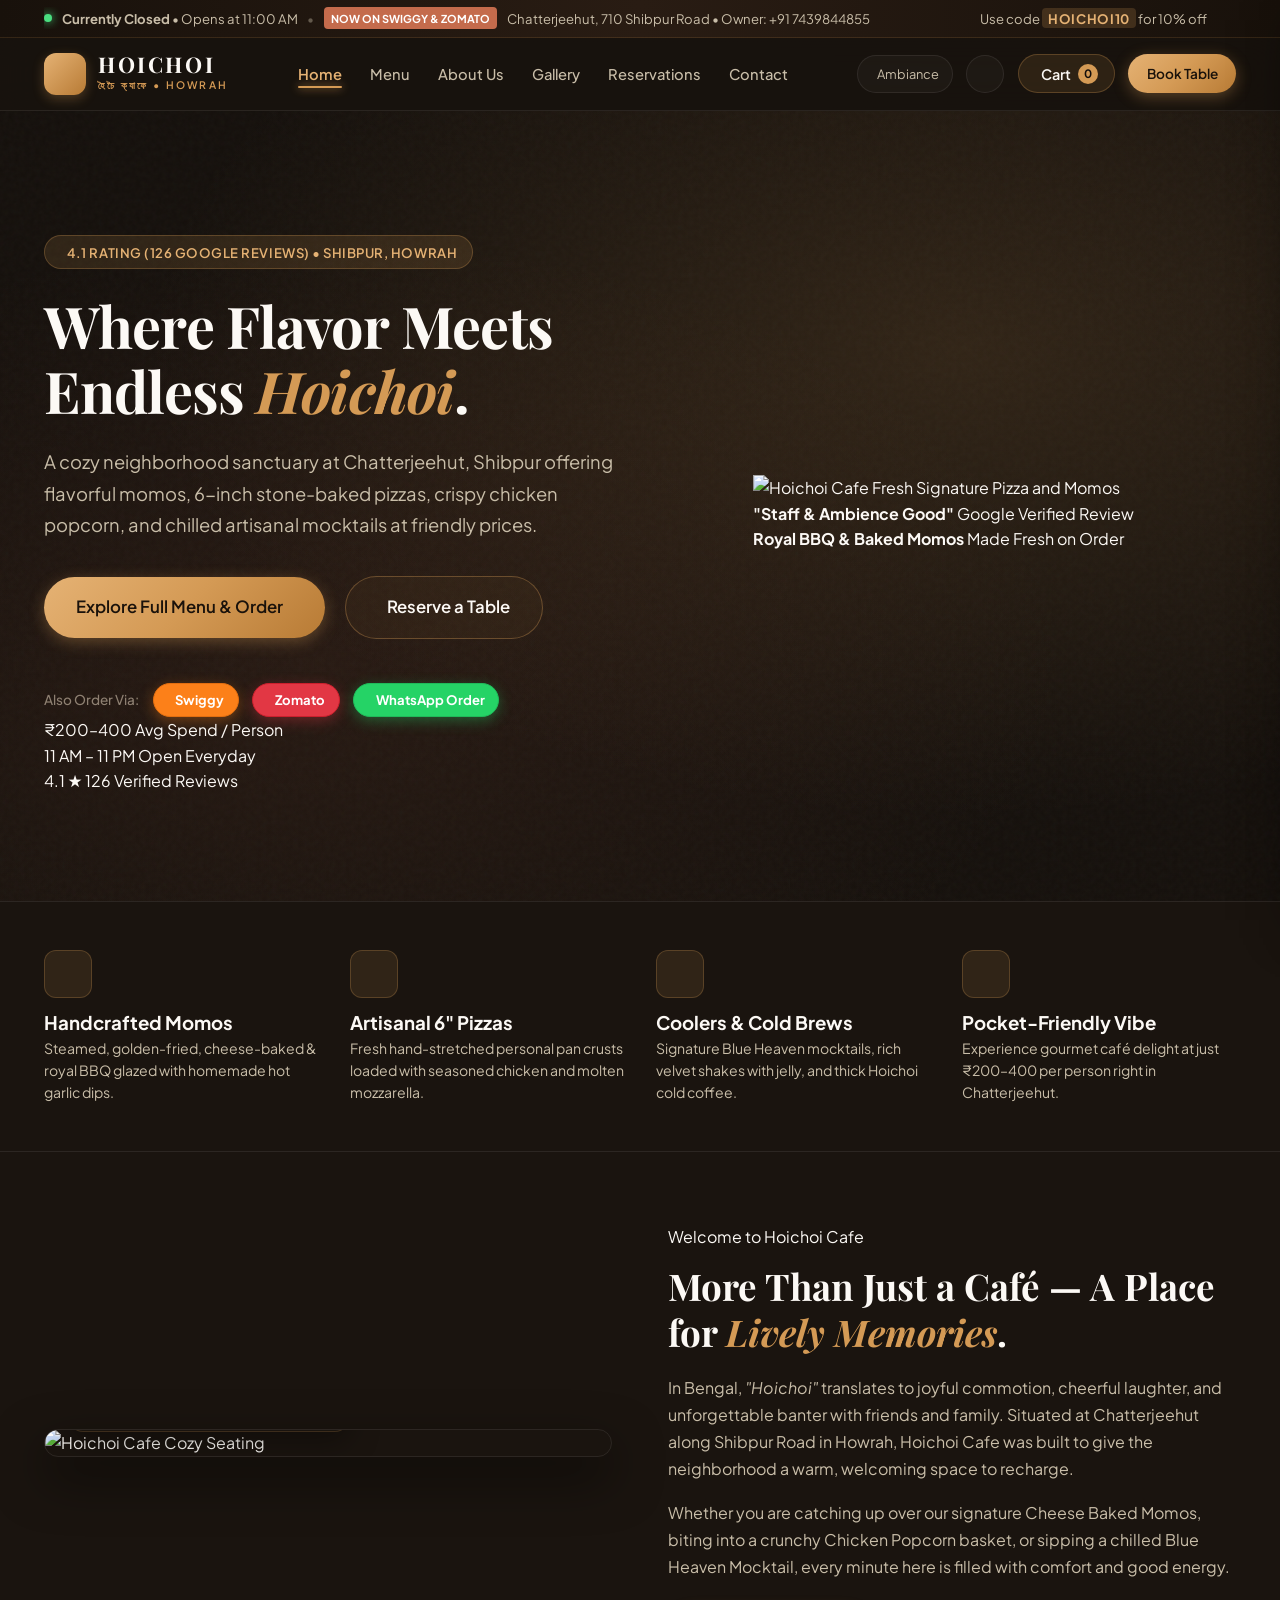
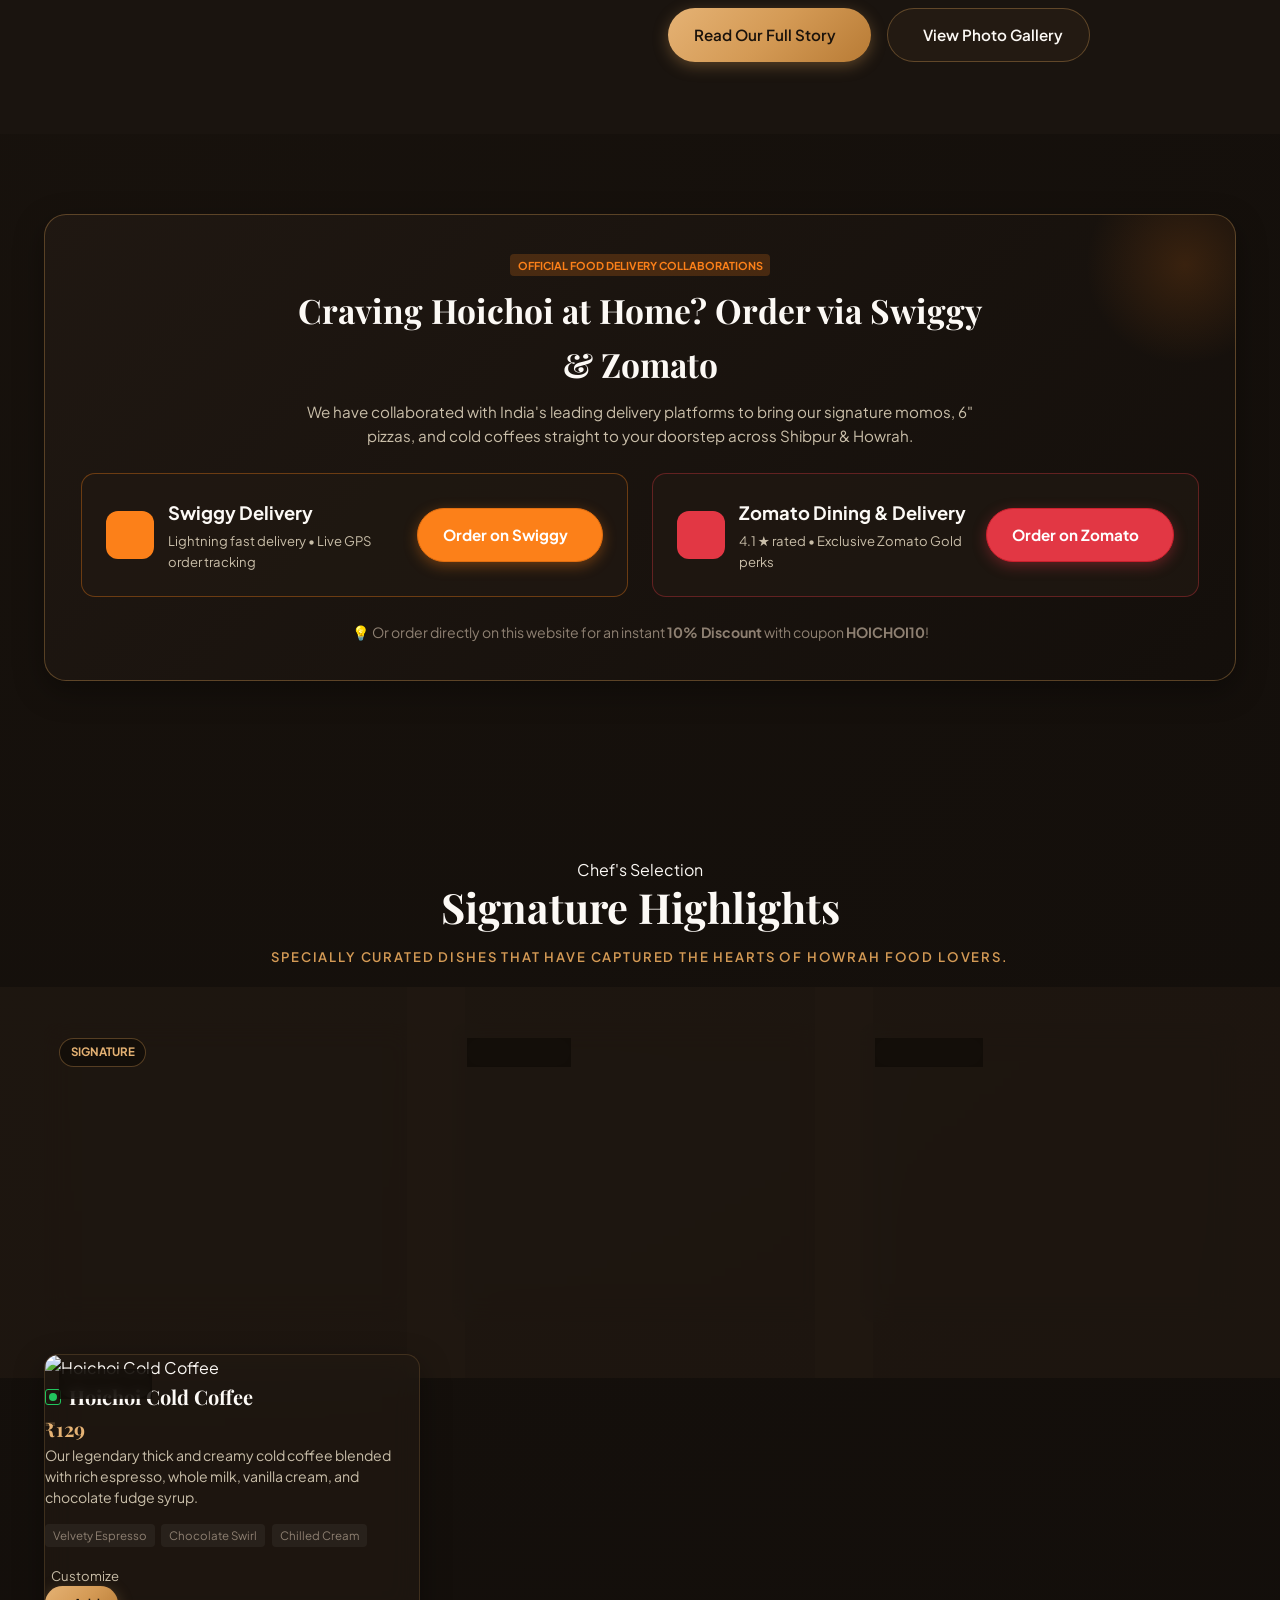
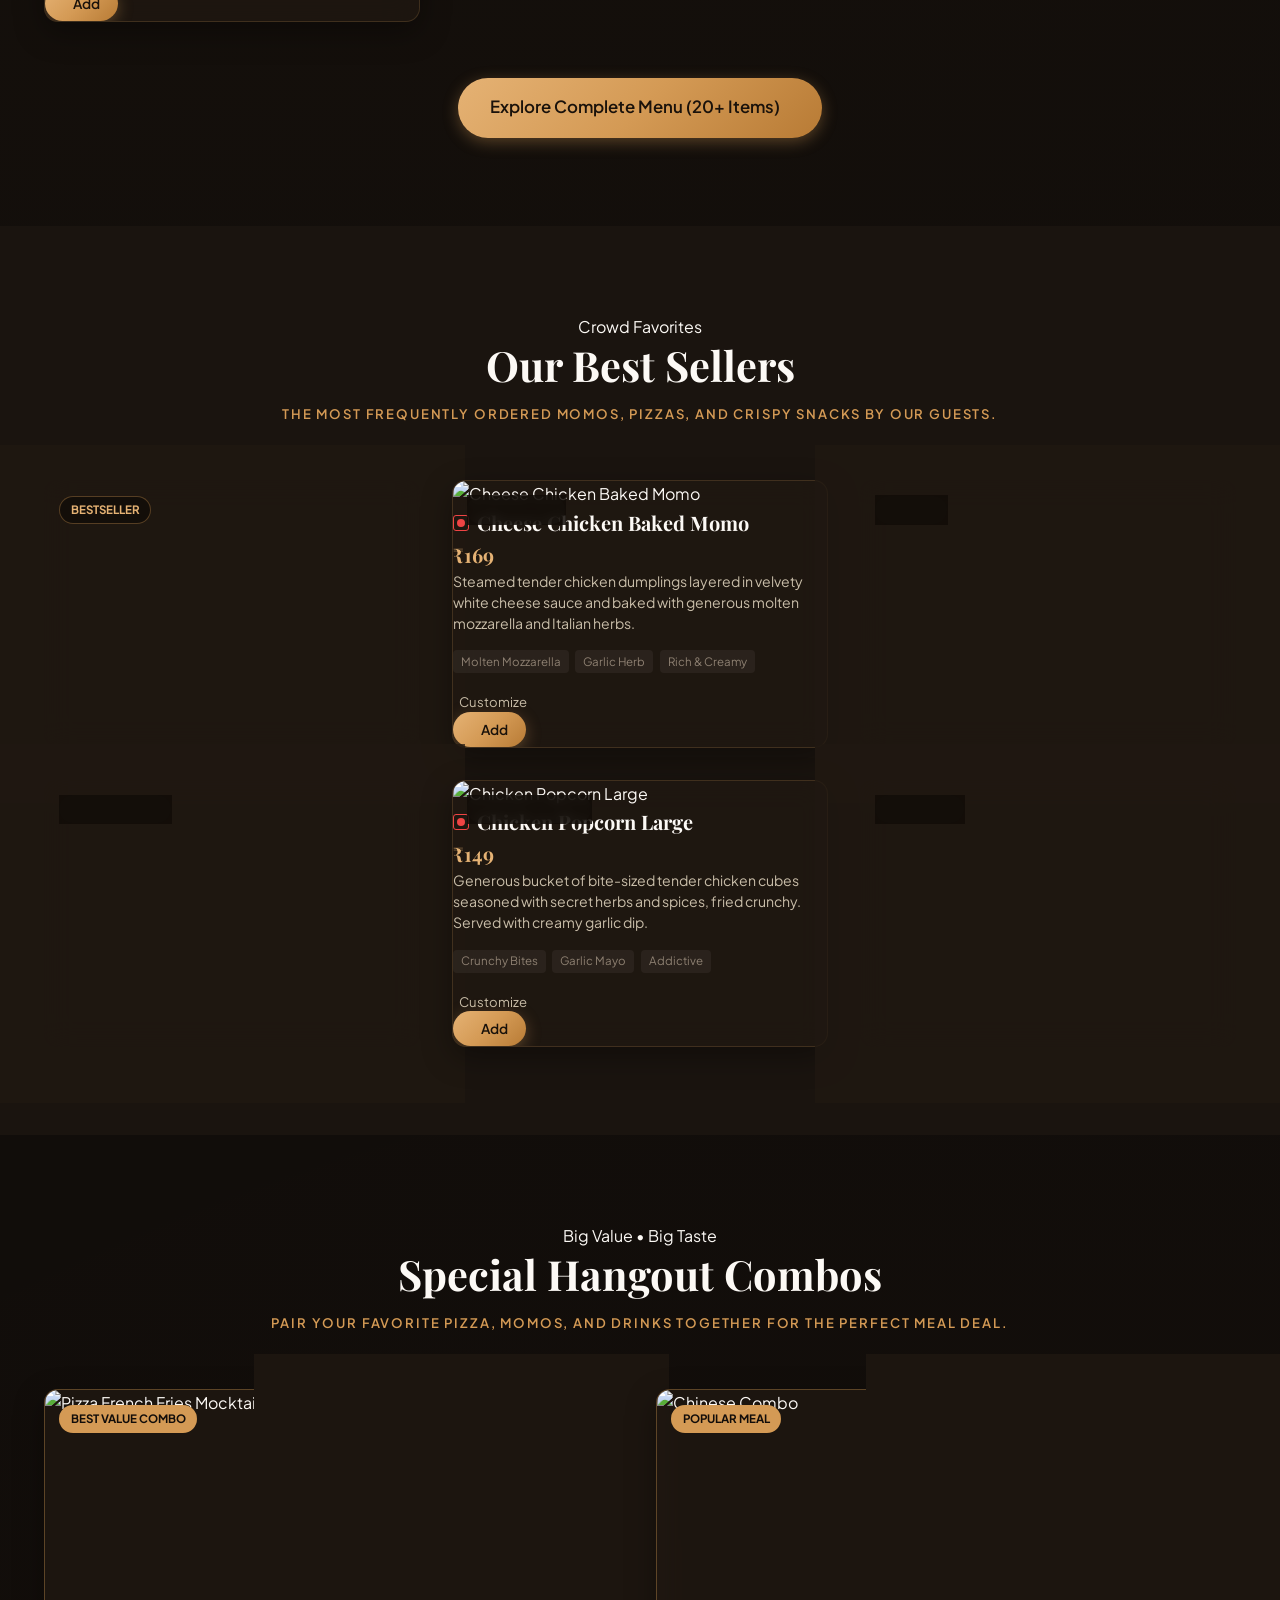
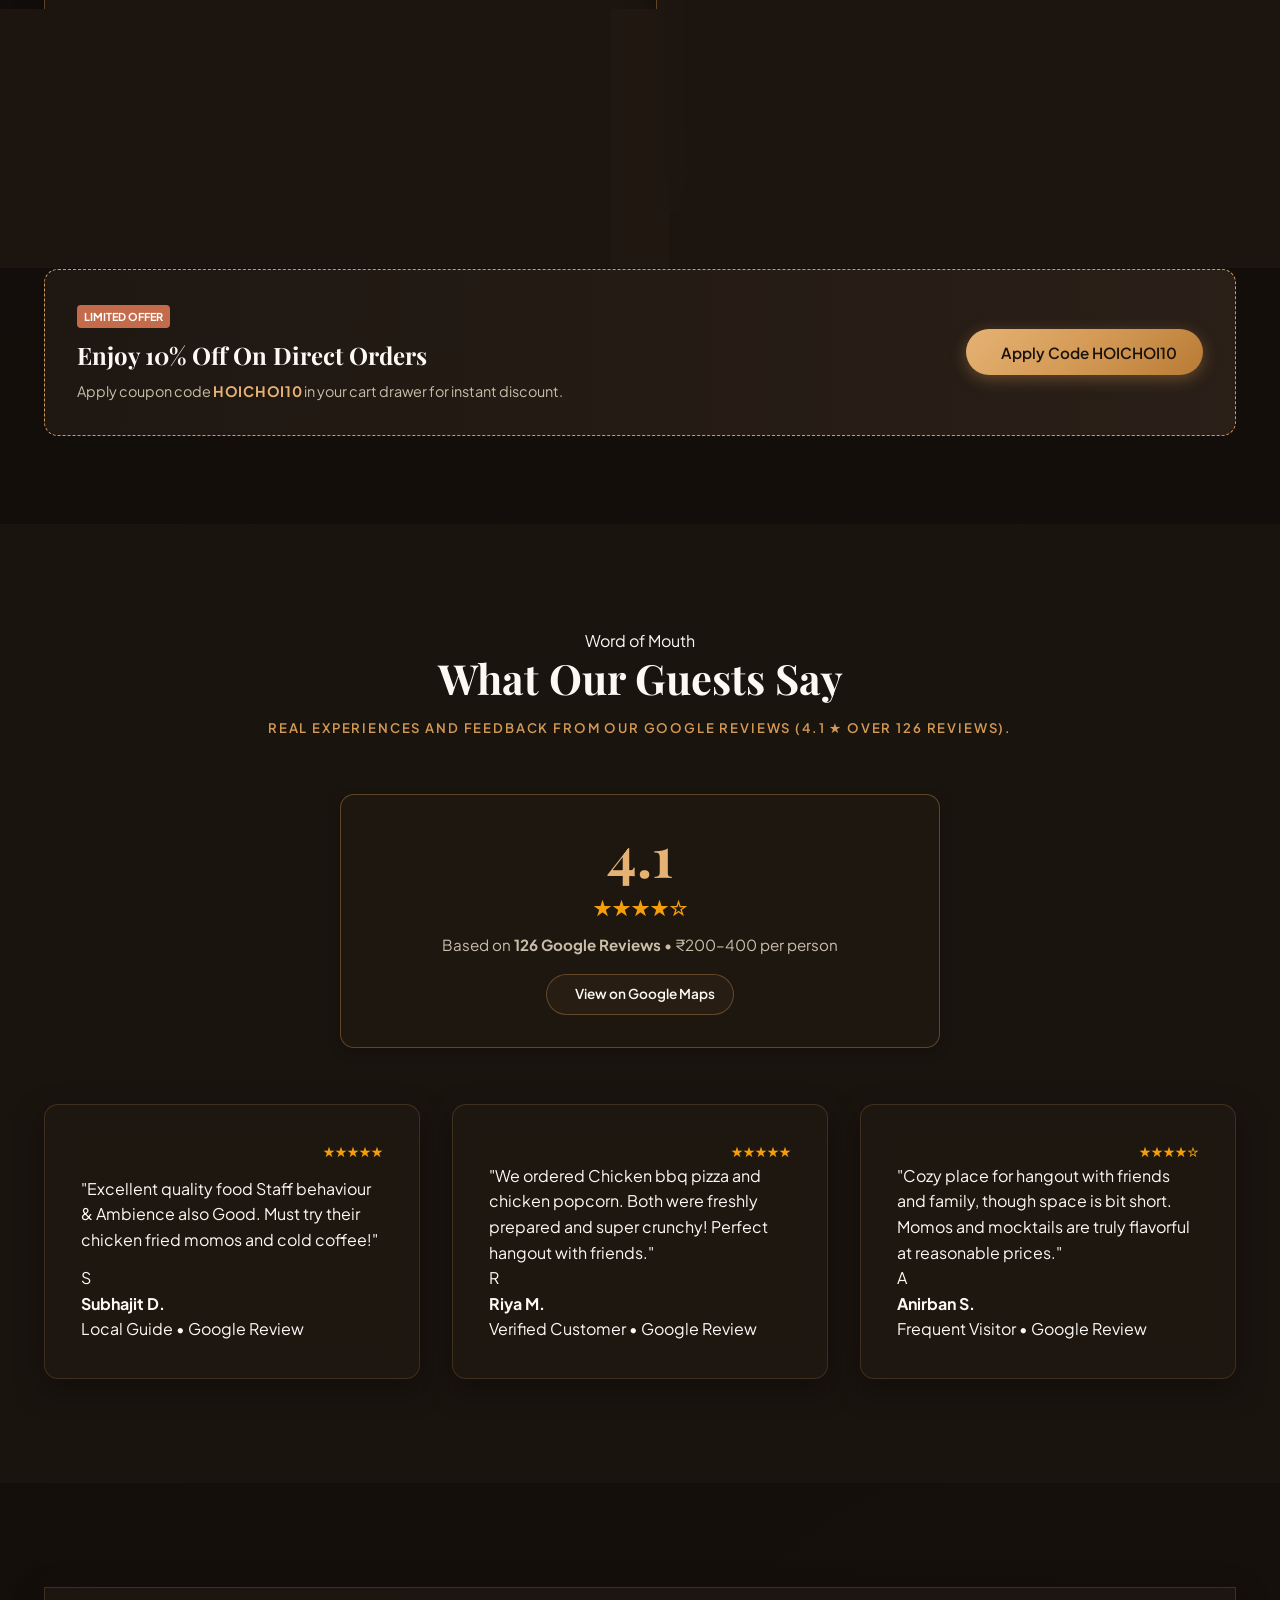
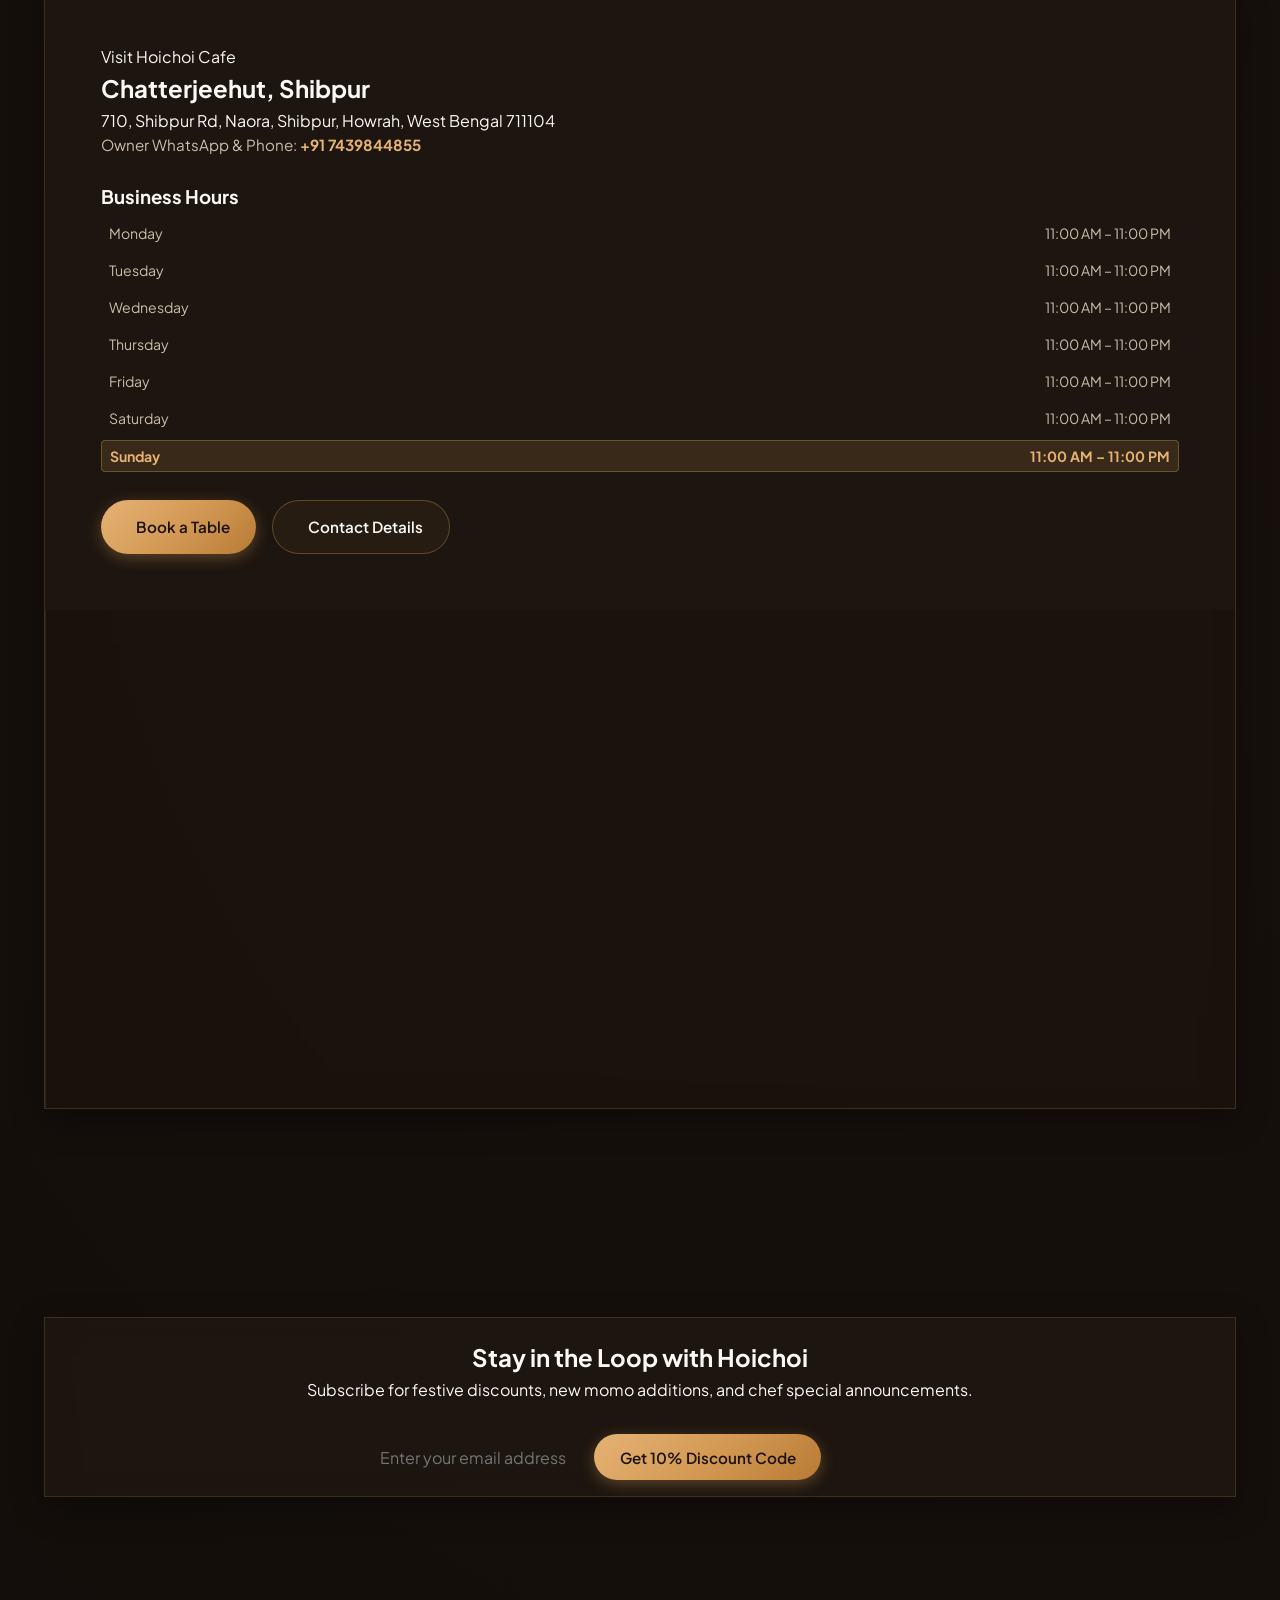
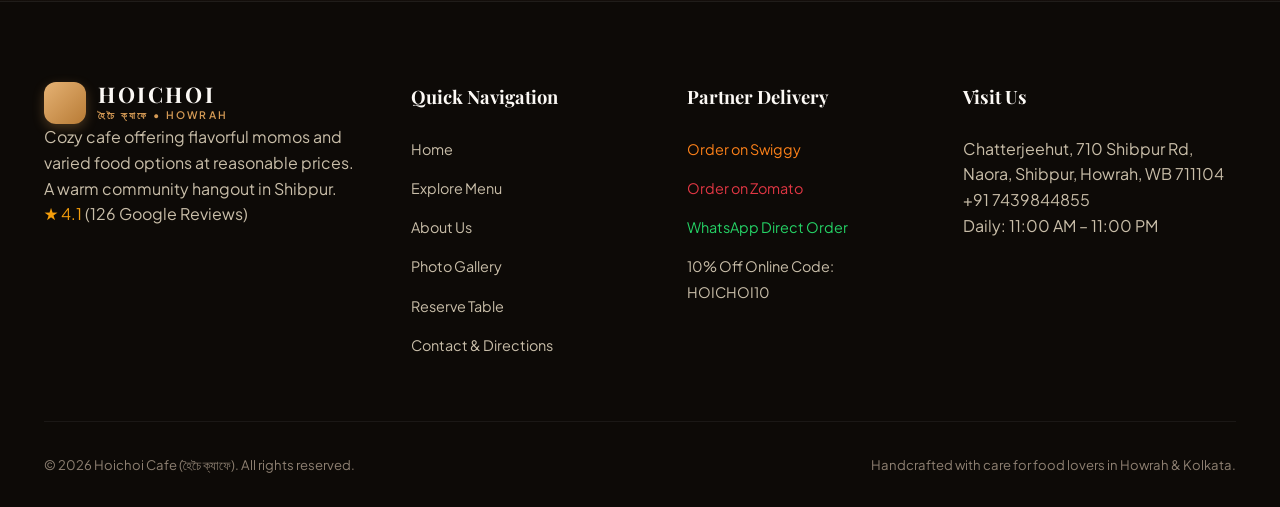
==== commit 864e0af2: "Add files via upload" ====
--- a/index.html
+++ b/index.html
@@ -25,8 +25,8 @@
         <span class="live-dot"></span>
         <span id="liveStatusText">Open Now • Closes 11:00 PM</span>
         <span class="sep">•</span>
-        <span class="tag-pill">Howrah's Gem</span>
-        <span>Chatterjeehut, 710 Shibpur Road • Avg Spend ₹200–400</span>
+        <span class="tag-pill">Now On Swiggy & Zomato</span>
+        <span>Chatterjeehut, 710 Shibpur Road • Owner: +91 7439844855</span>
       </div>
       <div class="announcement-right">
         <span class="promo-code">Use code <strong id="copyCoupon">HOICHOI10</strong> for 10% off</span>
@@ -121,7 +121,7 @@
       <a href="reservations.html" class="btn btn-primary btn-block">Reserve a Table</a>
       <div class="drawer-info" style="margin-top: 1rem;">
         <p><i class="ph ph-map-pin"></i> Chatterjeehut, 710 Shibpur Rd, Howrah</p>
-        <p><i class="ph ph-phone"></i> 091236 17586</p>
+        <p><i class="ph ph-phone"></i> +91 7439844855 / 091236 17586</p>
         <p><i class="ph ph-clock"></i> Open Daily: 11:00 AM – 11:00 PM</p>
       </div>
     </div>
@@ -154,6 +154,20 @@
           </a>
         </div>
 
+        <!-- Partner Collaboration Links in Hero -->
+        <div style="display: flex; align-items: center; gap: 0.85rem; margin-top: 1.5rem; flex-wrap: wrap;">
+          <span style="font-size: 0.85rem; color: var(--text-muted); font-weight: 500;">Also Order Via:</span>
+          <a href="https://www.swiggy.com/restaurants/hoichoi-cafe-shibpur-howrah" target="_blank" rel="noopener" class="btn btn-sm btn-swiggy" style="padding: 0.35rem 0.85rem; border-radius: var(--radius-full); font-size: 0.82rem;">
+            <i class="ph ph-moped"></i> Swiggy
+          </a>
+          <a href="https://www.zomato.com/kolkata/hoichoi-cafe-shibpur-howrah" target="_blank" rel="noopener" class="btn btn-sm btn-zomato" style="padding: 0.35rem 0.85rem; border-radius: var(--radius-full); font-size: 0.82rem;">
+            <i class="ph ph-fork-knife"></i> Zomato
+          </a>
+          <a href="https://api.whatsapp.com/send?phone=917439844855&text=Hi%20Hoichoi%20Cafe%2C%20I%20want%20to%20order" target="_blank" rel="noopener" class="btn btn-sm btn-whatsapp" style="padding: 0.35rem 0.85rem; border-radius: var(--radius-full); font-size: 0.82rem;">
+            <i class="ph-fill ph-whatsapp-logo"></i> WhatsApp Order
+          </a>
+        </div>
+
         <div class="hero-stats">
           <div class="stat-pill">
             <span class="stat-val">₹200–400</span>
@@ -176,7 +190,6 @@
         <div class="hero-image-card">
           <img src="https://images.unsplash.com/photo-1565299624946-b28f40a0ae38?q=80&w=1000&auto=format&fit=crop" alt="Hoichoi Cafe Fresh Signature Pizza and Momos" class="hero-img-main">
           
-          <!-- Floating Badge 1: Review Snippet -->
           <div class="hero-floating-badge badge-top-right">
             <i class="ph-fill ph-heart"></i>
             <div>
@@ -185,7 +198,6 @@
             </div>
           </div>
 
-          <!-- Floating Badge 2: Daily Specialty -->
           <div class="hero-floating-badge badge-bottom-left">
             <div class="badge-icon-wrap"><i class="ph-fill ph-flame"></i></div>
             <div>
@@ -273,8 +285,59 @@
     </div>
   </section>
 
+  <!-- SWIGGY & ZOMATO COLLABORATION SECTION -->
+  <section class="section" style="padding: 2.5rem 0 4.5rem;">
+    <div class="container">
+      <div class="partner-collab-section">
+        <div style="text-align: center; max-width: 700px; margin: 0 auto 1.5rem;">
+          <span class="tag-pill" style="background: rgba(252, 128, 25, 0.2); color: #fc8019; margin-bottom: 0.5rem; display: inline-block;">Official Food Delivery Collaborations</span>
+          <h2 style="font-family: var(--font-heading); font-size: 2.1rem; color: var(--text-primary); margin-bottom: 0.5rem;">Craving Hoichoi at Home? Order via Swiggy & Zomato</h2>
+          <p style="color: var(--text-secondary); font-size: 0.95rem; line-height: 1.6;">
+            We have collaborated with India's leading delivery platforms to bring our signature momos, 6" pizzas, and cold coffees straight to your doorstep across Shibpur & Howrah.
+          </p>
+        </div>
+
+        <div class="partner-grid">
+          <!-- Swiggy Card -->
+          <div class="partner-card swiggy">
+            <div class="partner-brand-badge">
+              <div class="partner-logo-icon swiggy"><i class="ph-fill ph-moped"></i></div>
+              <div class="partner-brand-info">
+                <h4>Swiggy Delivery</h4>
+                <p>Lightning fast delivery • Live GPS order tracking</p>
+              </div>
+            </div>
+            <a href="https://www.swiggy.com/restaurants/hoichoi-cafe-shibpur-howrah" target="_blank" rel="noopener" class="btn btn-swiggy">
+              <span>Order on Swiggy</span>
+              <i class="ph ph-arrow-square-out"></i>
+            </a>
+          </div>
+
+          <!-- Zomato Card -->
+          <div class="partner-card zomato">
+            <div class="partner-brand-badge">
+              <div class="partner-logo-icon zomato"><i class="ph-fill ph-fork-knife"></i></div>
+              <div class="partner-brand-info">
+                <h4>Zomato Dining & Delivery</h4>
+                <p>4.1 ★ rated • Exclusive Zomato Gold perks</p>
+              </div>
+            </div>
+            <a href="https://www.zomato.com/kolkata/hoichoi-cafe-shibpur-howrah" target="_blank" rel="noopener" class="btn btn-zomato">
+              <span>Order on Zomato</span>
+              <i class="ph ph-arrow-square-out"></i>
+            </a>
+          </div>
+        </div>
+
+        <div style="margin-top: 1.5rem; text-align: center; font-size: 0.88rem; color: var(--text-muted);">
+          <span>💡 Or order directly on this website for an instant <strong>10% Discount</strong> with coupon <strong>HOICHOI10</strong>!</span>
+        </div>
+      </div>
+    </div>
+  </section>
+
   <!-- FEATURED DISHES HIGHLIGHT -->
-  <section class="menu-section" id="featuredSection" style="padding: 5.5rem 0;">
+  <section class="menu-section" id="featuredSection" style="padding: 4rem 0 5.5rem;">
     <div class="container">
       <div class="section-header text-center">
         <div class="section-tag"><i class="ph-fill ph-crown"></i> Chef's Selection</div>
@@ -341,7 +404,7 @@
             </div>
             <div class="menu-card-actions" style="margin-top: 1.25rem;">
               <span style="font-size: 0.82rem; color: var(--accent-light);">Save ₹60 with combo!</span>
-              <button class="btn btn-primary btn-sm" onclick="addToCart({id: 'hc-combo-pizzafries', name: 'Pizza French Fries Moektail Combo', price: 299, image: 'https://images.unsplash.com/photo-1550547660-d9450f859349?q=80&w=800&auto=format&fit=crop', customs: 'Pizza + Fries + Mocktail', qty: 1})">
+              <button class="btn btn-primary btn-sm" onclick="addToCart({id: 'hc-combo-pizzafries', name: 'Pizza French Fries Moektail Combo', price: 299, image: 'https://images.unsplash.com/photo-1550547660-d9450f859349?q=80&w=800&auto=format&fit=crop', customs: 'Pizza + Fries + Mocktail', qty: 1}); openCart();">
                 <i class="ph ph-plus"></i> Add Combo
               </button>
             </div>
@@ -369,7 +432,7 @@
             </div>
             <div class="menu-card-actions" style="margin-top: 1.25rem;">
               <span style="font-size: 0.82rem; color: var(--accent-light);">Complete Filling Meal</span>
-              <button class="btn btn-primary btn-sm" onclick="addToCart({id: 'hc-combo-chinese', name: 'Chinese Combo', price: 249, image: 'https://images.unsplash.com/photo-1585032226651-759b368d7246?q=80&w=800&auto=format&fit=crop', customs: 'Rice + Chilli Chicken', qty: 1})">
+              <button class="btn btn-primary btn-sm" onclick="addToCart({id: 'hc-combo-chinese', name: 'Chinese Combo', price: 249, image: 'https://images.unsplash.com/photo-1585032226651-759b368d7246?q=80&w=800&auto=format&fit=crop', customs: 'Rice + Chilli Chicken', qty: 1}); openCart();">
                 <i class="ph ph-plus"></i> Add Combo
               </button>
             </div>
@@ -381,7 +444,7 @@
       <div style="margin-top: 3.5rem; background: linear-gradient(90deg, rgba(32, 24, 18, 0.95), rgba(43, 33, 25, 0.95)); border: 1px dashed var(--accent-primary); border-radius: var(--radius-md); padding: 2rem; display: flex; align-items: center; justify-content: space-between; flex-wrap: wrap; gap: 1.5rem;">
         <div>
           <span class="tag-pill" style="margin-bottom: 0.5rem; display: inline-block;">Limited Offer</span>
-          <h3 style="font-family: var(--font-heading); font-size: 1.5rem; color: var(--text-primary); margin-bottom: 0.35rem;">Enjoy 10% Off On Online Orders</h3>
+          <h3 style="font-family: var(--font-heading); font-size: 1.5rem; color: var(--text-primary); margin-bottom: 0.35rem;">Enjoy 10% Off On Direct Orders</h3>
           <p style="color: var(--text-secondary); font-size: 0.9rem;">Apply coupon code <strong style="color: var(--accent-light); letter-spacing: 0.05em;">HOICHOI10</strong> in your cart drawer for instant discount.</p>
         </div>
         <button class="btn btn-primary" onclick="openCart(); document.getElementById('promoCodeInput').value='HOICHOI10'; applyPromoCode();">
@@ -470,7 +533,7 @@
             710, Shibpur Rd, Naora, Shibpur, Howrah, West Bengal 711104
           </p>
           <p style="color: var(--text-secondary); margin-bottom: 1.5rem; font-size: 0.95rem;">
-            Direct Phone: <a href="tel:09123617586" style="color: var(--accent-light); font-weight: 600;">091236 17586</a>
+            Owner WhatsApp & Phone: <a href="tel:+917439844855" style="color: var(--accent-light); font-weight: 700;">+91 7439844855</a>
           </p>
 
           <div class="hours-box">
@@ -563,14 +626,12 @@
         </div>
 
         <div class="footer-col">
-          <h4 class="footer-heading">Our Highlights</h4>
+          <h4 class="footer-heading">Partner Delivery</h4>
           <ul class="footer-links">
-            <li><a href="menu.html">Cheese Baked Momos</a></li>
-            <li><a href="menu.html">Chicken Royal BBQ Momo</a></li>
-            <li><a href="menu.html">Chef Special 6" Pizza</a></li>
-            <li><a href="menu.html">Blue Heaven Mocktail</a></li>
-            <li><a href="menu.html">Hoichoi Cold Coffee</a></li>
-            <li><a href="menu.html">Fish Fingers 4 Pcs</a></li>
+            <li><a href="https://www.swiggy.com/restaurants/hoichoi-cafe-shibpur-howrah" target="_blank" rel="noopener" style="color: #fc8019;"><i class="ph ph-moped"></i> Order on Swiggy</a></li>
+            <li><a href="https://www.zomato.com/kolkata/hoichoi-cafe-shibpur-howrah" target="_blank" rel="noopener" style="color: #e23744;"><i class="ph ph-fork-knife"></i> Order on Zomato</a></li>
+            <li><a href="https://api.whatsapp.com/send?phone=917439844855" target="_blank" rel="noopener" style="color: #25D366;"><i class="ph-fill ph-whatsapp-logo"></i> WhatsApp Direct Order</a></li>
+            <li><a href="menu.html">10% Off Online Code: HOICHOI10</a></li>
           </ul>
         </div>
 
@@ -580,7 +641,7 @@
             <i class="ph ph-map-pin"></i> Chatterjeehut, 710 Shibpur Rd, Naora, Shibpur, Howrah, WB 711104
           </p>
           <p class="footer-phone">
-            <i class="ph ph-phone"></i> <a href="tel:09123617586">091236 17586</a>
+            <i class="ph ph-phone"></i> <a href="tel:+917439844855">+91 7439844855</a>
           </p>
           <p class="footer-hours">
             <i class="ph ph-clock"></i> Daily: 11:00 AM – 11:00 PM
@@ -595,26 +656,26 @@
     </div>
   </footer>
 
-  <!-- ITEM CUSTOMIZATION MODAL (Accessible on Home & Menu) -->
+  <!-- ITEM CUSTOMIZATION MODAL -->
   <div class="modal-backdrop" id="itemModal">
     <div class="item-modal">
-      <div class="item-modal-header">
-        <h3 id="modalProductName">Customize Dish</h3>
+      <div class="item-modal-header" style="display: flex; justify-content: space-between; align-items: center; padding: 1.25rem 1.5rem; border-bottom: 1px solid var(--border-subtle);">
+        <h3 id="modalProductName" style="font-family: var(--font-heading); margin: 0;">Customize Dish</h3>
         <button class="close-btn" id="closeItemModalBtn" aria-label="Close modal">&times;</button>
       </div>
-      <div class="item-modal-body">
-        <div class="modal-product-preview">
-          <img id="modalProductImg" src="" alt="Dish Preview">
+      <div class="item-modal-body" style="padding: 1.5rem;">
+        <div class="modal-product-preview" style="display: flex; gap: 1rem; align-items: center; margin-bottom: 1.25rem;">
+          <img id="modalProductImg" src="" alt="Dish Preview" style="width: 80px; height: 80px; border-radius: var(--radius-sm); object-fit: cover;">
           <div>
-            <p id="modalProductDesc" style="font-size: 0.9rem; color: var(--text-secondary);"></p>
+            <p id="modalProductDesc" style="font-size: 0.9rem; color: var(--text-secondary); margin: 0;"></p>
             <div id="modalProductPrice" style="font-weight: 700; color: var(--accent-light); margin-top: 0.35rem; font-size: 1.15rem;"></div>
           </div>
         </div>
 
         <form id="itemCustomForm" class="modal-form">
-          <div class="custom-group">
-            <label class="custom-label">Spice Level</label>
-            <div class="radio-pill-group">
+          <div class="custom-group" style="margin-bottom: 1.25rem;">
+            <label class="custom-label" style="font-weight: 600; font-size: 0.9rem; display: block; margin-bottom: 0.5rem;">Spice Level</label>
+            <div class="radio-pill-group" style="display: flex; gap: 0.5rem; flex-wrap: wrap;">
               <label class="radio-pill">
                 <input type="radio" name="spiceLevel" value="mild">
                 <span>Mild</span>
@@ -630,9 +691,9 @@
             </div>
           </div>
 
-          <div class="custom-group">
-            <label class="custom-label">Signature Chutney / Dip</label>
-            <div class="radio-pill-group">
+          <div class="custom-group" style="margin-bottom: 1.25rem;">
+            <label class="custom-label" style="font-weight: 600; font-size: 0.9rem; display: block; margin-bottom: 0.5rem;">Signature Chutney / Dip</label>
+            <div class="radio-pill-group" style="display: flex; gap: 0.5rem; flex-wrap: wrap;">
               <label class="radio-pill">
                 <input type="radio" name="dipChoice" value="garlicChilli" checked>
                 <span>Red Chilli Garlic</span>
@@ -648,8 +709,8 @@
             </div>
           </div>
 
-          <div class="custom-group">
-            <label class="custom-label">Delicious Add-on</label>
+          <div class="custom-group" style="margin-bottom: 1.25rem;">
+            <label class="custom-label" style="font-weight: 600; font-size: 0.9rem; display: block; margin-bottom: 0.5rem;">Delicious Add-on</label>
             <div class="checkbox-pill-group">
               <label class="checkbox-pill">
                 <input type="checkbox" id="modCheese" value="extraCheese">
@@ -660,12 +721,12 @@
         </form>
       </div>
 
-      <div class="item-modal-footer">
+      <div class="item-modal-footer" style="display: flex; justify-content: space-between; align-items: center; padding: 1.25rem 1.5rem; border-top: 1px solid var(--border-subtle); background: var(--bg-secondary);">
         <div class="modal-price-calc">
           <span style="font-size: 0.85rem; color: var(--text-muted);">Total Price:</span>
           <span id="modalCalculatedPrice" style="font-size: 1.25rem; font-weight: 700; color: var(--accent-light);">₹0</span>
         </div>
-        <div class="modal-btn-group">
+        <div class="modal-btn-group" style="display: flex; gap: 0.75rem;">
           <button class="btn btn-outline btn-sm" id="modalCancelBtn">Cancel</button>
           <button class="btn btn-primary btn-sm" id="modalAddBtn">Add to Order</button>
         </div>
@@ -741,24 +802,213 @@
         <span>Proceed to Checkout</span>
         <i class="ph ph-arrow-right"></i>
       </button>
+
+      <!-- Swiggy & Zomato Quick Order in Cart -->
+      <div style="margin-top: 1rem; padding-top: 1rem; border-top: 1px solid var(--border-subtle); text-align: center;">
+        <span style="font-size: 0.78rem; text-transform: uppercase; letter-spacing: 0.05em; color: var(--text-muted); display: block; margin-bottom: 0.6rem;">Or Order via Delivery Partners</span>
+        <div style="display: grid; grid-template-columns: 1fr 1fr; gap: 0.5rem;">
+          <a href="https://www.swiggy.com/restaurants/hoichoi-cafe-shibpur-howrah" target="_blank" rel="noopener" class="btn btn-sm btn-swiggy" style="font-size: 0.8rem; padding: 0.5rem 0.6rem;">
+            <i class="ph ph-moped"></i> Swiggy
+          </a>
+          <a href="https://www.zomato.com/kolkata/hoichoi-cafe-shibpur-howrah" target="_blank" rel="noopener" class="btn btn-sm btn-zomato" style="font-size: 0.8rem; padding: 0.5rem 0.6rem;">
+            <i class="ph ph-fork-knife"></i> Zomato
+          </a>
+        </div>
+      </div>
+    </div>
+  </div>
+
+  <!-- CHECKOUT MODAL (CUSTOMER DETAILS, PAYMENT & OWNER NOTIFICATION) -->
+  <div class="modal-backdrop" id="checkoutModal">
+    <div class="checkout-modal-dialog">
+      <div style="display: flex; justify-content: space-between; align-items: center; border-bottom: 1px solid var(--border-subtle); padding-bottom: 1rem; margin-bottom: 1.5rem;">
+        <div style="display: flex; align-items: center; gap: 0.6rem;">
+          <i class="ph ph-receipt" style="font-size: 1.5rem; color: var(--accent-light);"></i>
+          <h3 style="font-family: var(--font-heading); font-size: 1.4rem; margin: 0;">Complete Your Order</h3>
+        </div>
+        <button class="close-btn" id="closeCheckoutModalBtn" aria-label="Close checkout">&times;</button>
+      </div>
+
+      <form id="checkoutForm">
+        <!-- Step 1: Customer Details -->
+        <div class="checkout-step-title">
+          <i class="ph ph-user"></i>
+          <span>1. Customer & Delivery Details</span>
+        </div>
+
+        <div class="form-row two-col" style="display: grid; grid-template-columns: 1fr 1fr; gap: 1rem; margin-bottom: 1rem;">
+          <div class="form-group">
+            <label for="orderCustName">Full Name <span style="color: #ef4444;">*</span></label>
+            <input type="text" id="orderCustName" class="form-control" placeholder="e.g. Rahul Sen" required>
+          </div>
+          <div class="form-group">
+            <label for="orderCustPhone">Phone Number <span style="color: #ef4444;">*</span></label>
+            <input type="tel" id="orderCustPhone" class="form-control" placeholder="10-digit number" pattern="[0-9]{10}" title="10-digit mobile number" required>
+          </div>
+        </div>
+
+        <div class="form-row two-col" style="display: grid; grid-template-columns: 1fr 1fr; gap: 1rem; margin-bottom: 1rem;">
+          <div class="form-group">
+            <label for="orderTypeSelect">Order Type <span style="color: #ef4444;">*</span></label>
+            <select id="orderTypeSelect" class="form-control" required>
+              <option value="Takeaway / Pickup" selected>Takeaway / Counter Pickup</option>
+              <option value="Dine-in (Table)">Dine-in (At Café Table)</option>
+              <option value="Home Delivery">Local Delivery (Shibpur Area)</option>
+            </select>
+          </div>
+          <div class="form-group">
+            <label for="orderCustAddress">Delivery Address / Table No. <span style="color: #ef4444;">*</span></label>
+            <input type="text" id="orderCustAddress" class="form-control" placeholder="e.g. Table #3 or 710 Shibpur Rd" required>
+          </div>
+        </div>
+
+        <div class="form-group" style="margin-bottom: 1.5rem;">
+          <label for="orderCustNotes">Cooking / Special Instructions</label>
+          <input type="text" id="orderCustNotes" class="form-control" placeholder="e.g. Extra spicy red momo sauce, less ice in mocktail">
+        </div>
+
+        <!-- Step 2: Payment & Platform Options -->
+        <div class="checkout-step-title">
+          <i class="ph ph-credit-card"></i>
+          <span>2. Choose Payment Method / Partner Platform</span>
+        </div>
+
+        <div class="payment-options-grid">
+          <!-- UPI -->
+          <label class="payment-opt-card active" id="payOptUPI">
+            <input type="radio" name="paymentMethod" value="UPI (GPay / PhonePe / Paytm)" checked>
+            <div class="payment-opt-icon" style="color: #4ade80;"><i class="ph ph-qr-code"></i></div>
+            <div class="payment-opt-details">
+              <span class="payment-opt-name">UPI / QR Code</span>
+              <span class="payment-opt-desc">GPay, PhonePe, Paytm</span>
+            </div>
+          </label>
+
+          <!-- Cash / Counter -->
+          <label class="payment-opt-card" id="payOptCash">
+            <input type="radio" name="paymentMethod" value="Cash on Delivery / Counter">
+            <div class="payment-opt-icon"><i class="ph ph-money"></i></div>
+            <div class="payment-opt-details">
+              <span class="payment-opt-name">Cash / Pay at Counter</span>
+              <span class="payment-opt-desc">Pay upon delivery/dine-in</span>
+            </div>
+          </label>
+
+          <!-- Swiggy -->
+          <label class="payment-opt-card" id="payOptSwiggy">
+            <input type="radio" name="paymentMethod" value="Swiggy Partner Order">
+            <div class="payment-opt-icon" style="background: rgba(252, 128, 25, 0.15); color: #fc8019;"><i class="ph ph-moped"></i></div>
+            <div class="payment-opt-details">
+              <span class="payment-opt-name">Order via Swiggy</span>
+              <span class="payment-opt-desc">Official Partner Delivery</span>
+            </div>
+          </label>
+
+          <!-- Zomato -->
+          <label class="payment-opt-card" id="payOptZomato">
+            <input type="radio" name="paymentMethod" value="Zomato Partner Order">
+            <div class="payment-opt-icon" style="background: rgba(226, 55, 68, 0.15); color: #e23744;"><i class="ph ph-fork-knife"></i></div>
+            <div class="payment-opt-details">
+              <span class="payment-opt-name">Order via Zomato</span>
+              <span class="payment-opt-desc">Official Dining Partner</span>
+            </div>
+          </label>
+        </div>
+
+        <!-- UPI QR Code Block -->
+        <div class="upi-qr-card show" id="upiQRCard">
+          <span style="font-size: 0.82rem; color: var(--text-secondary); text-transform: uppercase; letter-spacing: 0.05em; display: block;">Scan & Pay via Any UPI App</span>
+          <img src="https://api.qrserver.com/v1/create-qr-code/?size=150x150&data=upi%3A%2F%2Fpay%3Fpa%3D7439844855%40upi%26pn%3DHoichoi%2520Cafe%26cu%3DINR" alt="UPI QR Code for Hoichoi Cafe">
+          <div>
+            <span class="upi-id-badge"><i class="ph ph-copy"></i> UPI ID: <strong>7439844855@upi</strong></span>
+          </div>
+          <span style="font-size: 0.78rem; color: var(--text-muted); display: block; margin-top: 0.35rem;">Recipient: Hoichoi Cafe (Owner: +91 7439844855)</span>
+        </div>
+
+        <!-- Swiggy / Zomato Info Box -->
+        <div id="partnerRedirectBox" style="display: none; background: rgba(252, 128, 25, 0.1); border: 1px dashed #fc8019; border-radius: var(--radius-md); padding: 1rem; margin-bottom: 1.5rem; text-align: center;">
+          <p id="partnerRedirectMsg" style="font-size: 0.88rem; color: var(--text-primary); margin-bottom: 0.5rem;"></p>
+          <a id="partnerDirectLink" href="#" target="_blank" rel="noopener" class="btn btn-sm btn-swiggy">Open Partner App</a>
+        </div>
+
+        <!-- Owner Phone Notification Notice -->
+        <div class="owner-notification-box">
+          <i class="ph-fill ph-whatsapp-logo"></i>
+          <div class="owner-notif-text">
+            <h5>Instant Owner Alert (+91 7439844855)</h5>
+            <p>
+              When you place this order, complete customer details, item quantities, and delivery address will be transmitted directly to the café owner's phone via WhatsApp for immediate kitchen preparation!
+            </p>
+          </div>
+        </div>
+
+        <!-- Order Total Row -->
+        <div style="display: flex; justify-content: space-between; align-items: center; background: var(--bg-card); padding: 1rem 1.25rem; border-radius: var(--radius-md); border: 1px solid var(--border-accent); margin-bottom: 1.5rem;">
+          <span style="font-size: 1rem; font-weight: 600; color: var(--text-secondary);">Total Payable:</span>
+          <span id="checkoutTotalAmount" style="font-size: 1.5rem; font-weight: 800; color: var(--accent-light);">₹0</span>
+        </div>
+
+        <div style="display: flex; gap: 1rem;">
+          <button type="button" class="btn btn-outline" id="backToCartBtn" style="flex: 1;">Back to Cart</button>
+          <button type="submit" class="btn btn-whatsapp" id="placeOrderBtn" style="flex: 2;">
+            <i class="ph-fill ph-whatsapp-logo"></i>
+            <span>Send Order to Owner (+91 7439844855)</span>
+          </button>
+        </div>
+      </form>
     </div>
   </div>
 
   <!-- CHECKOUT SUCCESS MODAL -->
   <div class="modal-backdrop" id="checkoutSuccessModal">
-    <div class="checkout-card glassmorphism">
-      <div class="checkout-badge-icon"><i class="ph-fill ph-check-circle"></i></div>
-      <h2 style="font-family: var(--font-heading); margin-bottom: 0.5rem;">Order Received!</h2>
-      <p style="color: var(--text-secondary); margin-bottom: 1.5rem;">
-        Thank you for ordering at Hoichoi Cafe. Your order reference code is:
+    <div class="checkout-card glassmorphism" style="padding: 2.25rem; text-align: center;">
+      <div class="checkout-badge-icon" style="color: #4ade80; font-size: 3.5rem; margin-bottom: 0.75rem;"><i class="ph-fill ph-check-circle"></i></div>
+      <h2 style="font-family: var(--font-heading); margin-bottom: 0.5rem;">Order Placed Successfully!</h2>
+      <p style="color: var(--text-secondary); margin-bottom: 1rem; font-size: 0.95rem;">
+        Your order notification has been dispatched directly to the café owner's phone at <strong>+91 7439844855</strong>.
       </p>
-      <div class="order-ref-pill" id="orderReferenceCode" style="font-size: 1.4rem; font-weight: 700; letter-spacing: 0.1em; color: var(--accent-light); margin-bottom: 1rem;">
+
+      <div class="order-ref-pill" id="orderReferenceCode" style="font-size: 1.4rem; font-weight: 700; letter-spacing: 0.1em; color: var(--accent-light); margin-bottom: 1rem; background: rgba(212, 154, 85, 0.15); padding: 0.5rem 1rem; border-radius: var(--radius-full); display: inline-block;">
         #HC-5421
       </div>
-      <p style="font-size: 0.9rem; color: var(--text-muted); margin-bottom: 1.5rem;">
-        Total: <strong id="modalOrderTotal" style="color: var(--text-primary);">₹0</strong> • Estimated preparation time: 15–20 minutes. Please present this code at our counter at Chatterjeehut.
-      </p>
-      <button class="btn btn-primary" id="closeOrderSuccessBtn">Awesome, Got It!</button>
+
+      <div style="background: var(--bg-secondary); border-radius: var(--radius-sm); padding: 1rem 1.25rem; text-align: left; font-size: 0.88rem; margin: 1rem 0 1.5rem; border: 1px solid var(--border-subtle);">
+        <div style="display: flex; justify-content: space-between; margin-bottom: 0.35rem;">
+          <span style="color: var(--text-muted);">Customer:</span>
+          <strong id="modalCustName" style="color: var(--text-primary);">-</strong>
+        </div>
+        <div style="display: flex; justify-content: space-between; margin-bottom: 0.35rem;">
+          <span style="color: var(--text-muted);">Phone:</span>
+          <strong id="modalCustPhone" style="color: var(--text-primary);">-</strong>
+        </div>
+        <div style="display: flex; justify-content: space-between; margin-bottom: 0.35rem;">
+          <span style="color: var(--text-muted);">Order Type:</span>
+          <strong id="modalOrderType" style="color: var(--text-primary);">-</strong>
+        </div>
+        <div style="display: flex; justify-content: space-between; margin-bottom: 0.35rem;">
+          <span style="color: var(--text-muted);">Payment:</span>
+          <strong id="modalPaymentMethod" style="color: var(--accent-light);">-</strong>
+        </div>
+        <div style="display: flex; justify-content: space-between; border-top: 1px solid var(--border-subtle); padding-top: 0.35rem; margin-top: 0.35rem;">
+          <span style="color: var(--text-muted);">Total Amount:</span>
+          <strong id="modalOrderTotal" style="color: var(--accent-light); font-size: 1.1rem;">₹0</strong>
+        </div>
+      </div>
+
+      <div style="display: flex; flex-direction: column; gap: 0.75rem;">
+        <a id="modalWhatsAppOwnerLink" href="#" target="_blank" rel="noopener" class="btn btn-whatsapp btn-block">
+          <i class="ph-fill ph-whatsapp-logo"></i> Open Order on WhatsApp (+91 7439844855)
+        </a>
+        <div style="display: grid; grid-template-columns: 1fr 1fr; gap: 0.75rem;">
+          <a href="tel:+917439844855" class="btn btn-outline btn-sm">
+            <i class="ph ph-phone"></i> Call Owner
+          </a>
+          <button class="btn btn-outline btn-sm" onclick="window.print()">
+            <i class="ph ph-printer"></i> Print Receipt
+          </button>
+        </div>
+        <button class="btn btn-primary btn-block" id="closeOrderSuccessBtn" style="margin-top: 0.5rem;">Done / Close</button>
+      </div>
     </div>
   </div>
 
--- a/styles.css
+++ b/styles.css
@@ -2656,6 +2656,11 @@
   justify-content: center;
   padding: 1.5rem;
 }
+.modal-backdrop.active,
+.modal-backdrop.open,
+.modal-backdrop.show {
+  display: flex !important;
+}
 
 .custom-modal {
   width: 100%;
@@ -3956,3 +3961,376 @@
     grid-template-columns: 1fr;
   }
 }
+
+
+/* ==========================================================================
+   SWIGGY, ZOMATO & WHATSAPP OWNER NOTIFICATION ENHANCEMENTS
+   ========================================================================== */
+
+/* Partner Brand Buttons */
+.btn-whatsapp {
+  background: #25D366 !important;
+  color: #ffffff !important;
+  font-weight: 700 !important;
+  border: 1px solid #20ba5a !important;
+  box-shadow: 0 4px 14px rgba(37, 211, 102, 0.35) !important;
+  display: inline-flex;
+  align-items: center;
+  justify-content: center;
+  gap: 0.5rem;
+  transition: all var(--transition-fast) !important;
+}
+
+.btn-whatsapp:hover {
+  background: #20ba5a !important;
+  transform: translateY(-2px);
+  box-shadow: 0 6px 18px rgba(37, 211, 102, 0.5) !important;
+}
+
+.btn-swiggy {
+  background: #fc8019 !important;
+  color: #ffffff !important;
+  font-weight: 700 !important;
+  border: 1px solid #e26e10 !important;
+  box-shadow: 0 4px 14px rgba(252, 128, 25, 0.35) !important;
+  display: inline-flex;
+  align-items: center;
+  justify-content: center;
+  gap: 0.5rem;
+  transition: all var(--transition-fast) !important;
+}
+
+.btn-swiggy:hover {
+  background: #e26e10 !important;
+  transform: translateY(-2px);
+  box-shadow: 0 6px 18px rgba(252, 128, 25, 0.5) !important;
+}
+
+.btn-zomato {
+  background: #e23744 !important;
+  color: #ffffff !important;
+  font-weight: 700 !important;
+  border: 1px solid #cb202d !important;
+  box-shadow: 0 4px 14px rgba(226, 55, 68, 0.35) !important;
+  display: inline-flex;
+  align-items: center;
+  justify-content: center;
+  gap: 0.5rem;
+  transition: all var(--transition-fast) !important;
+}
+
+.btn-zomato:hover {
+  background: #cb202d !important;
+  transform: translateY(-2px);
+  box-shadow: 0 6px 18px rgba(226, 55, 68, 0.5) !important;
+}
+
+/* Swiggy & Zomato Partner Collaboration Banner */
+.partner-collab-section {
+  background: linear-gradient(135deg, rgba(32, 24, 18, 0.98) 0%, rgba(20, 15, 11, 0.98) 100%);
+  border: 1px solid var(--border-accent);
+  border-radius: var(--radius-lg);
+  padding: 2.25rem;
+  margin: 2.5rem 0;
+  box-shadow: var(--shadow-md);
+  position: relative;
+  overflow: hidden;
+}
+
+.partner-collab-section::before {
+  content: '';
+  position: absolute;
+  top: -50px;
+  right: -50px;
+  width: 200px;
+  height: 200px;
+  background: radial-gradient(circle, rgba(252, 128, 25, 0.15) 0%, transparent 70%);
+  border-radius: 50%;
+  pointer-events: none;
+}
+
+.partner-grid {
+  display: grid;
+  grid-template-columns: 1fr 1fr;
+  gap: 1.5rem;
+  margin-top: 1.25rem;
+}
+
+.partner-card {
+  background: var(--bg-card);
+  border-radius: var(--radius-md);
+  padding: 1.5rem;
+  border: 1px solid var(--border-subtle);
+  display: flex;
+  align-items: center;
+  justify-content: space-between;
+  gap: 1rem;
+  transition: all var(--transition-normal);
+}
+
+.partner-card:hover {
+  transform: translateY(-4px);
+  box-shadow: var(--shadow-md);
+}
+
+.partner-card.swiggy {
+  border-color: rgba(252, 128, 25, 0.35);
+}
+
+.partner-card.swiggy:hover {
+  border-color: #fc8019;
+  box-shadow: 0 8px 24px rgba(252, 128, 25, 0.25);
+}
+
+.partner-card.zomato {
+  border-color: rgba(226, 55, 68, 0.35);
+}
+
+.partner-card.zomato:hover {
+  border-color: #e23744;
+  box-shadow: 0 8px 24px rgba(226, 55, 68, 0.25);
+}
+
+.partner-brand-badge {
+  display: flex;
+  align-items: center;
+  gap: 0.85rem;
+}
+
+.partner-logo-icon {
+  width: 48px;
+  height: 48px;
+  border-radius: 12px;
+  display: flex;
+  align-items: center;
+  justify-content: center;
+  font-weight: 800;
+  font-size: 1.3rem;
+  flex-shrink: 0;
+}
+
+.partner-logo-icon.swiggy {
+  background: #fc8019;
+  color: #fff;
+}
+
+.partner-logo-icon.zomato {
+  background: #e23744;
+  color: #fff;
+  font-family: serif;
+}
+
+.partner-brand-info h4 {
+  font-size: 1.15rem;
+  color: var(--text-primary);
+  margin-bottom: 0.2rem;
+}
+
+.partner-brand-info p {
+  font-size: 0.82rem;
+  color: var(--text-secondary);
+}
+
+/* Modal and Freezing Fixes */
+.modal-backdrop {
+  position: fixed;
+  inset: 0;
+  background: rgba(0, 0, 0, 0.8);
+  backdrop-filter: blur(8px);
+  -webkit-backdrop-filter: blur(8px);
+  z-index: 3000;
+  display: none !important;
+  align-items: center;
+  justify-content: center;
+  padding: 1.5rem;
+  overflow-y: auto;
+  -webkit-overflow-scrolling: touch;
+}
+
+.modal-backdrop.open {
+  display: flex !important;
+}
+
+.item-modal,
+.checkout-card {
+  width: 100%;
+  max-width: 580px;
+  max-height: 90vh;
+  overflow-y: auto;
+  border-radius: var(--radius-lg);
+  background: var(--bg-card);
+  border: 1px solid var(--border-accent);
+  box-shadow: var(--shadow-lg);
+  margin: auto;
+  position: relative;
+}
+
+/* Interactive Checkout Modal Styling */
+.checkout-modal-dialog {
+  width: 100%;
+  max-width: 620px;
+  max-height: 90vh;
+  overflow-y: auto;
+  border-radius: var(--radius-lg);
+  background: var(--bg-secondary);
+  border: 1px solid var(--border-accent);
+  box-shadow: var(--shadow-lg);
+  padding: 2.25rem;
+  position: relative;
+}
+
+.checkout-step-title {
+  display: flex;
+  align-items: center;
+  gap: 0.6rem;
+  font-size: 1.15rem;
+  color: var(--accent-light);
+  font-family: var(--font-heading);
+  margin-bottom: 1rem;
+  border-bottom: 1px solid var(--border-subtle);
+  padding-bottom: 0.5rem;
+}
+
+.payment-options-grid {
+  display: grid;
+  grid-template-columns: repeat(2, 1fr);
+  gap: 1rem;
+  margin-bottom: 1.5rem;
+}
+
+.payment-opt-card {
+  position: relative;
+  background: var(--bg-card);
+  border: 1.5px solid var(--border-subtle);
+  border-radius: var(--radius-md);
+  padding: 1rem;
+  cursor: pointer;
+  display: flex;
+  align-items: center;
+  gap: 0.75rem;
+  transition: all var(--transition-fast);
+}
+
+.payment-opt-card input[type="radio"] {
+  accent-color: var(--accent-primary);
+  width: 18px;
+  height: 18px;
+}
+
+.payment-opt-card:hover,
+.payment-opt-card.active {
+  border-color: var(--accent-primary);
+  background: rgba(212, 154, 85, 0.1);
+  box-shadow: 0 0 12px rgba(212, 154, 85, 0.2);
+}
+
+.payment-opt-icon {
+  width: 38px;
+  height: 38px;
+  border-radius: 8px;
+  display: flex;
+  align-items: center;
+  justify-content: center;
+  font-size: 1.25rem;
+  background: rgba(255, 255, 255, 0.06);
+  color: var(--accent-light);
+}
+
+.payment-opt-details {
+  display: flex;
+  flex-direction: column;
+}
+
+.payment-opt-name {
+  font-weight: 600;
+  font-size: 0.92rem;
+  color: var(--text-primary);
+}
+
+.payment-opt-desc {
+  font-size: 0.75rem;
+  color: var(--text-secondary);
+}
+
+/* UPI QR Code Container */
+.upi-qr-card {
+  background: var(--bg-card);
+  border: 1px dashed var(--accent-primary);
+  border-radius: var(--radius-md);
+  padding: 1.25rem;
+  text-align: center;
+  margin-bottom: 1.5rem;
+  display: none;
+}
+
+.upi-qr-card.show {
+  display: block;
+}
+
+.upi-qr-card img {
+  width: 140px;
+  height: 140px;
+  border-radius: 8px;
+  background: #fff;
+  padding: 8px;
+  margin: 0.5rem auto;
+  display: block;
+}
+
+.upi-id-badge {
+  display: inline-flex;
+  align-items: center;
+  gap: 0.5rem;
+  background: rgba(212, 154, 85, 0.15);
+  border: 1px solid var(--border-accent);
+  padding: 0.35rem 0.85rem;
+  border-radius: var(--radius-full);
+  font-size: 0.88rem;
+  color: var(--accent-light);
+  margin-top: 0.5rem;
+  font-weight: 600;
+}
+
+/* Owner Notification Card */
+.owner-notification-box {
+  background: rgba(37, 211, 102, 0.08);
+  border: 1px solid rgba(37, 211, 102, 0.3);
+  border-radius: var(--radius-md);
+  padding: 1.25rem;
+  margin-bottom: 1.5rem;
+  display: flex;
+  align-items: flex-start;
+  gap: 0.85rem;
+}
+
+.owner-notification-box i {
+  font-size: 1.6rem;
+  color: #25D366;
+  flex-shrink: 0;
+  margin-top: 2px;
+}
+
+.owner-notif-text h5 {
+  font-size: 0.95rem;
+  color: var(--text-primary);
+  margin-bottom: 0.2rem;
+}
+
+.owner-notif-text p {
+  font-size: 0.82rem;
+  color: var(--text-secondary);
+  line-height: 1.4;
+}
+
+/* Responsive adjustments */
+@media (max-width: 768px) {
+  .partner-grid {
+    grid-template-columns: 1fr;
+  }
+  .payment-options-grid {
+    grid-template-columns: 1fr;
+  }
+  .checkout-modal-dialog {
+    padding: 1.5rem 1.25rem;
+  }
+}
